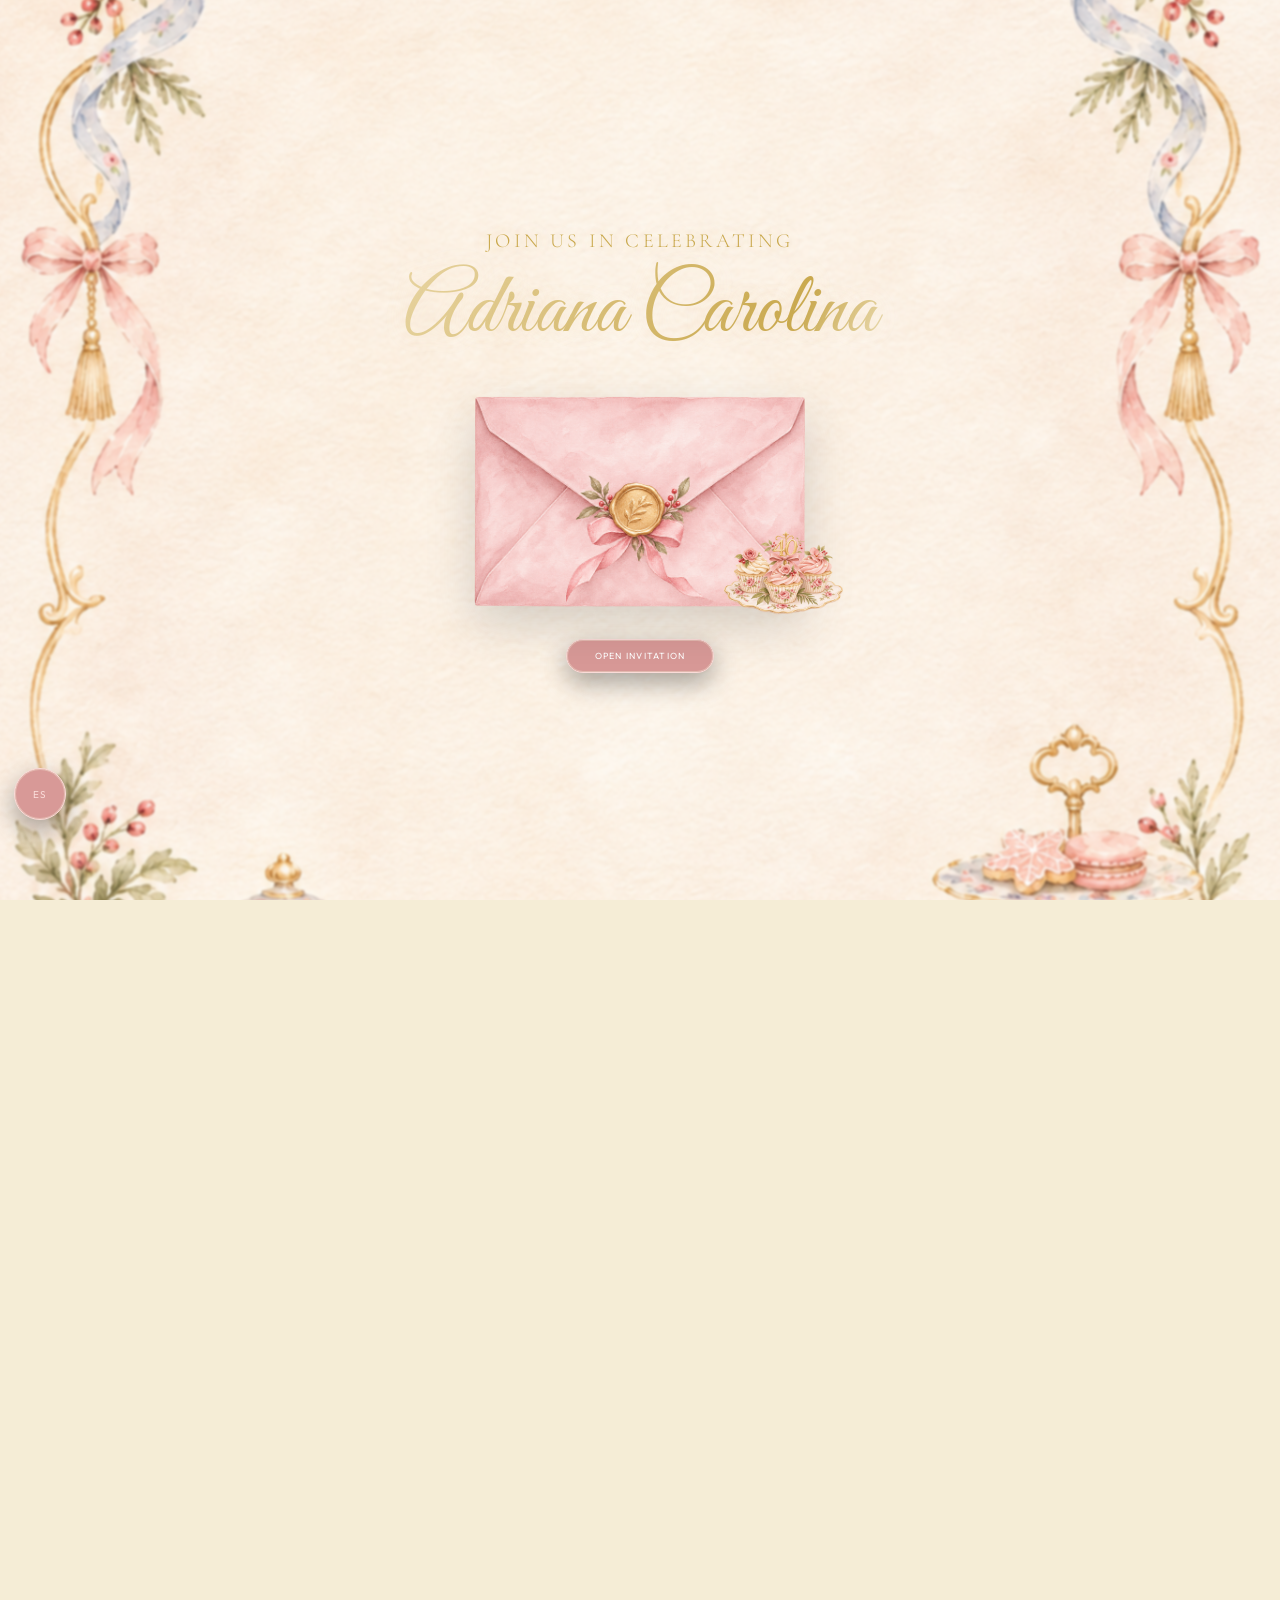
==== index.html @ 959516f4 "cambios" ====
<!DOCTYPE html>
<html lang="en">
<head>
    <meta charset="UTF-8">
    <meta name="viewport" content="width=device-width, initial-scale=1.0">
    <meta name="author" content="Two Design">
    <title>Adriana Carolina | 40 años</title>
  <meta name="description" content="Acompáñanos a celebrar los 40 años de Adriana Carolina el 19 de diciembre de 2026, de 11:00 AM a 2:00 PM, en Prince Tea House, Flushing, New York.">

  <!-- Open Graph (WhatsApp, Facebook) -->
  <meta property="og:title" content="Adriana Carolina | 40 años">
  <meta property="og:description" content="Celebremos juntos los 40 años de Adriana Carolina el 19 de diciembre de 2026 en Prince Tea House.">
  <meta property="og:url" content="https://adrianacarolina.thetwodesign.com">
  <meta property="og:type" content="website">

  <!-- Twitter/X -->
  <meta name="twitter:card" content="summary">
  <meta name="twitter:title" content="Adriana Carolina | 40 años">
  <meta name="twitter:description" content="Celebremos juntos los 40 años de Adriana Carolina el 19 de diciembre de 2026 en Prince Tea House.">

    <link rel="preconnect" href="https://fonts.googleapis.com">
    <link rel="preconnect" href="https://fonts.gstatic.com" crossorigin>
    <link href="https://fonts.googleapis.com/css2?family=Cormorant+Garamond:ital,wght@0,300;0,400;0,500;0,600;1,300;1,400&amp;family=Great+Vibes&amp;family=Outfit:wght@300;400;500;600&amp;display=swap" rel="stylesheet">
    <link rel="stylesheet" href="https://cdnjs.cloudflare.com/ajax/libs/font-awesome/6.5.2/css/all.min.css" crossorigin="anonymous" referrerpolicy="no-referrer">
    <script src="https://cdn.lordicon.com/lordicon.js"></script>
    <link rel="stylesheet" href="styles.css?v=20261002-3">
</head>
<body>
    <!-- PORTADA -->
    <section class="portada" id="portada">
        <div class="portada-contenido">
            <p class="portada-subtitulo" data-i18n="portada_kicker">Acompáñanos a celebrar a</p>
            <h1 class="portada-nombre-principal">Adriana Carolina</h1>
            <button type="button" class="portada-sobre-btn" id="portada-envelope-trigger" aria-label="Abrir invitación desde el sobre">
                <img src="images/ENVELOPE.png" alt="Sobre de invitación" class="portada-sobre-img">
                <img src="images/FH.png" alt="Decoración sobre la invitación" class="portada-fh-img">
            </button>
            <button class="portada-boton" id="btn-abrir" data-i18n="portada_boton">Abrir invitación</button>
        </div>
    </section>

    <!-- CONTENIDO -->
    <main class="invitacion" id="invitacion">
        
        <!-- Hero Invitado -->
        <section class="hero-invitado" id="hero-invitado">
            <div class="hero-invitado-fondo"></div>
            <div class="hero-invitado-contenido">
                <div class="scroll-hint" id="scroll-hint">
                    <span class="scroll-hint-text" data-i18n="scroll_hint">Desliza hacia abajo</span>
                </div>
            </div>
        </section>

        <section class="section names-editorial fade-in-element" id="names">
            <div class="names-grid">
                <div class="names-block">
                    <div class="name-lines">
                        <div>Adriana</div>
                        <div>Carolina</div>
                    </div>
                </div>

                <div class="date-vertical">
                        <span>19</span>
                        <span>12</span>
                        <span>26</span>
                </div>
            </div>

                    <p class="names-text" data-i18n="names_text">Veintisiete años de sueños, aprendizajes y momentos inolvidables. Quiero celebrar este nuevo capítulo rodeado de las personas que hacen mi vida más especial.</p>
            <div class="names-ti-wrap">
                <img src="images/TI.png" alt="Decoración de la invitación" class="names-ti-img">
                <div class="names-ti-info">
                    <p class="invitado-mensaje" data-i18n="invitado_mensaje">Qué alegría celebrar contigo</p>
                    <p class="invitado-nombre" id="nombre-invitado">Invitado Especial</p>
                    <p class="invitado-lugares" data-i18n-template="invitado_lugares">Guardamos un lugar para ti: <span id="numero-lugares">1 adulto</span><span id="texto-lugares"></span></p>
                </div>
            </div>
        </section>

        <section class="section section-separador" id="separador-f1" aria-label="Foto">
             <img src="images/F1.png" alt="Foto de Adriana" class="separador-foto-img" loading="lazy">
        </section>

        <!-- Sección Invitado -->
        <!-- Cuenta Regresiva -->
        <section class="section countdown-section" id="countdown">
            <div class="countdown-fondo"></div>
            <div class="section-inner">
                <h2 class="countdown-titulo" data-i18n="countdown_titulo_simple">¡Solo falta!</h2>
                <div class="countdown" id="countdown-timer">
                    <div class="countdown-item">
                        <span class="countdown-number" id="days">00</span>
                        <span class="countdown-label" data-i18n="countdown_dias">Días</span>
                    </div>
                    <div class="countdown-separator">·</div>
                    <div class="countdown-item">
                        <span class="countdown-number" id="hours">00</span>
                        <span class="countdown-label" data-i18n="countdown_horas">Horas</span>
                    </div>
                    <div class="countdown-separator">·</div>
                    <div class="countdown-item">
                        <span class="countdown-number" id="minutes">00</span>
                        <span class="countdown-label" data-i18n="countdown_min">Min</span>
                    </div>
                    <div class="countdown-separator">·</div>
                    <div class="countdown-item">
                        <span class="countdown-number" id="seconds">00</span>
                        <span class="countdown-label" data-i18n="countdown_seg">Seg</span>
                    </div>
                </div>
                <a href="https://calendar.google.com/calendar/render?action=TEMPLATE&amp;text=40th%20Birthday%20of%20Adriana%20Carolina&amp;dates=20261219T110000/20261219T140000&amp;ctz=America%2FNew_York&amp;details=Celebrating%20Adriana%20Carolina%27s%2040th%20birthday&amp;location=6-39%20Prince%20St%2C%20Flushing%2C%20NY%2011354" target="_blank" class="btn-calendar" data-i18n="btn_calendar">
                    Agregar al calendario
                </a>
            </div>
        </section>

        <section class="section bendiciones-section visible is-visible" id="bendiciones" style="--reveal-order: 3;">
            <div class="bendiciones-fondo"></div>
            <div class="bendiciones-tarjeta">
                <img src="images/FH.png" alt="Decoración de cumpleaños" class="bendiciones-fh-img">
                <div class="bendiciones-contenido">
                    <p class="bendiciones-texto" data-i18n="nuevo_texto">¡Adriana Carolina cumple 40! Celebremos cuatro décadas de recuerdos, amor, aprendizajes y bendiciones.</p>
                    <h2 class="bendiciones-nombre" data-i18n="nuevo_titulo">¡Brindemos por Adriana!</h2>
                </div>
            </div>
        </section>

        <section class="section section-separador" id="separador-fs2" aria-label="Foto" hidden>
             <img src="images/FS2.webp" alt="Foto de Tony" class="separador-foto-img" loading="lazy">
        </section>

        <!-- Agenda -->
        <section class="section agenda-section" id="agenda" hidden>
            <div class="agenda-panel">
                <h2 class="itinerary-title">
                    <span class="itinerary-inicial">I</span><span class="itinerary-resto">tinerario</span>
                </h2>

                <div class="agenda-itinerary">
                    <article class="itinerary-item">
                        <div class="itinerary-icon" aria-hidden="true"><lord-icon src="https://cdn.lordicon.com/ltzchyzq.json" trigger="loop" stroke="light" colors="primary:#B7C85A,secondary:#F5EDD6"></lord-icon></div>
                        <p class="itinerary-name" data-i18n="itinerary_item_1">Cócteles de bienvenida</p>
                        <p class="itinerary-time">4:00 PM - 4:30 PM</p>
                        <p class="itinerary-divider" aria-hidden="true">|</p>
                    </article>

                    <article class="itinerary-item">
                        <div class="itinerary-icon" aria-hidden="true"><lord-icon src="https://cdn.lordicon.com/yvgmrqny.json" trigger="loop" stroke="light" colors="primary:#B7C85A,secondary:#F5EDD6"></lord-icon></div>
                        <p class="itinerary-name" data-i18n="itinerary_item_2">Formalidades - Brindis de celebración</p>
                        <p class="itinerary-time">4:30 PM - 5:00 PM</p>
                        <p class="itinerary-divider" aria-hidden="true">|</p>
                    </article>

                    <article class="itinerary-item">
                        <div class="itinerary-icon" aria-hidden="true"><lord-icon src="https://cdn.lordicon.com/uxkdjajd.json" trigger="loop" stroke="light" colors="primary:#B7C85A,secondary:#F5EDD6"></lord-icon></div>
                        <p class="itinerary-name" data-i18n="itinerary_item_3">Servicio de cena</p>
                        <p class="itinerary-time">5:00 PM</p>
                        <p class="itinerary-divider" aria-hidden="true">|</p>
                    </article>

                    <article class="itinerary-item">
                        <div class="itinerary-icon" aria-hidden="true"><lord-icon src="https://cdn.lordicon.com/jjqwsavk.json" trigger="loop" stroke="light" colors="primary:#B7C85A,secondary:#F5EDD6"></lord-icon></div>
                        <p class="itinerary-name" data-i18n="itinerary_item_4">Baile</p>
                        <p class="itinerary-time">5:30 PM</p>
                        <p class="itinerary-divider" aria-hidden="true">|</p>
                    </article>

                    <article class="itinerary-item">
                        <div class="itinerary-icon" aria-hidden="true"><lord-icon src="https://cdn.lordicon.com/xvtustao.json" trigger="loop" stroke="light" colors="primary:#B7C85A,secondary:#F5EDD6"></lord-icon></div>
                        <p class="itinerary-name" data-i18n="itinerary_item_5">Corte del pastel</p>
                        <p class="itinerary-time">6:00 PM</p>
                        <p class="itinerary-divider" aria-hidden="true">|</p>
                    </article>

                    <article class="itinerary-item">
                        <div class="itinerary-icon" aria-hidden="true"><lord-icon src="https://cdn.lordicon.com/jjqwsavk.json" trigger="loop" stroke="light" colors="primary:#B7C85A,secondary:#F5EDD6"></lord-icon></div>
                        <p class="itinerary-name" data-i18n="itinerary_item_6">Baile</p>
                        <p class="itinerary-time">6:15 PM - 8:00 PM</p>
                        <p class="itinerary-divider" aria-hidden="true">|</p>
                    </article>

                    <article class="itinerary-item">
                        <div class="itinerary-icon" aria-hidden="true"><lord-icon src="https://cdn.lordicon.com/jbbaiwhg.json" trigger="loop" stroke="light" colors="primary:#B7C85A,secondary:#F5EDD6"></lord-icon></div>
                        <p class="itinerary-name">Despedida</p>
                        <p class="itinerary-time">8:00 PM</p>
                    </article>
                </div>
            </div>
        </section>

        <section class="section section-separador" id="separador-itinerario" aria-label="Separador visual">
                    <img src="images/F1.png" alt="Separador visual" class="separador-foto-img" loading="lazy">
        </section>

        <!-- Recepción -->
        <section class="section events-section" id="events">
            <div class="events-fondo"></div>
            <div class="events-container">
                <div class="events-script-shield" hidden></div>
                <div class="event-card" hidden>
                    <div class="event-icon zoom-in-element">
                        <img src="images/VENUE.png" alt="Lugar de bendición" class="event-photo-icon">
                    </div>
                    <h3 class="event-titulo" data-i18n="evento1_titulo">
                        <span class="event-inicial">B</span><span class="event-resto">endición del Negocio</span>
                    </h3>
                    <p class="event-time">1:00 PM</p>
                     <p class="event-lugar" data-i18n="evento1_lugar">Prince Tea House</p>
                     <p class="event-direccion">6-39 Prince St, Flushing, NY 11354</p>
                     <p class="event-note" data-i18n="event_note">Prince Tea House está en el corazón de Flushing. Te recomendamos llegar con unos minutos de anticipación para disfrutar plenamente de esta experiencia de té.</p>
                     <a href="https://maps.app.goo.gl/6adknmzC7To8mFQY8" target="_blank" class="btn-location" data-i18n="btn_location">Ver ubicación</a>
                </div>

                <div class="event-card">
                    <div class="event-icon zoom-in-element">
                        <img src="images/venue.png" alt="Lugar de celebración" class="event-photo-icon">
                    </div>
                    <h3 class="event-titulo" data-i18n="evento2_titulo">
                        <span class="event-inicial">R</span><span class="event-resto">ecepción</span>
                    </h3>
                         <p class="event-time">11:00 AM - 2:00 PM</p>
                         <p class="event-lugar">Prince Tea House</p>
                         <p class="event-direccion">6-39 Prince St, Flushing, NY 11354</p>
                         <p class="event-note" data-i18n="event_note">Prince Tea House está en el corazón de Flushing. Te recomendamos llegar con unos minutos de anticipación para disfrutar plenamente de esta experiencia de té.</p>
                         <a href="https://maps.app.goo.gl/6adknmzC7To8mFQY8" target="_blank" class="btn-location" data-i18n="btn_location">Ver ubicación</a>
                </div>
            </div>
        </section>

        <!-- Código de vestimenta -->
        <section class="section dresscode-section" id="dresscode">
            <div class="dresscode-fondo"></div>
            <div class="section-inner dresscode-inner">
                <img src="images/FV.png" alt="Decoración de la invitación" class="dresscode-fv-img">
                <div class="dresscode-gifts-block" id="dresscode-block">
                    <h2 class="dresscode-title" data-i18n="dresscode_title">Código de vestimenta</h2>

                     <p class="dresscode-text" data-i18n="dresscode_text">Celebremos el encanto de un High Tea: mujeres, vestidos elegantes acompañados de un hermoso adorno en el cabello; hombres, atuendos formales y refinados.</p>
                     <a class="dresscode-collage" href="https://www.pinterest.com/search/pins/?q=high%20tea%20party%20outfits%20fascinator%20formal&amp;rs=typed" target="_blank" rel="noopener noreferrer" aria-label="Ver ideas de vestuario en Pinterest">
                         <img src="images/DRESSCODE.png?v=20260928-1" alt="Idea de vestuario 1">
                         <img src="images/DC2.png" alt="Idea de vestuario 2">
                         <img src="images/DC3.png" alt="Idea de vestuario 3">
                     </a>
                     <a href="https://www.pinterest.com/search/pins/?q=high%20tea%20party%20outfits%20fascinator%20formal%20men" target="_blank" rel="noopener noreferrer" class="btn-dresscode" data-i18n="btn_dresscode">Ideas de Vestuario</a>
                </div>

                <div class="dresscode-gifts-block" id="gifts">
                    <div class="itinerary-icon gift-image-icon" aria-hidden="true"><img src="images/GIFT.png" alt="Regalo"></div>
                    <h2 class="gifts-title" data-i18n="gifts_title">
                        <span class="gifts-title-inicial">R</span><span class="gifts-title-resto">egalo</span>
                    </h2>

                 <p class="gifts-text" data-i18n="gifts_text">Tu presencia es el regalo más hermoso. Si deseas acompañar este nuevo capítulo con un detalle, celebraremos con cariño la tradición de la lluvia de sobres, recibida con enorme gratitud y bendiciones.</p>
                </div>
            </div>
        </section>

        <section class="section section-separador" id="separador-regalos" aria-label="Separador visual">
                    <img src="images/FS2.webp" alt="Separador visual" class="separador-foto-img" loading="lazy">
        </section>

        <section class="section section-separador" id="separador-fs4" aria-label="Foto" hidden>
             <img src="images/FS4.webp" alt="Foto de Tony" class="separador-foto-img" loading="lazy">
        </section>

        <section class="section album-section events-section" id="album">
            <div class="events-fondo"></div>
            <div class="section-inner album-inner">
                <h2 class="album-title" data-i18n="album_title">
                    <span class="album-title-inicial">Á</span><span class="album-title-resto">lbum</span>
                    <span class="album-title-space"></span>
                    <span class="album-title-inicial">D</span><span class="album-title-resto">igital</span>
                </h2>
                <p class="album-text" data-i18n="album_text">Revive cada momento especial, sube tus fotos y comparte los recuerdos de este gran día.</p>
                <div class="album-qr">
                     <img src="https://api.qrserver.com/v1/create-qr-code/?size=500x500&amp;margin=10&amp;data=https%3A%2F%2Fdrive.google.com%2Fdrive%2Ffolders%2F1LJJh1-UusbYD2blr6sKQbbAgheW8gIaP%3Fusp%3Ddrive_link" alt="QR Álbum Digital" class="album-qr-img">
                    <p class="album-qr-label" data-i18n="album_qr_label">Escanea para abrir</p>
                     <a href="https://drive.google.com/drive/folders/1LJJh1-UusbYD2blr6sKQbbAgheW8gIaP?usp=drive_link" target="_blank" class="btn-album" data-i18n="btn_album">Subir fotos</a>
                </div>
                <div class="playlist-media-wrap">
                    <article class="playlist-block">
                        <h2 class="playlist-title" data-i18n="playlist_title">
                            <span class="playlist-title-inicial">P</span><span class="playlist-title-resto">laylist</span>
                        </h2>
                        <p class="playlist-text" data-i18n="playlist_text">Ayúdame a crear la playlist perfecta para esta noche. Agrega esa canción que no puede faltar.</p>
                        <a href="https://open.spotify.com/playlist/4reRFXv1mhng2HnVl8qpud?si=587c357bae704218&amp;pt=7aadaea813c9d381eed33a91cbb02135" target="_blank" class="btn-playlist" data-i18n="btn_playlist">Agregar canción</a>
                    </article>
                </div>
            </div>
        </section>

        <section class="section section-separador" id="separador-wishes" aria-label="Separador visual">
                    <img src="images/FS3.webp" alt="Separador visual" class="separador-foto-img" loading="lazy">
        </section>

        <!-- Buenos Deseos -->
        <section class="section wishes-section" id="wishes-section">
            <div class="wishes-fondo"></div>
            <div class="section-inner wishes-inner">
                <div class="wishes-icon zoom-in-element" hidden>
                    <lord-icon src="https://cdn.lordicon.com/okgbpdra.json" trigger="loop" stroke="light" colors="primary:#6B7228,secondary:#F5EDD6"></lord-icon>
                </div>

                <h2 class="wishes-title" data-i18n="wishes_title">
                    <span class="wishes-title-inicial">B</span><span class="wishes-title-resto">uenos</span>
                    <span class="wishes-title-space"></span>
                    <span class="wishes-title-inicial">D</span><span class="wishes-title-resto">eseos</span>
                </h2>

                <p class="wishes-text" data-i18n="wishes_text">Déjale a Adriana un mensaje bonito para recordar siempre esta celebración.</p>

                <div class="wishes-actions">
                    <div class="wishes-buttons">
                        <button type="button" class="btn-wish-toggle" onclick="toggleWishForm()" data-i18n="btn_wish_open">Déjame tu deseo</button>
                        <button type="button" class="btn-wish-toggle" onclick="toggleWishes()" data-i18n="btn_wish_read">Leer buenos deseos</button>
                    </div>

                    <div id="wish-form-panel" class="wish-panel hidden">
                        <form id="wish-form" class="wish-form" onsubmit="return submitWish(event)">
                            <div class="wish-field">
                                <label for="wish-name" data-i18n="wish_label_nombre">Nombre</label>
                                <input type="text" id="wish-name" name="name" placeholder="Tu nombre" data-i18n-placeholder="wish_placeholder_nombre" required>
                            </div>
                            <div class="wish-field">
                                <label for="wish-message" data-i18n="wish_label_deseo">Deseo</label>
                                <textarea id="wish-message" name="message" placeholder="Escribe tu mensaje" data-i18n-placeholder="wish_placeholder_deseo" rows="5" required></textarea>
                            </div>
                            <button type="submit" class="btn-wish-submit" data-i18n="btn_wish_submit">Enviar deseo</button>
                            <p id="wish-status" class="wish-status" aria-live="polite"></p>
                        </form>
                    </div>

                    <div id="wishes" class="wishes-list hidden">
                        <p class="wishes-empty">Aún no hay deseos. Sé el primero en dejarme uno.</p>
                    </div>
                </div>
                <img src="images/FH.png" alt="Decoración de la invitación" class="wishes-rsvp-fv-img">
            </div>
        <!-- Confirmación de Asistencia -->
            <div class="section-inner rsvp-inner">
                <div class="rsvp-panel">
                    <!--
                    <div class="rsvp-icon zoom-in-element">
                        <lord-icon src="https://cdn.lordicon.com/unkasvor.json" trigger="loop" stroke="light" colors="primary:#C9A84C,secondary:#E8D5A3"></lord-icon>
                    </div>
                    -->

                    <h2 class="rsvp-title" data-i18n="rsvp_title">
                        <span class="rsvp-title-palabra">
                            <span class="rsvp-title-inicial">C</span><span class="rsvp-title-resto">onfirmar</span>
                        </span>
                        <span class="rsvp-title-space"></span>
                        <span class="rsvp-title-palabra">
                            <span class="rsvp-title-inicial">A</span><span class="rsvp-title-resto">sistencia</span>
                        </span>
                    </h2>

                    <p class="rsvp-intro" data-i18n="rsvp_intro">Será maravilloso compartir contigo esta celebración tan especial. Por favor, confirma tu asistencia lo antes posible.</p>

                    <form id="rsvp-form" class="rsvp-form" novalidate>
                        <div class="form-group">
                            <label for="rsvp-name">Nombre del invitado</label>
                            <input type="text" id="rsvp-name" name="name" value="Nombre del Invitado" readonly>
                        </div>

                        <div class="form-group">
                            <p class="rsvp-label" data-i18n="rsvp_label_asistencia">Asistirás</p>
                            <div class="rsvp-response-group">
                                <label class="rsvp-radio-option" for="rsvp-response-yes">
                                    <input type="radio" id="rsvp-response-yes" name="attendance" value="yes">
                                    <span data-i18n="rsvp_si">Sí, con mucho gusto</span>
                                </label>
                                <label class="rsvp-radio-option" for="rsvp-response-no">
                                    <input type="radio" id="rsvp-response-no" name="attendance" value="no">
                                    <span data-i18n="rsvp_no">No, lamentablemente no podré</span>
                                </label>
                            </div>
                        </div>

                        <div class="form-group" id="guest-count-wrapper" style="display: none;">
                            <label for="guest-count" data-i18n="rsvp_label_pases">Passes</label>
                            <select id="guest-count" name="guests">
                                <option value="1">1 adulto</option>
                                <option value="2">2 adultos</option>
                                <option value="3">3 adultos</option>
                                <option value="4">4 adultos</option>
                                <option value="5">5 adultos</option>
                                <option value="6">6 adultos</option>
                            </select>
                        </div>

                        <button type="submit" class="btn-rsvp" id="rsvp-submit" data-i18n="btn_rsvp">Confirmar asistencia</button>
                    </form>

                    <div id="rsvp-success" class="rsvp-success rsvp-final-container" style="display: none;">
                        <p id="rsvp-final-message">Gracias por confirmar tu asistencia. Este mensaje quedará visible de forma permanente.</p>
                    </div>
                </div>
            </div>
        </section>

         <section class="section section-separador section-separador-rotativo" id="separador-rotativo" aria-label="Separador visual rotativo" data-rotativo-images="images/F1.png,images/FS2.webp,images/FS3.webp,images/FS4.webp" data-rotativo-positions="50% center,50% center,50% center,50% center">
             <img src="images/F1.png" alt="Separador visual" class="separador-foto-img" loading="lazy">
        </section>

        <section class="section section-separador" id="separador-fs3" aria-label="Foto" hidden>
             <img src="images/FS3.webp" alt="Foto de Tony" class="separador-foto-img" loading="lazy">
        </section>

        <section id="frase-final" class="section final-cierre-section">
            <div class="final-cierre-fondo"></div>
            <div class="section-inner final-cierre-inner">
                <article class="frase-card">
                <p class="frase-texto" data-i18n="frase_final">Forty years of beautiful memories, countless blessings, and a heart full of gratitude.</p>
                </article>
            </div>
        </section>

        <div class="trayectoria-lightbox" id="trayectoria-lightbox" aria-hidden="true">
            <button type="button" class="trayectoria-lightbox-close" id="trayectoria-lightbox-close" aria-label="Cerrar">&times;</button>
            <button type="button" class="trayectoria-lightbox-nav prev" id="trayectoria-prev" aria-label="Foto anterior">&#10094;</button>
            <img id="trayectoria-lightbox-img" src="" alt="Foto ampliada de Mi Trayectoria">
            <button type="button" class="trayectoria-lightbox-nav next" id="trayectoria-next" aria-label="Foto siguiente">&#10095;</button>
        </div>

        <footer id="footer" class="footer">
            <div id="social-icons">
                <a href="https://wa.me/50236011737" target="_blank" rel="noopener noreferrer" aria-label="WhatsApp">
                    <i class="fab fa-whatsapp"></i>
                </a>
                <a href="https://www.facebook.com/thetwodesign" target="_blank" rel="noopener noreferrer" aria-label="Facebook">
                    <i class="fab fa-facebook"></i>
                </a>
                <a href="https://www.instagram.com/thetwodesign" target="_blank" rel="noopener noreferrer" aria-label="Instagram">
                    <i class="fab fa-instagram"></i>
                </a>
            </div>

            <div class="footer-logo">
                <img id="footer-logo" alt="Logo de la empresa" src="images/logo.png">
            </div>
        </footer>
    </main>

    <div class="music-fab" id="music-fab" aria-live="polite">
        <audio id="musica-audio" loop>
            <source src="audio/cancion.mp3" type="audio/mpeg">
        </audio>
        <button id="musica-btn" class="music-fab-btn" type="button" aria-label="Pausar música" aria-pressed="true">
            <i class="fa-solid fa-volume-high music-fab-icon-on" aria-hidden="true"></i>
            <i class="fa-solid fa-volume-xmark music-fab-icon-off" aria-hidden="true"></i>
        </button>
    </div>

    <script src="config.js"></script>
    <script src="guest-seeds.js?v=20260925-2"></script>
    <script src="script.js?v=20261002-3"></script>
    <script type="module" src="database.js?v=20260925-3"></script>
</body>
</html>
---- styles.css ----
:root {
    --bg: #000000;
    --ink: #0D0D0D;
    --rose: #C9A84C;
    --light: #E8D5A3;
    --rose-dark: #C9A84C;
    --rose-deep: #0a0a0a;
    --gold-1: #E8D5A3;
    --gold-2: #E8D5A3;
    --gold-3: #C9A84C;
    --line: rgba(13, 40, 64, 0.18);
    --card: rgba(255, 255, 255, 0.75);
    --white: #ffffff;
    --title-rose-gradient: linear-gradient(120deg, #C9A84C 0%, #E8D5A3 25%, #C9A84C 50%, #E8D5A3 75%, #C9A84C 100%);
    --cursive: "Great Vibes", cursive;
    --title: "Cormorant Garamond", serif;
    --text: "Outfit", sans-serif;
    --sans: "Outfit", sans-serif;
    --section-space: clamp(52px, 8.5vh, 90px);
    --section-space-mobile: clamp(40px, 7vh, 40px);
    --title-size: clamp(2.3rem, 8vw, 3.3rem);
    --body-size: clamp(1.05rem, 2.2vw, 1.18rem);
}

/* Global rose-gold titles (countdown excluded) */
.invitado-nombre,
.dresscode-title,
.moodboard-subtitulo,
.gifts-title,
.media-share-title,
.rsvp-title,
.frase-texto,
.playlist-title {
    font-family: var(--cursive) !important;
    background: var(--title-rose-gradient) !important;
    background-size: 200% auto;
    -webkit-background-clip: text !important;
    background-clip: text !important;
    color: transparent !important;
    -webkit-text-fill-color: transparent !important;
    animation: none !important;
    text-shadow: 0 1px 2px rgba(0, 0, 0, 0.08);
}

.itinerary-title, .event-titulo, .trayectoria-title, .wishes-title {
   font-family: var(--cursive) !important;
    background-size: 200% auto;
    -webkit-background-clip: text !important;
    background-clip: text !important;
    color: transparent !important;
    -webkit-text-fill-color: transparent !important;
    animation: none !important;
}

.event-inicial,
.event-resto,
.itinerary-inicial,
.itinerary-resto,
.gifts-title-inicial,
.gifts-title-resto,
.playlist-title-inicial,
.playlist-title-resto,
.dresscode-title-inicial,
.dresscode-title-resto,
.media-share-inicial,
.media-share-resto,
.wishes-title-inicial,
.wishes-title-resto,
.rsvp-title-inicial,
.rsvp-title-resto,
.frase-texto span {
    background: none !important;
    -webkit-background-clip: initial !important;
    background-clip: initial !important;
    color: inherit !important;
    -webkit-text-fill-color: inherit !important;
    animation: none !important;
}

*,
*::before,
*::after {
    box-sizing: border-box;
}

html,
body {
    margin: 0;
    padding: 0;
    overflow-x: hidden;
    overflow-y: auto;
    overscroll-behavior-y: auto;
    scroll-behavior: auto;
}

body {
    background-color: #F5EDD6;
    background-image: none;
    color: var(--ink);
    font-family: var(--text);
    touch-action: pan-y;
    -webkit-overflow-scrolling: touch;
}

@media (max-width: 700px) {
    html.js-anim .section,
    html.js-anim .separator,
    html.js-anim .footer,
    html.js-anim .fade-in-element {
        transition-duration: .45s !important;
    }

    html.js-anim .section.visible h2,
    html.js-anim .section.visible h3,
    html.js-anim .section.visible p,
    html.js-anim .section.visible label,
    html.js-anim .section.visible .itinerary-item,
    html.js-anim .section.visible .wishes-actions,
    html.js-anim .section.visible .rsvp-form,
    html.js-anim .section.visible .rsvp-panel,
    html.js-anim .section.visible .dresscode-gifts-block,
    html.js-anim .section.visible .invitado-tarjeta,
    html.js-anim .section.visible .bendiciones-tarjeta {
        animation-duration: .45s !important;
    }
}

img {
    max-width: 100%;
    display: block;
}

a {
    text-decoration: none;
    color: inherit;
}

.hidden {
    display: none !important;
}

@keyframes foilShine {
    0% {
        background-position: 0% center;
    }
    100% {
        background-position: 200% center;
    }
}

.gold-gradient {
    background: linear-gradient(120deg, #E8D5A3 0%, #E8D5A3 35%, #C9A84C 60%, #E8D5A3 100%);
    background-size: 200% auto;
    -webkit-background-clip: text;
    color: transparent;
    animation: foilShine 10s cubic-bezier(.4, 0, .2, 1) infinite alternate;
}

.rose-gradient {
    background: linear-gradient(120deg, #C9A84C 0%, #E8D5A3 25%, #C9A84C 50%, #E8D5A3 75%, #C9A84C 100%);
    background-size: 200% auto;
    -webkit-background-clip: text;
    color: transparent;
    animation: foilShine 10s cubic-bezier(.4, 0, .2, 1) infinite alternate;
}

/* Portada */
.portada {
    position: fixed;
    inset: 0;
    z-index: 100;
    background: url("images/FT1.png") center / cover no-repeat;
    display: flex;
    align-items: center;
    justify-content: center;
    text-align: center;
    transition: opacity .7s ease, transform .7s ease;
    overflow: hidden;
}

.portada::before {
    content: "";
    position: absolute;
    inset: -4px;
    z-index: 0;
    background: inherit;
    filter: blur(0.8px);
    transform: scale(1.01);
}

.portada.abrir {
    opacity: 0;
    transform: scale(1.02);
    pointer-events: none;
    z-index: -1;
}

.portada-contenido {
    position: relative;
    z-index: 2;
    width: min(520px, 100%);
    display: flex;
    flex-direction: column;
    align-items: center;
}

.portada-subtitulo {
    margin: 2px 0 0;
    font-family: var(--title);
    font-size: clamp(1rem, 4.2vw, 1.25rem);
    letter-spacing: .08em;
    text-transform: uppercase;
}

.hero-invitado .ampersand,
.historia-resto,
.countdown-resto,
.event-resto,
.itinerary-resto,
.gifts-title-resto,
.playlist-title-resto,
.dresscode-title-resto,
.media-share-resto,
.wishes-title-resto,
.rsvp-title-resto {
    color: var(--rose-dark);
}

.portada-nombre-principal {
    margin: 8px 0 16px;
    line-height: .95;
    text-align: center;
    font-family: var(--cursive);
    font-weight: 500;
    font-size: clamp(3.2rem, 14vw, 5.4rem);
    background: linear-gradient(120deg, #C9A84C 0%, #E8D5A3 25%, #C9A84C 50%, #E8D5A3 75%, #C9A84C 100%);
    background-size: 200% auto;
    -webkit-background-clip: text;
    color: transparent;
    animation: foilShine 10s cubic-bezier(.4, 0, .2, 1) infinite alternate;
    text-shadow: 0 1px 2px rgba(0, 0, 0, 0.08);
    padding: 5px;
}

.portada-nombre-secundario {
    margin: -10px 0 16px;
    font-family: var(--title);
    font-size: clamp(1.15rem, 5vw, 1.8rem);
    letter-spacing: .22em;
    text-transform: uppercase;
    color: var(--white);
    text-shadow: 0 3px 14px rgba(13, 13, 13, 0.34);
}

.portada-sobre-btn {
    position: relative;
    margin: 2px 0 16px;
    padding: 0;
    border: 0;
    background: transparent;
    cursor: pointer;
}

.portada-sobre-img {
    position: relative;
    z-index: 1;
    width: min(360px, 84vw);
    height: auto;
    object-fit: contain;
    filter: drop-shadow(0 18px 24px rgba(0, 0, 0, 0.16));
    transition: transform .3s ease, filter .3s ease;
}

.portada-fh-img {
    position: absolute;
    z-index: 2;
    top: 80%;
    left: 90%;
    width: 35%;
    transform: translate(-50%, -50%);
    pointer-events: none;
}

.portada-sobre-btn:hover .portada-sobre-img,
.portada-sobre-btn:focus-visible .portada-sobre-img {
    transform: translateY(-6px) scale(1.03);
    filter: drop-shadow(0 26px 34px rgba(0, 0, 0, 0.22));
}

.portada-sobre-btn:focus-visible {
    outline: 2px solid rgba(147, 82, 94, 0.45);
    outline-offset: 10px;
}

.portada-boton {
    margin-top: 2px;
    min-width: 210px;
}

.portada-subtitulo,
.invitado-nombre,
.historia-inicial,
.countdown-inicial,
.event-inicial,
.itinerary-inicial,
.gifts-title-inicial,
.playlist-title-inicial,
.dresscode-title-inicial,
.media-share-inicial,
.wishes-title-inicial,
.rsvp-title-inicial {
    background: linear-gradient(120deg, #E8D5A3 0%, #E8D5A3 35%, #C9A84C 60%, #E8D5A3 100%);
    background-size: 200% auto;
    -webkit-background-clip: text;
    color: transparent;
    animation: foilShine 10s cubic-bezier(.4, 0, .2, 1) infinite alternate;
}

.portada-boton,
.btn-calendar,
.btn-location,
.btn-gift,
.btn-playlist,
.btn-dresscode,
.btn-media-share,
.btn-rsvp,
.btn-wish-toggle,
.btn-wish-submit {
    display: inline-flex;
    align-items: center;
    justify-content: center;
    gap: 7px;
    min-width: 148px;
    min-height: 34px;
    border: 1px solid rgba(220, 228, 236, 0.9);
    border-radius: 999px;
    background: linear-gradient(180deg, rgba(255, 255, 255, 0.98), rgba(252, 253, 255, 0.95));
    color: #2f3a46;
    font-family: var(--title);
    font-weight: 600;
    letter-spacing: .11em;
    text-transform: uppercase;
    font-size: .56rem;
    line-height: 1;
    padding: 8px 14px;
    cursor: pointer;
    position: relative;
    overflow: hidden;
    isolation: isolate;
    box-shadow: 0 6px 14px rgba(16, 24, 32, 0.08), inset 0 1px 0 rgba(255, 255, 255, 0.96);
    transition: transform .25s cubic-bezier(0.22, 1, 0.36, 1), box-shadow .25s cubic-bezier(0.22, 1, 0.36, 1), border-color .25s ease, color .25s ease;
}

.portada-boton::before,
.btn-calendar::before,
.btn-location::before,
.btn-gift::before,
.btn-playlist::before,
.btn-dresscode::before,
.btn-media-share::before,
.btn-rsvp::before,
.btn-wish-toggle::before,
.btn-wish-submit::before {
    content: "";
    position: absolute;
    inset: 0;
    z-index: -1;
    border-radius: inherit;
    background: linear-gradient(115deg, rgba(255, 255, 255, 0.2) 10%, rgba(240, 245, 250, 0.38) 50%, rgba(222, 231, 238, 0.56) 100%);
    transform: translateX(-105%);
    opacity: .72;
    transition: transform .45s cubic-bezier(0.22, 1, 0.36, 1), opacity .45s ease;
}

.portada-boton:hover,
.btn-calendar:hover,
.btn-location:hover,
.btn-gift:hover,
.btn-playlist:hover,
.btn-dresscode:hover,
.btn-media-share:hover,
.btn-rsvp:hover,
.btn-wish-toggle:hover,
.btn-wish-submit:hover {
    transform: translateY(-1px);
    border-color: rgba(198, 210, 222, 0.98);
    box-shadow: 0 10px 20px rgba(16, 24, 32, 0.11), inset 0 1px 0 rgba(255, 255, 255, 0.97);
    color: #252f3a;
}

.portada-boton:hover::before,
.btn-calendar:hover::before,
.btn-location:hover::before,
.btn-gift:hover::before,
.btn-playlist:hover::before,
.btn-dresscode:hover::before,
.btn-media-share:hover::before,
.btn-rsvp:hover::before,
.btn-wish-toggle:hover::before,
.btn-wish-submit:hover::before {
    transform: translateX(0);
    opacity: .92;
}

.portada-boton:focus-visible,
.btn-calendar:focus-visible,
.btn-location:focus-visible,
.btn-gift:focus-visible,
.btn-playlist:focus-visible,
.btn-dresscode:focus-visible,
.btn-media-share:focus-visible,
.btn-rsvp:focus-visible,
.btn-wish-toggle:focus-visible,
.btn-wish-submit:focus-visible {
    outline: 1.5px solid rgba(214, 224, 234, 0.95);
    outline-offset: 2px;
    border-color: rgba(198, 210, 222, 0.98);
}

.portada-boton:active,
.btn-calendar:active,
.btn-location:active,
.btn-gift:active,
.btn-playlist:active,
.btn-dresscode:active,
.btn-media-share:active,
.btn-rsvp:active,
.btn-wish-toggle:active,
.btn-wish-submit:active,
.music-btn:active,
.rsvp-popup-close:active,
.music-fab-btn:active {
    transform: scale(0.97);
}

.invitacion {
    position: relative;
    opacity: 0;
    transition: opacity .6s ease;
}

.invitacion.revelar {
    opacity: 1;
}

/* Hero */
.hero-invitado {
    position: relative;
    min-height: 100vh;
    min-height: 100dvh;
    display: flex;
    justify-content: center;
    z-index: 1;
}

.hero-invitado::after {
    content: "";
    position: absolute;
    left: 0;
    right: 0;
    bottom: -1px;
    height: clamp(120px, 20vh, 220px);
    background: none;
    pointer-events: none;
    z-index: 2;
}

.hero-invitado-fondo {
    position: absolute;
    inset: 0;
    background: url("images/FINI.jpeg") 62% center/cover no-repeat;
    transform: scale(1.012);
    transform-origin: center;
}

.hero-invitado-overlay {
    position: absolute;
    inset: 5px 0 0 0;
    background: linear-gradient(to bottom, rgba(26, 12, 19, 0.32), rgba(26, 12, 19, 0.05) 58%, rgba(255, 248, 250, 0.18));
}

.hero-invitado-contenido {
    position: relative;
    z-index: 2;
    text-align: center;
    width: min(620px, 100%);
    min-height: 100vh;
    min-height: 100dvh;
    padding: 24px 16px 18px;
    display: flex;
    flex-direction: column;
    align-items: center;
    justify-content: space-between;
}

.hero-meta-hidden {
    display: none;
}

.hero-invitado-nombres {
    margin: 0;
    display: flex;
    align-items: baseline;
    justify-content: center;
    gap: 10px;
    font-size: clamp(2rem, 8vw, 4rem);
}

.hero-invitado-nombres .nombre {
    display: inline-flex;
    align-items: baseline;
    font-family: var(--cursive);
    line-height: 1;
}

.hero-invitado-nombres .inicial,
.hero-invitado-nombres .resto,
.event-titulo,
.historia-titulo,
.countdown-titulo,
.gifts-title,
.playlist-title,
.dresscode-title,
.media-share-title,
.wishes-title,
.rsvp-title,
.album-title,
.frase-texto {
    background: linear-gradient(120deg, #C9A84C 0%, #E8D5A3 25%, #C9A84C 50%, #E8D5A3 75%, #C9A84C 100%);
    background-size: 200% auto;
    -webkit-background-clip: text;
    color: transparent;
    animation: foilShine 10s cubic-bezier(.4, 0, .2, 1) infinite alternate;
}

.hero-invitado-fecha {
    margin-top: 18px;
    letter-spacing: .32em;
    font-family: var(--title);
    font-size: .9rem;
    color: var(--white);
}

/* Names editorial */
.names-editorial {
    padding: 44px 18px;
    text-align: center;
    position: relative;
    z-index: 5;
    overflow: hidden;
}

.names-editorial::before {
    content: "";
    position: absolute;
    inset: -4px;
    background: url("images/FNEGRO.png") center/cover no-repeat;
    transform: scale(1.01);
    z-index: -1;
}

html.js-anim .names-editorial.fade-in-element,
html.js-anim .names-editorial.fade-in-element.visible,
html.js-anim .names-editorial.fade-in-element.is-visible {
    opacity: 1;
    transform: none;
    transition: none;
}

#names,
#names * {
    animation: none !important;
    transform: none !important;
}

#names {
    background-attachment: scroll;
}

#names > * {
    position: relative;
}

.names-grid {
    display: flex;
    align-items: center;
    justify-content: center;
    gap: 18px;
    max-width: 720px;
    margin: 0 auto;
    margin-top: 150px;
}

.name-lines {
    font-size: 50px;
    line-height: 1.3;
    display: flex;
    flex-direction: column;
    align-items: center;
    justify-content: center;
    text-align: center;
    font-family: var(--cursive);
    background: linear-gradient(120deg, #C9A84C 0%, #E8D5A3 25%, #C9A84C 50%, #E8D5A3 75%, #C9A84C 100%);
    background-size: 200% auto;
    -webkit-background-clip: text;
    color: transparent;
    animation: foilShine 10s cubic-bezier(.4, 0, .2, 1) infinite alternate;
    text-shadow: 0 1px 2px rgba(0, 0, 0, 0.1);
}

.date-vertical {
    border-left: 1px solid var(--line);
    padding-left: 16px;
    display: flex;
    flex-direction: column;
    gap: 8px;
    letter-spacing: .12em;
    font-weight: 600;
    font-size: 50px;
    font-family: var(--text);
    font-style: italic;
    background: linear-gradient(120deg, #E8D5A3 0%, #E8D5A3 35%, #C9A84C 60%, #E8D5A3 100%);
    background-size: 200% auto;
    -webkit-background-clip: text;
    color: transparent;
    animation: foilShine 10s cubic-bezier(.4, 0, .2, 1) infinite alternate;
    text-shadow: 0 1px 2px rgba(0, 0, 0, 0.1);
}

.music-text {
    margin: 30px 0 0;
    font-size: 25px;
    color: var(--rose-dark);
    font-family: var(--cursive);
}

.music-btn {
    margin-top: 10px;
    width: 52px;
    height: 52px;
    border-radius: 50%;
    border: 1px solid var(--line);
    background: transparent;
    cursor: pointer;
    font-size: 16px;
    color: var(--rose-dark);
    transition: transform .2s ease, box-shadow .2s ease, background-color .2s ease, color .2s ease;
}

.music-btn:hover {
    transform: translateY(-2px);
    background: rgba(255, 255, 255, 0.95);
    box-shadow: 0 10px 24px rgba(31, 17, 21, 0.16);
}

.music-btn.is-playing {
    background: var(--rose-dark);
    color: #fff;
}

.names-text {
    max-width: 560px;
    margin: 18px auto 18px;
    font-size: 20px;
    color: var(--light);
    font-family: var(--text);
    line-height: 1.45;
}

.mono {
    display: flex;
    justify-content: center;
    align-items: center;
}

.mono-img {
    width: 120px;
    max-width: 40vw;
    height: auto;
    object-fit: contain;
}

.mono.hero-mono {
    margin-top: 0;
}

.hero-mono-img {
    width: 100px;
    filter: drop-shadow(0 5px 15px rgba(0, 0, 0, .1));
}

.quote-names {
    font-size: 40px;
    margin-top: 30px;
    display: flex;
    flex-direction: column;
    align-items: center;
    justify-content: center;
    font-family: var(--cursive);
    background: linear-gradient(120deg, #E8D5A3 0%, #E8D5A3 35%, #C9A84C 60%, #E8D5A3 100%);
    background-size: 200% auto;
    -webkit-background-clip: text;
    color: transparent;
    animation: foilShine 10s cubic-bezier(.4, 0, .2, 1) infinite alternate;
    text-shadow: 0 1px 2px rgba(0, 0, 0, 0.1);
}

/* Base sections */
.section {
    position: relative;
    padding: var(--section-space) 18px;
    text-align: center;
}

.events-section,
.agenda-section,
.dresscode-section,
.gifts-section,
.playlist-section,
.media-share-section,
.wishes-section,
.rsvp-section,
.final-cierre-section,
.bendiciones-section,
.invitado-section {
    padding-left: 18px;
    padding-right: 18px;
}

.section-inner,
.events-container,
.agenda-panel,
.container {
    position: relative;
    z-index: 2;
    width: min(760px, 100%);
    margin: 0 auto;
}

.events-fondo,
.historia-fondo,
.countdown-fondo,
.invitado-fondo {
    position: absolute;
    inset: 0;
    background-size: cover;
    background-position: center;
}

.events-overlay,
.historia-overlay,
.countdown-overlay {
    position: absolute;
    inset: 0;
    background: rgba(255, 250, 252, 0.5);
}

.countdown-section {
    min-height: 90vh;
    min-height: 90dvh;
    padding: 26px 18px 56px;
    display: flex;
    align-items: stretch;
}

.countdown-section .countdown-fondo {
    background-image: url("images/FC.png");
    background-position: 82% center;
}

.countdown-section .countdown-overlay {
    background: linear-gradient(to bottom, rgba(24, 11, 18, 0.62) 0%, rgba(24, 11, 18, 0.34) 36%, rgba(255, 248, 250, 0.22) 100%);
}

.countdown-section .section-inner {
    width: min(940px, 100%);
    min-height: calc(90vh - 82px);
    min-height: calc(90dvh - 82px);
    display: flex;
    flex-direction: column;
    align-items: center;
    justify-content: flex-start;
    padding-top: clamp(42px, 9vh, 88px);
}

.countdown-section .countdown-titulo {
    margin: 0 0 20px;
    text-align: center;
    background: none;
    -webkit-background-clip: initial;
    animation: none;
    color: #f8f4ef;
    text-shadow: 0 2px 16px rgba(20, 10, 15, 0.35);
}

.countdown-section .countdown-inicial,
.countdown-section .countdown-resto,
.countdown-section .countdown-espacio {
    background: none;
    -webkit-background-clip: initial;
    animation: none;
    color: #f8f4ef;
    text-shadow: 0 2px 10px rgba(20, 10, 15, 0.3);
}

.countdown-section .countdown {
    margin-top: 0;
}

.countdown-section .countdown-number {
    min-width: 78px;
    padding: 16px 12px;
    color: #0a0a0a;
    background: linear-gradient(to bottom, rgba(212, 228, 240, 0.88), rgba(200, 216, 232, 0.78));
    border: 1px solid rgba(139, 175, 200, 0.45);
    box-shadow: 0 14px 28px rgba(22, 10, 15, 0.2), inset 0 1px 0 rgba(255, 255, 255, 0.45);
    backdrop-filter: blur(8px);
    -webkit-backdrop-filter: blur(8px);
    text-shadow: 0 2px 8px rgba(16, 8, 12, 0.38);
}

.countdown-section .countdown-label,
.countdown-section .countdown-separator {
    color: #f5efe8;
    text-shadow: 0 2px 8px rgba(16, 8, 12, 0.3);
}

.countdown-section .countdown-label {
    letter-spacing: .14em;
}

.countdown-section .btn-calendar {
    margin-top: 10px;
    padding: 8px 14px;
    font-size: .56rem;
    letter-spacing: .11em;
    color: #f7f0e8;
    border-color: rgba(255, 255, 255, 0.66);
    background: rgba(255, 255, 255, 0.1);
    backdrop-filter: blur(4px);
    -webkit-backdrop-filter: blur(4px);
    box-shadow: 0 10px 20px rgba(20, 10, 15, 0.14);
}

.countdown-section .btn-calendar:hover {
    background: rgba(255, 255, 255, 0.24);
    color: #fff;
    border-color: rgba(255, 255, 255, 0.9);
}

.countdown-section .btn-calendar::before {
    background: linear-gradient(115deg, rgba(255, 255, 255, 0.22) 10%, rgba(212, 228, 240, 0.24) 52%, rgba(255, 255, 255, 0.52) 100%);
}

.invitado-fondo,
.invitado-fondo.events-fondo,
.bendiciones-fondo {
    background-image: none;
    background:
        radial-gradient(circle at 14% 20%, rgba(212, 228, 240, 0.46) 0%, rgba(212, 228, 240, 0) 46%),
        radial-gradient(circle at 86% 18%, rgba(200, 216, 232, 0.34) 0%, rgba(200, 216, 232, 0) 50%),
        radial-gradient(circle at 74% 84%, rgba(238, 244, 248, 0.4) 0%, rgba(238, 244, 248, 0) 52%),
        linear-gradient(152deg, #FAFAFA 0%, #EEF4F8 52%, #F8F8F6 100%);
}

#invitado .invitado-fondo {
    background-image: url("images/FT2.png");
}

#countdown .countdown-fondo {
    background-image: url("images/FC.png");
}

#agenda {
    background-image: url("images/FT1.png");
    background-size: cover;
    background-position: center;
}

.events-fondo {
    background-image: url("images/FNEGRO.png");
}

.historia-fondo {
    background-image: url("images/FNEGRO.png");
}

.historia-section,
.agenda-section,
.dresscode-section,
.wishes-section,
.rsvp-section,
.media-share-section,
.gifts-section {
    background: var(--white);
}

/* Invitado */
.invitado-section {
    margin-top: 0;
    border-radius: 0;
    box-shadow: none;
    position: relative;
    z-index: 4;
    overflow: hidden;
    display: flex;
    align-items: center;
    justify-content: center;
}

.bendiciones-section {
    min-height: 58vh;
    padding: clamp(56px, 9vh, 96px) 18px;
    position: relative;
    z-index: 4;
    overflow: hidden;
    display: flex;
    align-items: center;
    justify-content: center;
}

.invitado-section .events-overlay {
    background: linear-gradient(to bottom, rgba(255, 250, 252, 0.74), rgba(255, 250, 252, 0.66));
}

.bendiciones-section .events-overlay {
    background: linear-gradient(to bottom, rgba(255, 250, 252, 0.68), rgba(255, 250, 252, 0.6));
}

.invitado-tarjeta {
    position: relative;
    width: min(720px, 100%);
    margin: 0 auto;
    padding: clamp(34px, 5.2vw, 56px) clamp(22px, 4.5vw, 44px);
    background: url("images/FNEGRO.png") center/cover no-repeat;
    box-shadow: 0 20px 38px rgba(69, 33, 42, 0.2);
    overflow: hidden;
}

.invitado-tarjeta,
.bendiciones-tarjeta,
.section-inner.dresscode-inner,
.gifts-inner,
.section-inner.wishes-inner,
.rsvp-section .rsvp-panel,
.final-cierre-inner,
.agenda-section .agenda-panel {
    transition: transform .35s cubic-bezier(0.22, 1, 0.36, 1), box-shadow .35s cubic-bezier(0.22, 1, 0.36, 1);
}

.bendiciones-tarjeta {
    position: relative;
    width: min(760px, 100%);
    margin: 0 auto;
    padding: clamp(36px, 5.6vw, 62px) clamp(24px, 5vw, 52px);
    background: url("images/FNEGRO.png") center/cover no-repeat;
    box-shadow: 0 20px 38px rgba(69, 33, 42, 0.2);
    overflow: hidden;
}

.invitado-tarjeta::before {
    content: "";
    position: absolute;
    inset: 10px;
    pointer-events: none;
}

.bendiciones-tarjeta::before {
    content: "";
    position: absolute;
    inset: 10px;
    pointer-events: none;
}

.invitado-tarjeta::after {
    content: "";
    position: absolute;
    inset: 0;
    background: linear-gradient(to bottom, rgba(255, 253, 250, 0.83), rgba(255, 250, 246, 0.76));
    pointer-events: none;
}

.bendiciones-tarjeta::after {
    content: "";
    position: absolute;
    inset: 0;
    background: linear-gradient(to bottom, rgba(255, 253, 250, 0.85), rgba(255, 250, 246, 0.78));
    pointer-events: none;
}

.invitado-contenido {
    position: relative;
    z-index: 2;
}

.bendiciones-contenido {
    position: relative;
    z-index: 2;
    text-align: center;
}

.bendiciones-texto {
    margin: 0;
    color: #C9A84C;
    font-family: var(--text);
    font-size: clamp(1.08rem, 2.5vw, 1.34rem);
    line-height: 1.75;
    text-shadow: 0 1px 1px rgba(255, 255, 255, 0.56);
}

.bendiciones-nombre {
    margin: 0 0 20px;
    font-family: var(--cursive);
    font-size: clamp(2rem, 7vw, 3.05rem);
    line-height: 1.08;
    background: linear-gradient(120deg, #C9A84C 0%, #E8D5A3 25%, #C9A84C 50%, #E8D5A3 75%, #C9A84C 100%);
    background-size: 200% auto;
    -webkit-background-clip: text;
    color: transparent;
    animation: foilShine 10s cubic-bezier(.4, 0, .2, 1) infinite alternate;
    text-shadow: 0 1px 2px rgba(0, 0, 0, 0.08);
}

.bendiciones-linea,
.dresscode-code {
    margin: 18px 0 0;
    font-family: var(--sans);
    font-size: 0.78rem;
    font-weight: 600;
    letter-spacing: 0.16em;
    text-transform: uppercase;
    color: var(--rose-deep);
}

.dresscode-icon {
    width: 90px;
    margin-top: 10px;
}

.bendiciones-separador {
    margin: 10px 0 0;
    font-family: var(--text);
    font-style: italic;
    font-size: clamp(1.8rem, 6vw, 2.4rem);
    color: #a4764c;
    text-shadow: 0 1px 2px rgba(255, 255, 255, 0.46);
}

.invitado-mensaje,
.invitado-lugares {
    color: #C9A84C;
    text-shadow: 0 1px 1px rgba(255, 255, 255, 0.55);
}

.invitado-section::before {
    display: none;
}

.event-card,
.invitado-tarjeta,
.agenda-panel,
.rsvp-panel,
.gift-option,
.section-inner.media-share-inner,
.section-inner.wishes-inner,
.section-inner.gifts-inner,
.section-inner.playlist-inner {
    border: 1px solid var(--line);
    background: var(--card);
    backdrop-filter: blur(6px);
    border-radius: 0;
    padding: 18px;
}

.invitado-mensaje,
.historia-texto,
.playlist-text,
.dresscode-text,
.media-share-text,
.wishes-text,
.rsvp-intro,
.gifts-text,
.gift-option-text,
.event-direccion {
    color: var(--rose-dark);
    font-family: var(--text);
    font-size: var(--body-size);
    line-height: 1.55;
}

.invitado-mensaje {
    font-family: var(--cursive);
    font-size: 20px;
    margin: 0;
}

.invitado-nombre {
    margin: 10px 0 6px;
    font-family: var(--cursive);
    font-size: 35px;
}

.invitado-lugares {
    margin: 0;
    font-size: 1.2rem;
    font-style: italic;
    color: var(--rose-dark);
}

#numero-lugares {
    font-weight: 700;
}

/* Historia */
.countdown-titulo{
    font-family: var(--cursive);
    font-weight: 400;
}

.historia-titulo,
.event-titulo,
.itinerary-title,
.gifts-title,
.playlist-title,
.dresscode-title,
.moodboard-subtitulo,
.media-share-title,
.wishes-title,
.rsvp-title, 
.trayectoria-title{
    margin: 0 0 14px;
    font-family: var(--title);
    font-size: var(--title-size);
    font-weight: 500;
}

.historia-palabra,
.countdown-palabra,
.rsvp-title-palabra {
    display: inline-flex;
    align-items: baseline;
}

.historia-fotos {
    margin-top: 22px;
    display: grid;
    grid-template-columns: 1fr 1fr;
    gap: 16px;
}

.historia-foto {
    position: relative;
    overflow: hidden;
    box-shadow: 0 12px 28px rgba(0, 0, 0, 0.16);
}

.historia-foto img {
    width: 100%;
    height: 260px;
    object-fit: cover;
}

.historia-pin {
    position: absolute;
    width: 10px;
    height: 10px;
    border-radius: 999px;
    background: var(--gold-2);
    top: 10px;
    left: 10px;
    box-shadow: 0 0 0 3px rgba(255, 255, 255, 0.7);
    z-index: 2;
}

/* Countdown */
.countdown {
    display: flex;
    justify-content: center;
    gap: 8px;
    align-items: center;
    flex-wrap: nowrap;
    margin: 8px 0 0;
}

.countdown-item {
    display: flex;
    flex-direction: column;
    align-items: center;
}

.countdown-number {
    min-width: 72px;
    display: inline-flex;
    justify-content: center;
    padding: 14px 10px;
    background: #0D0D0D;
    color: var(--rose-dark);
    font-family: var(--text);
    font-size: 1.8rem;
    font-weight: 700;
    box-shadow: 0 8px 16px rgba(0, 0, 0, 0.14);
}

.countdown-label {
    margin-top: 8px;
    color: var(--rose-dark);
    font-family: var(--title);
    font-size: .68rem;
    letter-spacing: .16em;
    text-transform: uppercase;
}

.countdown-separator {
    color: var(--rose-dark);
    transform: translateY(-12px);
}

.btn-calendar {
    display: inline-flex;
    margin-top: 22px;
}

/* Events */
.events-container {
    display: grid;
    gap: 18px;
}

#events .event-card {
    border: none;
    background: transparent;
    backdrop-filter: none;
    box-shadow: none;
    padding: 40px;
}

#events .event-icon {
    width: 124px;
    height: 124px;
    margin: 0 auto 14px;
}

.event-photo-icon {
    width: 100%;
    height: 100%;
    object-fit: cover;
    border-radius: 50%;
    border: 2px solid rgba(139, 175, 200, 0.92);
    box-shadow: 0 0 0 3px rgba(235, 245, 252, 0.8), 0 14px 28px rgba(20, 35, 52, 0.2);
}

#events .event-time,
#events .event-lugar,
#events .event-direccion {
    text-shadow: 0 1px 2px rgba(255, 255, 255, 0.4);
}

.event-icon,
.playlist-icon,
.gifts-icon {
    width: 90px;
    height: 90px;
    margin: 0 auto 8px;
}

.event-icon lord-icon,
.playlist-icon lord-icon,
.gifts-icon lord-icon {
    width: 100%;
    height: 100%;
}

.event-time,
.event-lugar,
.event-direccion,
.itinerary-time,
.itinerary-name,
.gift-option-title,
.dresscode-tone-name {
    margin: 6px 0;
    color: var(--rose-dark);
    font-family: var(--text);
}

.event-time,
.itinerary-time {
    font-size: 1.35rem;
    font-style: italic;
}

.event-lugar,
.gift-option-title {
    font-size: 1.45rem;
    font-family: var(--title);
}

.event-lugar {
    white-space: pre-line;
}

.btn-location,
.btn-gift,
.btn-playlist,
.btn-dresscode,
.btn-media-share {
    display: inline-flex;
    margin-top: 10px;
}

/* Agenda */
.agenda-section {
    padding: clamp(56px, 9vh, 88px) 18px;
    text-align: center;
    background-image: url("images/FNEGRO.png");
    background-size: cover;
    background-position: center;
    background-repeat: no-repeat;
    position: relative;
}

.agenda-section::before {
    content: "";
    position: absolute;
    inset: 0;
    background: linear-gradient(to bottom, rgba(13, 40, 64, 0.08), rgba(13, 40, 64, 0.04) 35%, rgba(13, 40, 64, 0.1));
    pointer-events: none;
    z-index: 1;
}

.agenda-section .agenda-panel {
    border: 1px solid rgba(255, 245, 234, 0.44);
    background: linear-gradient(to bottom, rgba(255, 255, 255, 0.2), rgba(255, 255, 255, 0.1));
    backdrop-filter: blur(10px);
    -webkit-backdrop-filter: blur(10px);
    box-shadow: 0 20px 36px rgba(36, 15, 23, 0.18), inset 0 1px 0 rgba(255, 255, 255, 0.35);
    padding: clamp(24px, 4vw, 34px) clamp(16px, 3.4vw, 28px);
    width: min(680px, 100%);
    position: relative;
    z-index: 2;
}

.agenda-section .itinerary-title {
    margin-bottom: 20px;
    text-align: center;
    font-family: var(--title);
    font-size: var(--title-size);
    font-weight: 500;
}

.agenda-itinerary {
    display: grid;
    gap: 16px;
}

.itinerary-item {
    display: flex;
    flex-direction: column;
    align-items: center;
    justify-content: center;
    gap: 8px;
    padding: 0;
}

.itinerary-name {
    text-align: center;
    margin: 0;
    font-family: var(--title);
    font-size: clamp(1.35rem, 3.2vw, 1.65rem);
    line-height: 1.25;
}

.itinerary-time {
    margin: 0;
    white-space: nowrap;
    font-size: clamp(1.06rem, 2.7vw, 1.25rem);
}

.agenda-section .itinerary-name,
.agenda-section .itinerary-time,
.agenda-section .itinerary-divider,
.agenda-section .itinerary-title {
    background: linear-gradient(120deg, #F8FCFF 0%, #EAF3FA 24%, #D8E8F4 50%, #EAF3FA 76%, #F8FCFF 100%);
    background-size: 200% auto;
    -webkit-background-clip: text;
    color: transparent;
    animation: foilShine 10s cubic-bezier(.4, 0, .2, 1) infinite alternate;
    text-shadow: 0 2px 8px rgba(30, 12, 19, 0.24);
}

.gift-option-title {
    background: linear-gradient(120deg, #C9A84C 0%, #E8D5A3 25%, #C9A84C 50%, #E8D5A3 75%, #C9A84C 100%);
    background-size: 200% auto;
    -webkit-background-clip: text;
    color: transparent;
    animation: foilShine 10s cubic-bezier(.4, 0, .2, 1) infinite alternate;
}

.itinerary-icon {
    width: auto;
    height: auto;
    display: inline-flex;
    align-items: center;
    justify-content: center;
    font-size: 2.05rem;
    line-height: 1;
}

.itinerary-icon i {
    background: linear-gradient(120deg, #F8FCFF 0%, #EAF3FA 24%, #D8E8F4 50%, #EAF3FA 76%, #F8FCFF 100%);
    background-size: 200% auto;
    -webkit-background-clip: text;
    color: transparent;
    animation: foilShine 10s cubic-bezier(.4, 0, .2, 1) infinite alternate;
    text-shadow: 0 2px 10px rgba(94, 76, 30, 0.16);
    animation: itineraryIconFloat 2.4s ease-in-out infinite;
}

.itinerary-icon img {
    width: 1em;
    height: 1em;
    object-fit: contain;
    display: block;
    animation: itineraryIconFloat 2.4s ease-in-out infinite;
}

#agenda .itinerary-icon-img {
    width: 1em !important;
    height: 1em !important;
    max-width: none !important;
    object-fit: contain;
    flex: 0 0 auto;
}

.agenda-section .itinerary-item {
    opacity: 0;
    transform: translateY(14px);
}

.agenda-section.visible .itinerary-item {
    animation: itineraryReveal .75s cubic-bezier(.22, .61, .36, 1) forwards;
}

.agenda-section.visible .itinerary-item:nth-child(1) { animation-delay: .04s; }
.agenda-section.visible .itinerary-item:nth-child(2) { animation-delay: .12s; }
.agenda-section.visible .itinerary-item:nth-child(3) { animation-delay: .2s; }
.agenda-section.visible .itinerary-item:nth-child(4) { animation-delay: .28s; }
.agenda-section.visible .itinerary-item:nth-child(5) { animation-delay: .36s; }
.agenda-section.visible .itinerary-item:nth-child(6) { animation-delay: .44s; }
.agenda-section.visible .itinerary-item:nth-child(7) { animation-delay: .52s; }

@keyframes itineraryReveal {
    from {
        opacity: 0;
        transform: translateY(14px);
    }
    to {
        opacity: 1;
        transform: translateY(0);
    }
}

@keyframes itineraryIconFloat {
    0%,
    100% {
        transform: translateY(0);
    }
    50% {
        transform: translateY(-3px);
    }
}

.itinerary-divider {
    display: block;
    margin: 2px 0 0;
    font-size: 1.35rem;
    line-height: 1;
}

/* Separador itinerary -> events */
.section-separador {
    padding: 0;
    margin: 0;
    background: transparent;
    line-height: 0;
    position: relative;
    min-height: clamp(320px, 52vh, 560px);
    overflow: hidden;
}

.separador-foto-img {
    width: 100%;
    height: 100%;
    display: block;
    object-fit: cover;
    object-position: center;
}

html.js-anim .separador-foto-img {
    opacity: 0;
    transform: translateY(18px);
    transition: opacity .82s cubic-bezier(0.22, 1, 0.36, 1), transform .82s cubic-bezier(0.22, 1, 0.36, 1);
}

html.js-anim .section-separador.visible .separador-foto-img {
    opacity: 1;
    transform: translateY(0);
}

#separador-itinerario,
#separador-regalos,
#separador-momentos,
.section-separador {
    padding: 0;
    margin: 0;
}

/* Separators */
.photo-separator-section {
    padding: 0;
}

.photo-separator-image {
    width: 100%;
    height: 64vh;
    object-fit: cover;
}

.photo-separator-image-secondary {
    object-position: center;
}

/* Gifts */
.gifts-section {
    min-height: 56vh;
    padding: clamp(56px, 9vh, 92px) 18px;
    position: relative;
    overflow: hidden;
    display: flex;
    align-items: center;
    justify-content: center;
}

.gifts-fondo {
    position: absolute;
    inset: 0;
    background:
        radial-gradient(circle at 14% 20%, rgba(212, 228, 240, 0.46) 0%, rgba(212, 228, 240, 0) 46%),
        radial-gradient(circle at 86% 18%, rgba(200, 216, 232, 0.34) 0%, rgba(200, 216, 232, 0) 50%),
        radial-gradient(circle at 74% 84%, rgba(238, 244, 248, 0.4) 0%, rgba(238, 244, 248, 0) 52%),
        linear-gradient(152deg, #FAFAFA 0%, #EEF4F8 52%, #F8F8F6 100%);
}

.gifts-section .events-overlay {
    background: linear-gradient(to bottom, rgba(255, 250, 252, 0.66), rgba(255, 250, 252, 0.58));
}

.gifts-inner {
    position: relative;
    z-index: 2;
    width: min(760px, 100%);
    margin: 0 auto;
    display: grid;
    gap: 16px;
    border: 2px solid rgba(200, 173, 98, 0.66);
    background: url("images/FNEGRO.png") center/cover no-repeat;
    box-shadow: 0 20px 38px rgba(69, 33, 42, 0.2);
    padding: clamp(34px, 5.4vw, 56px) clamp(22px, 4.6vw, 46px);
    overflow: hidden;
}

.gifts-inner::before {
    content: "";
    position: absolute;
    inset: 10px;
    border: 2px solid rgba(214, 194, 122, 0.94);
    pointer-events: none;
}

.gifts-inner::after {
    content: "";
    position: absolute;
    inset: 0;
    background: linear-gradient(to bottom, rgba(255, 253, 250, 0.85), rgba(255, 250, 246, 0.78));
    pointer-events: none;
}

.gifts-inner > * {
    position: relative;
    z-index: 2;
}

.gift-option {
    background: transparent;
    border: none;
    padding: 0;
}

.gifts-title,
.gifts-text {
    text-align: center;
}

.gifts-text {
    max-width: 620px;
    margin: 0 auto;
}

.gift-option-envelope {
    margin-top: 4px;
    display: flex;
    justify-content: center;
}

/* Playlist */
.playlist-inner {
    border: none;
    background: transparent;
    backdrop-filter: none;
    box-shadow: none;
    padding: 10px 8px;
}

.playlist-media-wrap {
    width: min(760px, 100%);
    margin: 0 auto;
    display: grid;
    gap: 22px;
    position: relative;
    z-index: 2;
}

.playlist-block {
    display: grid;
    justify-items: center;
    gap: 10px;
    text-align: center;
    padding: 20px;
}

.playlist-divider {
    width: min(420px, 78%);
    height: 1px;
    margin: 0 auto;
    background: linear-gradient(to right, rgba(214, 194, 122, 0), rgba(214, 194, 122, 0.9), rgba(214, 194, 122, 0));
}

#playlist .playlist-icon {
    width: 104px;
    height: 104px;
    margin: 0 auto 10px;
}

#playlist .playlist-text {
    max-width: 620px;
    margin: 0 auto;
    text-shadow: 0 1px 2px rgba(255, 255, 255, 0.38);
}

#playlist .btn-playlist {
    margin-top: 14px;
}

#playlist .media-share-icon {
    width: 104px;
    height: 104px;
    margin: 0 auto 8px;
}

#playlist .media-share-text {
    max-width: 640px;
    margin: 0 auto;
    text-shadow: 0 1px 2px rgba(255, 255, 255, 0.38);
}

#playlist .media-share-qr-wrap {
    width: min(228px, 100%);
    margin: 10px auto 6px;
    border: none;
    background: transparent;
    box-shadow: none;
    padding: 0;
}

/* Dresscode */
.dresscode-palette {
    margin: 18px 0;
    display: grid;
    grid-template-columns: repeat(2, minmax(0, 1fr));
    gap: 10px;
}

.dresscode-section {
    min-height: 56vh;
    padding: clamp(56px, 9vh, 92px) 18px;
    position: relative;
    overflow: hidden;
    display: flex;
    align-items: center;
    justify-content: center;
}

.dresscode-section + .gifts-section {
    margin-top: -1px;
}

.dresscode-fondo {
    position: absolute;
    inset: 0;
    background:
        radial-gradient(circle at 14% 20%, rgba(212, 228, 240, 0.46) 0%, rgba(212, 228, 240, 0) 46%),
        radial-gradient(circle at 86% 18%, rgba(200, 216, 232, 0.34) 0%, rgba(200, 216, 232, 0) 50%),
        radial-gradient(circle at 74% 84%, rgba(238, 244, 248, 0.4) 0%, rgba(238, 244, 248, 0) 52%),
        linear-gradient(152deg, #FAFAFA 0%, #EEF4F8 52%, #F8F8F6 100%);
}

.dresscode-fondo,
.gifts-fondo {
    background-attachment: scroll;
}

.dresscode-section .events-overlay {
    background: linear-gradient(to bottom, rgba(255, 250, 252, 0.66), rgba(255, 250, 252, 0.58));
}

.section-inner.dresscode-inner {
    position: relative;
    z-index: 2;
    width: min(760px, 100%);
    margin: 0 auto;
    padding: clamp(34px, 5.4vw, 56px) clamp(22px, 4.6vw, 46px);
    border: 2px solid rgba(200, 173, 98, 0.66);
    background: url("images/FNEGRO.png") center/cover no-repeat;
    box-shadow: 0 20px 38px rgba(69, 33, 42, 0.2);
    overflow: hidden;
    display: grid;
    gap: 24px;
}

.dresscode-gifts-block {
    display: grid;
    gap: 14px;
    justify-items: center;
}

.dresscode-gifts-divider {
    width: min(420px, 78%);
    height: 1px;
    margin: 4px auto;
    background: linear-gradient(to right, rgba(214, 194, 122, 0), rgba(214, 194, 122, 0.9), rgba(214, 194, 122, 0));
}

.section-inner.dresscode-inner,
.gifts-inner {
    border: 2px solid rgba(200, 173, 98, 0.66);
    background: url("images/FNEGRO.png") center/cover no-repeat;
    box-shadow: 0 20px 38px rgba(69, 33, 42, 0.2);
}

.section-inner.dresscode-inner::before,
.gifts-inner::before {
    border: 2px solid rgba(214, 194, 122, 0.94);
}

.section-inner.dresscode-inner::after,
.gifts-inner::after {
    background: linear-gradient(to bottom, rgba(255, 253, 250, 0.85), rgba(255, 250, 246, 0.78));
}

.section-inner.dresscode-inner::before {
    content: "";
    position: absolute;
    inset: 10px;
    border: 2px solid rgba(214, 194, 122, 0.94);
    pointer-events: none;
}

.section-inner.dresscode-inner::after {
    content: "";
    position: absolute;
    inset: 0;
    background: linear-gradient(to bottom, rgba(255, 253, 250, 0.85), rgba(255, 250, 246, 0.78));
    pointer-events: none;
}

.section-inner.dresscode-inner > * {
    position: relative;
    z-index: 2;
}

.dresscode-title {
    text-align: center;
}

.dresscode-text {
    max-width: 620px;
    margin: 0 auto 18px;
    text-align: center;
}

.moodboard-subtitulo {
    text-align: center;
    margin-bottom: 0.75rem;
}

.dresscode-moodboard {
    width: 100%;
    margin: 1.5rem 0;
}

.moodboard-grid {
    display: grid;
    grid-template-columns: 1fr 1fr;
    gap: 6px;
    max-width: 260px;
    margin: 0 auto;
}

.moodboard-img {
    width: 100%;
    aspect-ratio: 3/4;
    object-fit: cover;
    border: 1px solid #C9A84C;
    filter: brightness(0.9) contrast(1.05);
    transition: filter 0.3s ease;
}

.moodboard-img:hover {
    filter: brightness(1) contrast(1.1);
}

.gifts-text {
    max-width: 620px;
    margin: 0 auto;
}

.dresscode-palette {
    display: none;
}

.dresscode-tone {
    display: flex;
    align-items: center;
    gap: 10px;
    justify-content: center;
}

.dresscode-circle {
    width: 22px;
    height: 22px;
    border-radius: 999px;
    border: 1px solid rgba(0, 0, 0, 0.1);
}

.tone-green-eyes { background: #5d6a45; }
.tone-cabernet { background: #7e3349; }
.tone-potting-soil { background: #5b4035; }
.tone-buttercream { background: #eadfbd; }

.dresscode-actions {
    display: grid;
    grid-template-columns: 1fr 1fr;
    gap: 12px;
    max-width: 560px;
    margin: 0 auto;
}

/* Wishes */
.wishes-section {
    min-height: 56vh;
    padding: clamp(56px, 9vh, 92px) 18px;
    position: relative;
    overflow: hidden;
    display: flex;
    align-items: center;
    justify-content: center;
}

.wishes-fondo {
    position: absolute;
    inset: 0;
    background:
        radial-gradient(circle at 14% 20%, rgba(212, 228, 240, 0.46) 0%, rgba(212, 228, 240, 0) 46%),
        radial-gradient(circle at 86% 18%, rgba(200, 216, 232, 0.34) 0%, rgba(200, 216, 232, 0) 50%),
        radial-gradient(circle at 74% 84%, rgba(238, 244, 248, 0.4) 0%, rgba(238, 244, 248, 0) 52%),
        linear-gradient(152deg, #FAFAFA 0%, #EEF4F8 52%, #F8F8F6 100%);
}

.wishes-section .events-overlay {
    background: linear-gradient(to bottom, rgba(255, 250, 252, 0.66), rgba(255, 250, 252, 0.58));
}

.section-inner.wishes-inner {
    position: relative;
    z-index: 2;
    width: min(760px, 100%);
    margin: 0 auto;
    border: 2px solid rgba(200, 173, 98, 0.66);
    background: url("images/FNEGRO.png") center/cover no-repeat;
    box-shadow: 0 20px 38px rgba(69, 33, 42, 0.2);
    padding: clamp(34px, 5.4vw, 56px) clamp(22px, 4.6vw, 46px);
    overflow: hidden;
}

.section-inner.wishes-inner > * {
    position: relative;
    z-index: 2;
}

.wishes-icon {
    width: 98px;
    height: 98px;
    margin: 0 auto 10px;
}

.wishes-icon lord-icon {
    width: 100%;
    height: 100%;
}

.wishes-title,
.wishes-text {
    text-align: center;
}

.wishes-text {
    max-width: 620px;
    margin: 0 auto 14px;
}

/* Final closing section */
.final-cierre-section {
    min-height: 50vh;
    padding: clamp(52px, 8vh, 84px) 18px;
    position: relative;
    overflow: hidden;
    display: flex;
    align-items: center;
    justify-content: center;
}

.final-cierre-fondo {
    position: absolute;
    inset: 0;
    background:
        radial-gradient(circle at 14% 20%, rgba(212, 228, 240, 0.46) 0%, rgba(212, 228, 240, 0) 46%),
        radial-gradient(circle at 86% 18%, rgba(200, 216, 232, 0.34) 0%, rgba(200, 216, 232, 0) 50%),
        radial-gradient(circle at 74% 84%, rgba(238, 244, 248, 0.4) 0%, rgba(238, 244, 248, 0) 52%),
        linear-gradient(152deg, #FAFAFA 0%, #EEF4F8 52%, #F8F8F6 100%);
}

.final-cierre-section .events-overlay {
    background: linear-gradient(to bottom, rgba(255, 250, 252, 0.66), rgba(255, 250, 252, 0.58));
}

/* Updated interaction palette. */
.portada-boton,
.lang-fab-btn,
.btn-calendar,
.music-fab-btn,
.btn-location,
.btn-dresscode,
.btn-album,
.btn-playlist,
.btn-wish-toggle,
.btn-wish-submit,
.btn-rsvp {
    border-color: #fadbd8 !important;
    background-color: #d89997 !important;
}

.portada-boton:hover,
.portada-boton:focus-visible,
.lang-fab-btn:hover,
.lang-fab-btn:focus-visible,
.btn-calendar:hover,
.btn-calendar:focus-visible,
.music-fab-btn:hover,
.music-fab-btn:focus-visible,
.btn-location:hover,
.btn-location:focus-visible,
.btn-dresscode:hover,
.btn-dresscode:focus-visible,
.btn-album:hover,
.btn-album:focus-visible,
.btn-playlist:hover,
.btn-playlist:focus-visible,
.btn-wish-toggle:hover,
.btn-wish-toggle:focus-visible,
.btn-wish-submit:hover,
.btn-wish-submit:focus-visible,
.btn-rsvp:hover,
.btn-rsvp:focus-visible {
    background-color: #d89997 !important;
    border-color: #fadbd8 !important;
}

.final-cierre-inner {
    position: relative;
    z-index: 2;
    width: min(760px, 100%);
    margin: 0 auto;
    background: url("images/FNEGRO.png") center/cover no-repeat;
    box-shadow: 0 20px 38px rgba(69, 33, 42, 0.2);
    padding: clamp(34px, 5.4vw, 56px) clamp(22px, 4.6vw, 46px);
    overflow: hidden;
}

.final-cierre-inner::before {
    content: "";
    position: absolute;
    inset: 10px;
    border: 2px solid rgba(214, 194, 122, 0.94);
    pointer-events: none;
}

.final-cierre-inner::after {
    content: "";
    position: absolute;
    inset: 0;
    background: linear-gradient(to bottom, rgba(255, 253, 250, 0.85), rgba(255, 250, 246, 0.78));
    pointer-events: none;
}

.final-cierre-inner > * {
    position: relative;
    z-index: 2;
}

.final-cierre-section .frase-texto {
    text-align: center;
    font-size: clamp(2.2rem, 8vw, 3.6rem);
    line-height: 1.15;
}

/* Media share */
.media-share-inner {
    border: none;
    background: transparent;
    backdrop-filter: none;
    box-shadow: none;
    padding: 10px 8px;
}

.media-share-icon {
    width: 104px;
    height: 104px;
    margin: 0 auto 10px;
}

.media-share-icon lord-icon {
    width: 100%;
    height: 100%;
}

.media-share-text {
    max-width: 640px;
    margin: 0 auto;
    text-shadow: 0 1px 2px rgba(255, 255, 255, 0.38);
}

.media-share-qr-wrap {
    width: min(248px, 100%);
    margin: 16px auto 8px;
    border: 1px solid rgba(214, 194, 122, 0.44);
    background: rgba(255, 255, 255, 0.78);
    padding: 10px;
    box-shadow: 0 10px 22px rgba(71, 35, 44, 0.12);
}

.media-share-qr {
    width: 100%;
}

#media-share .btn-media-share {
    margin-top: 10px;
}

/* Wishes */
.wishes-buttons {
    display: flex;
    flex-wrap: wrap;
    gap: 8px;
    justify-content: center;
    margin-top: 14px;
}

.wish-panel {
    margin-top: 14px;
}

.wish-form {
    display: grid;
    gap: 10px;
}

.wish-field {
    text-align: left;
}

.wish-field label {
    display: block;
    margin-bottom: 4px;
    color: var(--light);
    font-family: var(--text);
    font-size: .76rem;
    letter-spacing: .08em;
    text-transform: uppercase;
}

.wish-field input,
.wish-field textarea,
#rsvp-name,
#guest-count,
.rsvp-radio-option {
    width: 100%;
    border: 1px solid var(--line);
    background: rgba(255, 255, 255, 0.92);
    color: var(--ink);
    font-family: var(--text);
    font-size: 1rem;
    padding: 10px 12px;
}

.wish-status {
    margin: 6px 0 0;
    color: var(--rose-dark);
    font-size: .95rem;
}

.wishes-list {
    margin-top: 16px;
    display: grid;
    gap: 10px;
}

.wish-card {
    background: #6b722852;
    border: 1px solid var(--line);
    text-align: left;
    padding: 14px;
}

.wish-card-name {
    margin: 0;
    font-family: var(--title);
    color: var(--ink);
}

.wish-card-message {
    margin: 8px 0;
    color: var(--rose-dark);
}

.wish-card-date,
.wishes-empty {
    margin: 0;
    font-size: .88rem;
}

.wish-card-date {
    color: var(--rose-deep);
}

.wishes-empty {
    color: var(--light);
}

/* Gift modal */
.gift-modal {
    position: fixed;
    inset: 0;
    z-index: 9999;
    display: none;
}

.gift-modal.active {
    display: block;
}

.gift-modal-backdrop {
    position: absolute;
    inset: 0;
    background: rgba(0, 0, 0, 0.56);
}

.gift-modal-card {
    position: relative;
    width: min(430px, calc(100% - 28px));
    margin: 10vh auto 0;
    background: var(--white);
    border: 1px solid var(--line);
    padding: 22px 18px 16px;
    text-align: center;
}

.gift-modal-close {
    position: absolute;
    top: 6px;
    right: 10px;
    font-size: 1.7rem;
    color: var(--rose-dark);
}

.gift-modal-title {
    margin: 0 0 8px;
    font-family: var(--cursive);
    font-size: 2rem;
}

.gift-modal-title,
.gift-option-title-envelope .gift-inicial,
.gift-option-title-envelope .gift-resto {
    background: linear-gradient(120deg, #C9A84C 0%, #E8D5A3 25%, #C9A84C 50%, #E8D5A3 75%, #C9A84C 100%);
    background-size: 200% auto;
    -webkit-background-clip: text;
    color: transparent;
    animation: foilShine 10s cubic-bezier(.4, 0, .2, 1) infinite alternate;
}

.gift-modal-data,
.gift-copy-feedback {
    color: var(--rose-dark);
    font-size: 1.05rem;
}

/* RSVP */
.rsvp-form {
    margin-top: 12px;
    display: grid;
    gap: 12px;
    text-align: left;
}

.rsvp-form.is-locked {
    opacity: .75;
}

.form-group label,
.rsvp-label {
    display: block;
    margin-bottom: 6px;
    color: var(--rose-dark);
    font-family: var(--text);
    font-size: .76rem;
    letter-spacing: .08em;
    text-transform: uppercase;
}

.rsvp-response-group {
    display: grid;
    gap: 8px;
}

.rsvp-radio-option {
    display: flex;
    gap: 8px;
    align-items: center;
    cursor: pointer;
}

.rsvp-radio-option input {
    width: auto;
    margin: 0;
}

.btn-rsvp {
    width: 100%;
}

.rsvp-final-container {
    margin-top: 14px;
    border: 1px solid var(--line);
    background: #000;
    padding: 12px;
}

.rsvp-final-container p {
    margin: 0;
    color: #F5EDD6;
}

.rsvp-popup-overlay {
    position: fixed;
    inset: 0;
    z-index: 99999;
    display: none;
    align-items: center;
    justify-content: center;
    background: rgba(0, 0, 0, 0.5);
}

/* RSVP section styling */
.rsvp-section {
    min-height: 62vh;
    padding: clamp(56px, 9vh, 92px) 18px;
    position: relative;
    overflow: hidden;
    display: flex;
    align-items: center;
    justify-content: center;
}

.rsvp-fondo {
    position: absolute;
    inset: 0;
    background-image: url("images/FNEGRO.png");
    background-size: cover;
    background-position: center;
    background-repeat: no-repeat;
}

.rsvp-section .events-overlay {
    background: none;
}

.rsvp-inner {
    position: relative;
    z-index: 2;
    width: min(760px, 100%);
}

.rsvp-section .rsvp-panel {
    border: 1px solid rgba(255, 245, 234, 0.46);
    background: linear-gradient(to bottom, rgba(255, 255, 255, 0.22), rgba(255, 255, 255, 0.12));
    backdrop-filter: blur(10px);
    -webkit-backdrop-filter: blur(10px);
    box-shadow: 0 20px 36px rgba(36, 15, 23, 0.18), inset 0 1px 0 rgba(255, 255, 255, 0.34);
    padding: clamp(28px, 4.5vw, 42px) clamp(18px, 4vw, 30px);
}

.rsvp-icon {
    width: 98px;
    height: 98px;
    margin: 0 auto 10px;
}

.rsvp-icon lord-icon {
    width: 100%;
    height: 100%;
}

.rsvp-title,
.rsvp-intro {
    text-align: center;
}

.rsvp-intro {
    max-width: 620px;
    margin: 0 auto 14px;
    text-shadow: 0 1px 2px rgba(255, 255, 255, 0.38);
}

.rsvp-popup-overlay.active {
    display: flex;
}

.rsvp-popup {
    width: min(420px, calc(100% - 28px));
    background: var(--white);
    border: 1px solid var(--line);
    padding: 18px;
    text-align: center;
}

.rsvp-popup-message {
    margin: 0 0 12px;
    color: var(--rose-dark);
    font-size: 1.05rem;
}

.rsvp-popup-close {
    border: 1px solid var(--rose-dark);
    background: var(--white);
    color: var(--rose-dark);
    font-family: var(--title);
    text-transform: uppercase;
    letter-spacing: .1em;
    font-size: .65rem;
    padding: 10px 12px;
}

.rsvp-popup.is-error {
    border-color: rgba(147, 82, 94, 0.42);
}

.rsvp-popup.is-error .rsvp-popup-message {
    color: var(--rose-deep);
}

/* Frase + trayectoria */
.frase-texto {
    margin: 0;
    font-family: var(--cursive);
    font-size: clamp(2rem, 8vw, 3rem);
    line-height: 1.2;
}

.trayectoria-section {
    min-height: 56vh;
    padding: clamp(56px, 9vh, 92px) 18px;
    position: relative;
    overflow: hidden;
    display: flex;
    align-items: center;
    justify-content: center;
}

.trayectoria-fondo {
    position: absolute;
    inset: 0;
    background:
        radial-gradient(circle at 14% 20%, rgba(212, 228, 240, 0.46) 0%, rgba(212, 228, 240, 0) 46%),
        radial-gradient(circle at 86% 18%, rgba(200, 216, 232, 0.34) 0%, rgba(200, 216, 232, 0) 50%),
        radial-gradient(circle at 74% 84%, rgba(238, 244, 248, 0.4) 0%, rgba(238, 244, 248, 0) 52%),
        linear-gradient(152deg, #FAFAFA 0%, #EEF4F8 52%, #F8F8F6 100%);
}

.trayectoria-inner {
    position: relative;
    z-index: 2;
    width: min(1020px, 100%);
    margin: 0 auto;
}

.trayectoria-inner .playlist-title {
    text-align: center;
    margin-bottom: 22px;
}

.trayectoria-text {
    width: min(680px, 100%);
    margin: 0 auto 24px;
    color: rgba(248, 252, 255, 0.9);
    font-family: var(--body);
    font-size: clamp(1rem, 2.4vw, 1.18rem);
    line-height: 1.55;
    text-align: center;
}

.trayectoria-grid {
    display: grid;
    grid-template-columns: repeat(3, minmax(0, 1fr));
    gap: 16px;
}

.trayectoria-item {
    margin: 0;
    border: 1px solid var(--line);
    box-shadow: 0 10px 24px rgba(13, 40, 64, 0.12);
    background: var(--white);
    overflow: hidden;
}

.trayectoria-open {
    display: block;
    width: 100%;
    padding: 0;
    border: 0;
    background: transparent;
    cursor: pointer;
}

.trayectoria-item img {
    width: 100%;
    aspect-ratio: 4 / 3;
    object-fit: cover;
    object-position: center;
}

.trayectoria-lightbox {
    position: fixed;
    inset: 0;
    z-index: 200;
    display: none;
    align-items: center;
    justify-content: center;
    background: rgba(8, 10, 14, 0.92);
}

.trayectoria-lightbox.active {
    display: flex;
}

.trayectoria-lightbox img {
    width: min(92vw, 980px);
    max-height: 86vh;
    object-fit: contain;
    box-shadow: 0 18px 40px rgba(0, 0, 0, 0.45);
    border: 1px solid rgba(255, 255, 255, 0.2);
}

.trayectoria-lightbox-close,
.trayectoria-lightbox-nav {
    position: absolute;
    border: 1px solid rgba(255, 255, 255, 0.4);
    background: rgba(12, 18, 26, 0.66);
    color: #f8f8f6;
    cursor: pointer;
}

.trayectoria-lightbox-close {
    top: 22px;
    right: 24px;
    width: 42px;
    height: 42px;
    font-size: 1.6rem;
    line-height: 1;
}

.trayectoria-lightbox-nav {
    top: 50%;
    transform: translateY(-50%);
    width: 44px;
    height: 56px;
    font-size: 1.5rem;
}

.trayectoria-lightbox-nav.prev {
    left: 18px;
}

.trayectoria-lightbox-nav.next {
    right: 18px;
}

/* Footer */
.footer {
    padding: 20px 18px 30px;
    display: flex;
    flex-direction: column;
    gap: 14px;
    align-items: center;
    background: #0D0D0D;
    color: #F8F8F6;
}

#social-icons {
    display: flex;
    gap: 16px;
}

#social-icons a {
    width: 40px;
    height: 40px;
    display: inline-flex;
    align-items: center;
    justify-content: center;
    border-radius: 999px;
    color: #6b7228;
    border: 1px solid rgba(255, 255, 255, 0.4);
    transition: transform .2s ease, background-color .2s ease;
}

#social-icons a:hover {
    transform: translateY(-2px);
    background: rgba(255, 255, 255, 0.14);
}

.footer-logo img {
    width: 90px;
}

/* Scroll hint */
.scroll-hint {
    position: absolute;
    left: 50%;
    bottom: 20px;
    z-index: 3;
    display: inline-flex;
    align-items: center;
    gap: 8px;
    background: rgba(13, 40, 64, 0.22);
    border: 1px solid rgba(255, 255, 255, 0.56);
    padding: 8px 12px;
    color: #fff;
    font-weight: 600;
    font-family: var(--title);
    text-transform: uppercase;
    letter-spacing: .07em;
    font-size: .6rem;
    opacity: 0;
    transform: translate(-50%, 14px);
    pointer-events: none;
    transition: opacity .35s ease, transform .35s ease;
}

.scroll-hint,
.scroll-hint svg {
    text-shadow: 0 3px 8px rgba(0, 0, 0, 0.45);
    filter: drop-shadow(0 3px 8px rgba(0, 0, 0, 0.38));
}

.scroll-hint.mostrar {
    opacity: 1;
    transform: translate(-50%, 0);
}

.scroll-hint-hand {
    width: 16px;
    height: 16px;
    animation: hintPulse 1.5s ease-in-out infinite;
}

@keyframes hintPulse {
    0%,
    100% {
        transform: translateY(0);
    }
    50% {
        transform: translateY(3px);
    }
}

/* Music button */
.music-fab {
    position: fixed;
    left: 14px;
    bottom: 14px;
    z-index: 95;
    opacity: 0;
    transform: translateY(14px);
    pointer-events: none;
    transition: opacity .35s ease, transform .35s ease;
}

.music-fab.is-visible {
    opacity: 1;
    transform: translateY(0);
    pointer-events: auto;
}

.music-fab-btn {
    width: 52px;
    height: 52px;
    border-radius: 999px;
    border: 1px solid var(--line);
    background: rgba(255, 255, 255, 0.94);
    color: var(--rose-dark);
    font-size: 1.1rem;
}

.music-fab-icon-off {
    display: none;
}

.music-fab.playing .music-fab-icon-on {
    display: inline-block;
}

.music-fab.playing .music-fab-icon-off {
    display: none;
}

.music-fab:not(.playing) .music-fab-icon-on {
    display: none;
}

.music-fab:not(.playing) .music-fab-icon-off {
    display: inline-block;
}

.musica-status,
.musica-progress-fill {
    display: none;
}

/* Reveal animation targets from script */
html.js-anim .section,
html.js-anim .separator,
html.js-anim .footer,
html.js-anim .fade-in-element {
    opacity: 0;
    transform: translateY(28px);
    transition: opacity .82s cubic-bezier(0.22, 1, 0.36, 1), transform .82s cubic-bezier(0.22, 1, 0.36, 1);
}

html.js-anim .section.visible,
html.js-anim .separator.visible,
html.js-anim .footer.visible,
html.js-anim .fade-in-element.is-visible,
html.js-anim .fade-in-element.visible {
    opacity: 1;
    transform: translateY(0);
}

html.js-anim .section.visible h2,
html.js-anim .section.visible h3,
html.js-anim .section.visible p,
html.js-anim .section.visible label,
html.js-anim .section.visible .itinerary-item,
html.js-anim .section.visible .gift-option,
html.js-anim .section.visible .wish-panel,
html.js-anim .section.visible .wishes-list,
html.js-anim .section.visible .wishes-actions,
html.js-anim .section.visible .rsvp-form,
html.js-anim .section.visible .rsvp-panel,
html.js-anim .section.visible .dresscode-gifts-block,
html.js-anim .section.visible .invitado-tarjeta,
html.js-anim .section.visible .bendiciones-tarjeta,
html.js-anim .section.visible .final-cierre-inner {
    animation: sectionSoftReveal .78s cubic-bezier(0.22, 1, 0.36, 1) both;
    animation-delay: calc(var(--reveal-order, 0) * 90ms);
}

html.js-anim .section.visible h2,
html.js-anim .section.visible h3 {
    animation-delay: calc(var(--reveal-order, 0) * 90ms + 40ms);
}

html.js-anim .section.visible p,
html.js-anim .section.visible label {
    animation-delay: calc(var(--reveal-order, 0) * 90ms + 120ms);
}

@keyframes sectionSoftReveal {
    from {
        opacity: 0;
        transform: translateY(12px);
    }
    to {
        opacity: 1;
        transform: translateY(0);
    }
}

/* Shared zoom reveal for icons + buttons */
html.js-anim .zoom-in-element,
html.js-anim .section :is(.btn-location, .btn-playlist, .btn-dresscode, .btn-media-share, .btn-gift, .btn-rsvp, .btn-wish-toggle, .btn-wish-submit, .btn-calendar),
html.js-anim .section :is(.event-icon, .playlist-icon, .media-share-icon, .wishes-icon, .rsvp-icon, .itinerary-icon) {
    opacity: 0;
    transform: scale(0.9);
    transition: opacity .72s cubic-bezier(0.22, 1, 0.36, 1), transform .72s cubic-bezier(0.22, 1, 0.36, 1);
    will-change: opacity, transform;
}

html.js-anim .zoom-in-element,
html.js-anim .section :is(.event-icon, .playlist-icon, .media-share-icon, .wishes-icon, .rsvp-icon, .itinerary-icon) {
    transition-delay: 160ms;
}

html.js-anim .section :is(.btn-location, .btn-playlist, .btn-dresscode, .btn-media-share, .btn-gift, .btn-rsvp, .btn-wish-toggle, .btn-wish-submit, .btn-calendar) {
    transition-delay: 240ms;
}

html.js-anim .zoom-in-element.visible,
html.js-anim .zoom-in-element.is-visible,
html.js-anim .section.visible :is(.btn-location, .btn-playlist, .btn-dresscode, .btn-media-share, .btn-gift, .btn-rsvp, .btn-wish-toggle, .btn-wish-submit, .btn-calendar),
html.js-anim .section.visible :is(.event-icon, .playlist-icon, .media-share-icon, .wishes-icon, .rsvp-icon, .itinerary-icon) {
    opacity: 1;
    transform: scale(1);
}

@media (hover: hover) and (pointer: fine) {
    .invitado-tarjeta:hover,
    .bendiciones-tarjeta:hover,
    .section-inner.dresscode-inner:hover,
    .gifts-inner:hover,
    .section-inner.wishes-inner:hover,
    .rsvp-section .rsvp-panel:hover,
    .final-cierre-inner:hover,
    .agenda-section .agenda-panel:hover {
        transform: translateY(-2px);
        box-shadow: 0 24px 42px rgba(69, 33, 42, 0.22);
    }
}

/* Responsive */
@media (max-width: 720px) {
    .section {
        padding-top: var(--section-space-mobile);
        padding-bottom: var(--section-space-mobile);
    }

    #separador-itinerario,
    #separador-regalos,
    #separador-wishes,
    #separador-rotativo,
    .section-separador {
        padding: 0;
        margin: 0;
    }

    .section-separador {
        min-height: clamp(260px, 42vh, 400px);
    }

    .countdown-section {
        min-height: 78vh;
        min-height: 78dvh;
        padding: 16px 14px 42px;
    }

    .countdown-section .section-inner {
        padding-top: clamp(28px, 1vh, 46px);
    }

    .countdown-section .countdown-titulo {
        margin-bottom: 16px;
    }

    .countdown-section .countdown-number {
        min-width: 64px;
        padding: 13px 8px;
        font-size: 1.45rem;
    }

    .countdown-section .btn-calendar {
        padding: 8px 12px;
        font-size: .55rem;
    }

    .names-editorial {
        padding: 40px 18px;
    }

    .name-lines,
    .date-vertical {
        font-size: 42px;
    }

    .bendiciones-section {
        min-height: auto;
        padding: clamp(46px, 7vh, 70px) 14px;
    }

    .gifts-section {
        min-height: auto;
        padding: clamp(46px, 7vh, 70px) 14px;
    }

    .wishes-section {
        min-height: auto;
        padding: clamp(46px, 7vh, 70px) 14px;
    }

    .final-cierre-section {
        min-height: auto;
        padding: clamp(44px, 7vh, 68px) 14px;
    }

    .rsvp-section {
        min-height: auto;
        padding: clamp(46px, 7vh, 70px) 14px;
    }

    .invitado-tarjeta {
        width: min(720px, 100%);
        padding: 30px 16px;
    }

    .bendiciones-tarjeta {
        width: min(760px, 100%);
        padding: 30px 16px;
    }

    .gifts-inner {
        width: min(760px, 100%);
        padding: 30px 16px;
    }

    .section-inner.wishes-inner {
        width: min(760px, 100%);
        padding: 30px 16px;
    }

    .final-cierre-inner {
        width: min(760px, 100%);
        padding: 30px 16px;
    }

    .rsvp-section .rsvp-panel {
        padding: 26px 14px;
        backdrop-filter: blur(8px);
        -webkit-backdrop-filter: blur(8px);
    }

    .invitado-tarjeta::before {
        inset: 8px;
    }

    .bendiciones-tarjeta::before {
        inset: 8px;
    }

    .gifts-inner::before {
        inset: 8px;
    }

    .section-inner.wishes-inner::before {
        inset: 8px;
    }

    .final-cierre-inner::before {
        inset: 8px;
    }

    .agenda-section {
        padding: clamp(44px, 8vh, 68px) 14px;
    }

    .agenda-section .agenda-panel {
        padding: 22px 14px;
        backdrop-filter: blur(8px);
        -webkit-backdrop-filter: blur(8px);
    }

    .agenda-itinerary {
        gap: 14px;
    }

    .itinerary-icon {
        font-size: 1.72rem;
    }

    .historia-fotos {
        grid-template-columns: 1fr;
    }

    .historia-foto img {
        height: 310px;
    }

    .countdown-number {
        min-width: 62px;
        font-size: 1.45rem;
    }

    .countdown-label {
        font-size: .58rem;
    }

    .events-container {
        grid-template-columns: 1fr;
    }

    #events .event-icon {
        width: 150px;
        height: 150px;
    }

    #playlist .playlist-icon {
        width: 92px;
        height: 92px;
    }

    .media-share-icon {
        width: 92px;
        height: 92px;
    }

    .wishes-icon {
        width: 92px;
        height: 92px;
    }

    .rsvp-icon {
        width: 92px;
        height: 92px;
    }

    .dresscode-actions {
        grid-template-columns: 1fr;
    }

    .photo-separator-image {
        height: 58vh;
    }

    .scroll-hint {
        bottom: 16px;
    }
}

/* Se conserva el hero en el HTML, pero no se muestra en la invitacion. */
#hero-invitado,
#separador-itinerario,
#separador-regalos,
#separador-wishes,
#separador-rotativo {
    display: none;
}

@media (min-width: 900px) {
    .agenda-section {
        background-attachment: fixed;
    }

    .dresscode-fondo,
    .gifts-fondo,
    .wishes-fondo,
    .rsvp-fondo,
    .final-cierre-fondo {
        background-attachment: fixed;
    }
}

@media (max-width: 430px) {
    .name-lines,
    .date-vertical {
        font-size: 45px;
    }

    .music-btn {
        width: 50px;
        height: 50px;
    }

    .itinerary-name {
        font-size: 1.22rem;
    }

    #events .event-icon {
        width: 150px;
        height: 150px;
    }

    #playlist .playlist-icon {
        width: 84px;
        height: 84px;
    }

    .media-share-icon {
        width: 84px;
        height: 84px;
    }

    .wishes-icon {
        width: 84px;
        height: 84px;
    }

    .rsvp-icon {
        width: 84px;
        height: 84px;
    }

    .itinerary-time {
        font-size: 1rem;
    }

    .names-text {
        font-size: 20px;
    }

    .portada-boton,
    .btn-calendar,
    .btn-location,
    .btn-gift,
    .btn-playlist,
    .btn-dresscode,
    .btn-media-share,
    .btn-rsvp,
    .btn-wish-toggle,
    .btn-wish-submit {
        width: auto;
        min-width: 158px;
    }

    .wishes-buttons {
        grid-template-columns: 1fr;
    }

    .event-time,
    .event-lugar,
    .event-direccion,
    .historia-texto,
    .playlist-text,
    .dresscode-text,
    .media-share-text,
    .wishes-text,
    .rsvp-intro,
    .gifts-text,
    .gift-option-text {
        font-size: 1.05rem;
    }

    .hero-invitado-nombres {
        flex-wrap: wrap;
    }

    .countdown {
        gap: 4px;
    }

    .countdown-number {
        min-width: 52px;
        padding: 12px 6px;
        font-size: 1.2rem;
    }

    .countdown-separator {
        transform: translateY(-10px);
        font-size: .75rem;
    }
}

@media (prefers-reduced-motion: reduce) {
    *,
    *::before,
    *::after {
        animation: none !important;
        transition: none !important;
    }
}


@media (max-width: 768px) {
    .trayectoria-grid {
        grid-template-columns: 1fr;
    }

    .trayectoria-lightbox-nav {
        width: 38px;
        height: 50px;
    }
}

.invitado-tarjeta {
    background: url("images/FP.png") center/cover no-repeat;
    border: 6px solid transparent;
    border-image: linear-gradient(120deg, #C9A84C 0%, #E8D5A3 25%, #C9A84C 50%, #E8D5A3 75%, #C9A84C 100%) 1;
    box-shadow: 0 0 20px rgba(139, 175, 200, 0.45), 0 14px 32px rgba(20, 35, 52, 0.36);
}

.invitado-tarjeta::before {
    border: 2px solid rgba(200, 216, 232, 0.85);
}

.invitado-tarjeta::after {
    background: transparent;
}

.bendiciones-tarjeta {
    background: url("images/FP.png") center/cover no-repeat;
    border: 6px solid transparent;
    border-image: linear-gradient(120deg, #C9A84C 0%, #E8D5A3 25%, #C9A84C 50%, #E8D5A3 75%, #C9A84C 100%) 1;
    box-shadow: 0 0 20px rgba(139, 175, 200, 0.45), 0 14px 32px rgba(20, 35, 52, 0.36);
}

.bendiciones-tarjeta::before {
    border: 3px solid rgba(200, 216, 232, 0.85);
}

.bendiciones-tarjeta::after {
    background: transparent;
}

#agenda {
    background-image: url("images/FP.png");
    background-size: cover;
    background-position: center;
    background-repeat: no-repeat;
}

#agenda::before {
    background: transparent;
}

#agenda .agenda-panel {
    background: url("images/FNEGRO.png") center/cover no-repeat;
       border: 6px solid transparent;
    border-image: linear-gradient(120deg, #C9A84C 0%, #E8D5A3 25%, #C9A84C 50%, #E8D5A3 75%, #C9A84C 100%) 1;
    box-shadow: 0 0 20px rgba(139, 175, 200, 0.45), 0 14px 32px rgba(20, 35, 52, 0.36);
}

#agenda .itinerary-name,
#agenda .itinerary-time,
#agenda .itinerary-divider,
#agenda .itinerary-title,
#agenda .itinerary-inicial,
#agenda .itinerary-resto,
#agenda .itinerary-icon i,
.trayectoria-title {
    background: linear-gradient(120deg, #F8FCFF 0%, #EAF3FA 24%, #D8E8F4 50%, #EAF3FA 76%, #F8FCFF 100%);
    background-size: 200% auto;
    -webkit-background-clip: text;
    color: transparent;
    -webkit-text-fill-color: transparent;
}

.section-separador {
    min-height: clamp(380px, 60vh, 680px);
}

.section-separador .separador-foto-img {
    height: clamp(380px, 60vh, 680px);
    width: 100%;
    object-fit: cover;
    object-position: center;
}

#separador-f1,
#separador-f1 .separador-foto-img {
    min-height: clamp(500px, 75vh, 850px);
    height: clamp(500px, 75vh, 850px);
}

#separador-fs2,
#separador-fs2 .separador-foto-img {
    min-height: clamp(500px, 75vh, 850px);
    height: clamp(500px, 75vh, 850px);
}

#invitado,
#bendiciones,
#events,
#dresscode,
#trayectoria-laboral,
#playlist,
#wishes-section,
#rsvp-section,
#frase-final,
#footer {
    background-image: url("images/FNEGRO.png") !important;
    background-size: cover !important;
    background-position: center !important;
    background-repeat: no-repeat !important;
}

#invitado .invitado-fondo,
#bendiciones .bendiciones-fondo,
#agenda::before,
#events .events-fondo,
#dresscode .dresscode-fondo,
#trayectoria-laboral .trayectoria-fondo,
#playlist .events-fondo,
#wishes-section .wishes-fondo,
#rsvp-section .rsvp-fondo,
#frase-final .final-cierre-fondo,
#invitado .events-overlay,
#bendiciones .events-overlay,
#dresscode .events-overlay,
#trayectoria-laboral .events-overlay,
#playlist .events-overlay,
#wishes-section .events-overlay,
#rsvp-section .events-overlay,
#frase-final .events-overlay {
    display: none !important;
    background: transparent !important;
}

#footer {
    background-color: transparent !important;
}

#trayectoria-laboral .trayectoria-title-inicial,
#trayectoria-laboral .trayectoria-title-resto {
    background: linear-gradient(120deg, #F8FCFF 0%, #EAF3FA 24%, #D8E8F4 50%, #EAF3FA 76%, #F8FCFF 100%);
    background-size: 200% auto;
    -webkit-background-clip: text;
    color: transparent;
    -webkit-text-fill-color: transparent;
}

/* Replicar estilo Agenda en Events y Wishes */
#events {
    background-image: url("images/FP.png") !important;
    background-size: cover !important;
    background-position: center !important;
    background-repeat: no-repeat !important;
}

#events .event-card {
    background: url("images/FNEGRO.png") center/cover no-repeat;
    border: 6px solid transparent;
    border-image: linear-gradient(120deg, #C9A84C 0%, #E8D5A3 25%, #C9A84C 50%, #E8D5A3 75%, #C9A84C 100%) 1;
    box-shadow: 0 0 20px rgba(139, 175, 200, 0.45), 0 14px 32px rgba(20, 35, 52, 0.36);
}

#events .event-titulo,
#events .event-inicial,
#events .event-resto,
#events .event-time,
#events .event-lugar,
#events .event-direccion, #trayectoria-laboral .trayectoria-title, #wishes-section .wishes-title{
    background: linear-gradient(120deg, #FFFFFF 0%, #F3F8FC 22%, #E3EEF7 50%, #F3F8FC 78%, #FFFFFF 100%);
    background-size: 200% auto;
    -webkit-background-clip: text;
    color: transparent;
    -webkit-text-fill-color: transparent;
    text-shadow: 0 1px 8px rgba(210, 230, 246, 0.28);
}

#wishes-section {
    background-image: url("images/FP.png") !important;
    background-size: cover !important;
    background-position: center !important;
    background-repeat: no-repeat !important;
}

#wishes-section .wishes-inner {
    background: url("images/FNEGRO.png") center/cover no-repeat !important;
    border: 6px solid transparent;
    border-image: linear-gradient(120deg, #C9A84C 0%, #E8D5A3 25%, #C9A84C 50%, #E8D5A3 75%, #C9A84C 100%) 1;
    box-shadow: 0 0 20px rgba(139, 175, 200, 0.45), 0 14px 32px rgba(20, 35, 52, 0.36);
}

#wishes-section .wishes-title,
#wishes-section .wishes-title-inicial,
#wishes-section .wishes-title-resto,
#wishes-section .wishes-text,
#wishes-section .wishes-icon {
    background: linear-gradient(120deg, #FFFFFF 0%, #F3F8FC 22%, #E3EEF7 50%, #F3F8FC 78%, #FFFFFF 100%);
    background-size: 200% auto;
    -webkit-background-clip: text;
    color: transparent;
    -webkit-text-fill-color: transparent;
    text-shadow: 0 1px 8px rgba(210, 230, 246, 0.28);
}

/* Replicar estilo Bendiciones en Dresscode, Playlist y RSVP */
#dresscode .dresscode-inner,
#playlist .playlist-media-wrap,
#rsvp-section .rsvp-panel {
    position: relative;
    overflow: hidden;
    background: url("images/FP.png") center/cover no-repeat;
    border: 6px solid transparent;
    border-image: linear-gradient(120deg, #C9A84C 0%, #E8D5A3 25%, #C9A84C 50%, #E8D5A3 75%, #C9A84C 100%) 1;
    box-shadow: 0 0 20px rgba(139, 175, 200, 0.45), 0 14px 32px rgba(20, 35, 52, 0.36);
    padding: 20px;
}

#playlist .playlist-media-wrap::before,
#rsvp-section .rsvp-panel::before {
    content: "";
    position: absolute;
    inset: 10px;
    pointer-events: none;
}

#playlist .playlist-media-wrap::after,
#rsvp-section .rsvp-panel::after {
    content: "";
    position: absolute;
    inset: 0;
    pointer-events: none;
}

#playlist .playlist-media-wrap > *,
#rsvp-section .rsvp-panel > * {
    position: relative;
    z-index: 2;
}

#dresscode .dresscode-inner::before,
#playlist .playlist-media-wrap::before,
#rsvp-section .rsvp-panel::before {
    border: 3px solid rgba(200, 216, 232, 0.85);
}

#dresscode .dresscode-inner::after,
#playlist .playlist-media-wrap::after,
#rsvp-section .rsvp-panel::after {
    background: transparent;
}

/* Frase final sin fondo y card a tamaño completo */
#frase-final {
    background-image: url("images/FP.png") !important;
    background-size: cover !important;
    background-position: center !important;
    background-repeat: no-repeat !important;
    padding: 0 !important;
}

#frase-final .final-cierre-inner {
    width: 100%;
    max-width: none;
    min-height: 100%;
    display: flex;
    align-items: center;
    justify-content: center;
    margin: 0;
    background: transparent;
    padding: 0;
}

#frase-final .final-cierre-inner::before,
#frase-final .final-cierre-inner::after,
#frase-final .final-cierre-fondo,
#frase-final .events-overlay {
    display: none !important;
    background: transparent !important;
}

#frase-final .frase-card {
    width: 100%;
    display: flex;
    align-items: center;
    justify-content: center;
    border: 6px solid transparent;
    border-image: linear-gradient(120deg, #C9A84C 0%, #E8D5A3 25%, #C9A84C 50%, #E8D5A3 75%, #C9A84C 100%) 1;
    background: url("images/FP.png") center/cover no-repeat;
    box-shadow: 0 0 20px rgba(139, 175, 200, 0.45), 0 14px 32px rgba(20, 35, 52, 0.36);
    padding: 2.1em 1.6em;
}

#frase-final .frase-texto {
    text-align: center;
    width: 100%;
    margin: 0;
    padding: 10px;
    font-size: 23px;
}

.lang-fab {
  position: fixed;
  bottom: 80px;
  left: 14px;
  z-index: 101;
}

.lang-fab-btn {
  width: 52px;
  height: 52px;
  border-radius: 999px;
  border: 1px solid var(--line);
  background: rgba(255, 255, 255, 0.94);
  color: var(--rose-dark);
  font-family: var(--sans, 'Montserrat', sans-serif);
  font-size: 0.62rem;
  font-weight: 700;
  letter-spacing: 0.12em;
  cursor: pointer;
  transition: transform 0.2s ease, box-shadow 0.2s ease;
}

.lang-fab-btn:hover {
  transform: translateY(-2px);
  box-shadow: 0 10px 24px rgba(31, 17, 21, 0.16);
}

/* Visual refresh */
:root {
    --bg: #0a0a0a;
    --ink: #F5EDD6;
    --rose: #C9A84C;
    --light: #F5EDD6;
    --rose-dark: #C9A84C;
    --rose-deep: #0a0a0a;
    --gold-1: #E8D5A3;
    --gold-2: #C9A84C;
    --gold-3: #8f722c;
    --line: rgba(201, 168, 76, 0.36);
    --card: rgba(10, 10, 10, 0.78);
    --white: #F5EDD6;
    --title-rose-gradient: linear-gradient(120deg, #E8D5A3 0%, #C9A84C 38%, #F5EDD6 50%, #C9A84C 62%, #E8D5A3 100%);
    --cursive: "Great Vibes", cursive;
    --title: "Cormorant Garamond", serif;
    --text: "Outfit", sans-serif;
    --sans: "Outfit", sans-serif;
    --art-deco-pattern: url("data:image/svg+xml,%3Csvg xmlns='http://www.w3.org/2000/svg' width='96' height='96' viewBox='0 0 96 96'%3E%3Cg fill='none' stroke='%23C9A84C' stroke-width='1' opacity='0.05'%3E%3Cpath d='M48 4 92 48 48 92 4 48Z'/%3E%3Cpath d='M48 18 78 48 48 78 18 48Z'/%3E%3Cpath d='M0 48h96M48 0v96M16 0l80 80M80 0 0 80'/%3E%3C/g%3E%3C/svg%3E");
}

body {
    color: #F5EDD6;
    font-family: var(--text);
    font-weight: 300;
}

.section:not(.section-separador)::before {
    content: "";
    position: absolute;
    inset: 0;
    pointer-events: none;
    background-image: var(--art-deco-pattern);
    background-size: 96px 96px;
    z-index: 1;
}

.section-inner,
.events-container,
.agenda-panel,
.invitado-tarjeta,
.bendiciones-tarjeta,
.playlist-media-wrap,
.footer > * {
    position: relative;
    z-index: 2;
}

.portada-fondo::after,
.hero-invitado-overlay,
.events-overlay,
.countdown-overlay,
.invitado-section .events-overlay,
.bendiciones-section .events-overlay,
.wishes-section .events-overlay {
    display: block !important;
    background: rgba(0, 0, 0, 0.7) !important;
}

.portada-subtitulo,
.scroll-hint-text,
.countdown-label,
.event-time,
.event-lugar,
.event-direccion,
.itinerary-name,
.itinerary-time,
.dresscode-text,
.gifts-text,
.trayectoria-text,
.playlist-text,
.album-text,
.wishes-text,
.rsvp-intro,
.wish-field label,
.rsvp-label,
.rsvp-radio-option,
.form-group label,
.invitado-lugares,
.album-qr-label {
    color: #da8d98 !important;
    -webkit-text-fill-color: #da8d98 !important;
    font-family: var(--text) !important;
    font-weight: 300;
}

.portada-subtitulo,
.countdown-titulo,
.itinerary-title,
.event-titulo,
.dresscode-title,
.moodboard-subtitulo,
.gifts-title,
.trayectoria-title,
.playlist-title,
.album-title,
.wishes-title,
.rsvp-title,
.bendiciones-nombre {
    font-family: var(--title) !important;
    font-weight: 300 !important;
    letter-spacing: 0.16em;
    text-transform: uppercase;
    background: none !important;
    color: #C9A84C !important;
    -webkit-text-fill-color: #C9A84C !important;
    text-shadow: 0 0 20px rgba(201, 168, 76, 0.28);
    animation: none !important;
}

.event-inicial,
.event-resto,
.itinerary-inicial,
.itinerary-resto,
.gifts-title-inicial,
.gifts-title-resto,
.playlist-title-inicial,
.playlist-title-resto,
.wishes-title-inicial,
.wishes-title-resto,
.rsvp-title-inicial,
.rsvp-title-resto,
.album-title-inicial,
.album-title-resto {
    color: inherit !important;
    -webkit-text-fill-color: inherit !important;
}

.portada-nombre-principal,
.name-lines,
.invitado-nombre,
.frase-texto {
    font-family: var(--cursive) !important;
    font-weight: 400 !important;
    letter-spacing: 0;
    text-transform: none;
    background: var(--title-rose-gradient) !important;
    background-size: 220% auto !important;
    -webkit-background-clip: text !important;
    background-clip: text !important;
    color: transparent !important;
    -webkit-text-fill-color: transparent !important;
    text-shadow: 0 0 22px rgba(232, 213, 163, 0.18);
}

.portada-nombre-principal {
    padding: 10px !important;
}

.date-vertical,
.invitado-mensaje,
.bendiciones-texto,
.itinerary-icon,
.itinerary-icon i,
.countdown-separator {
    color: #C9A84C !important;
    -webkit-text-fill-color: #C9A84C !important;
    background: none !important;
    font-family: var(--title) !important;
}

.bendiciones-texto {
    color: #d0768b !important;
    -webkit-text-fill-color: #d0768b !important;
    font-family: "Cormorant Garamond", serif !important;
    font-weight: 300 !important;
    text-align: center;
}

#bendiciones .bendiciones-nombre {
    background: linear-gradient(120deg, #d0768b 0%, #f5b6bd 50%, #d0768b 100%) !important;
    -webkit-background-clip: text !important;
    background-clip: text !important;
    color: transparent !important;
    -webkit-text-fill-color: transparent !important;
}

#events .event-card:nth-child(2),
#bendiciones .bendiciones-tarjeta {
    box-shadow: 0 0 0 8px rgba(250, 219, 216, 0.28), 0 24px 60px rgba(250, 219, 216, 0.34), inset 0 1px 0 rgba(255, 255, 255, 0.42) !important;
}

.bendiciones-nombre {
    color: #C9A84C !important;
    -webkit-text-fill-color: #C9A84C !important;
    font-family: "Great Vibes", "Cormorant Garamond", serif !important;
    font-weight: 400 !important;
    letter-spacing: 0.02em !important;
    text-transform: none !important;
}

.portada-boton,
.btn-calendar,
.btn-location,
.btn-gift,
.btn-playlist,
.btn-album,
.btn-dresscode,
.btn-media-share,
.btn-rsvp,
.btn-wish-toggle,
.btn-wish-submit,
.lang-fab-btn,
.music-fab-btn {
    border: 1px solid #C9A84C !important;
    background: #C9A84C !important;
    color: #0a0a0a !important;
    font-family: var(--sans) !important;
    font-weight: 400 !important;
    letter-spacing: 0.14em;
    box-shadow: 0 10px 26px rgba(0, 0, 0, 0.34), inset 0 0 0 1px rgba(245, 237, 214, 0.38) !important;
}

.portada-boton:hover,
.btn-calendar:hover,
.btn-location:hover,
.btn-playlist:hover,
.btn-album:hover,
.btn-rsvp:hover,
.btn-wish-toggle:hover,
.btn-wish-submit:hover,
.lang-fab-btn:hover,
.music-fab-btn:hover {
    color: #0a0a0a !important;
    background: #E8D5A3 !important;
    border-color: #E8D5A3 !important;
}

.portada-sobre-btn:focus-visible,
.portada-boton:focus-visible,
.btn-calendar:focus-visible,
.btn-location:focus-visible,
.btn-playlist:focus-visible,
.btn-album:focus-visible,
.btn-rsvp:focus-visible,
.btn-wish-toggle:focus-visible,
.btn-wish-submit:focus-visible {
    outline: 2px solid rgba(232, 213, 163, 0.8) !important;
}

#invitado,
#bendiciones,
#events,
#dresscode,
#trayectoria-laboral,
#album,
#playlist,
#wishes-section,
#rsvp-section,
#frase-final,
#footer,
.agenda-section {
    background-color: #0a0a0a !important;
    background-image: var(--art-deco-pattern), linear-gradient(145deg, #0a0a0a 0%, #15130d 100%) !important;
    background-size: 96px 96px, cover !important;
}

#invitado .invitado-fondo,
#bendiciones .bendiciones-fondo,
#events .events-fondo,
#dresscode .dresscode-fondo,
#trayectoria-laboral .trayectoria-fondo,
#album .events-fondo,
#playlist .events-fondo,
#wishes-section .wishes-fondo,
#rsvp-section .rsvp-fondo,
#frase-final .final-cierre-fondo {
    display: block !important;
    background-image: var(--art-deco-pattern), linear-gradient(145deg, #0a0a0a 0%, #15130d 100%) !important;
    background-size: 96px 96px, cover !important;
}

#invitado .invitado-fondo {
    background-image: url("images/FNEGRO.png") !important;
    background-size: cover !important;
    background-position: center !important;
    background-repeat: no-repeat !important;
}

#bendiciones .bendiciones-fondo {
    position: absolute !important;
    inset: 0 !important;
    z-index: 0 !important;
    background-image: url("images/FP.png") !important;
    background-size: cover !important;
    background-position: center !important;
    background-repeat: no-repeat !important;
}

#bendiciones .events-overlay {
    display: block !important;
    z-index: 1 !important;
    background: rgb(0 0 0 / 28%) !important;
    pointer-events: none;
}

.agenda-section {
    background-image: url("images/FNEGRO.png") !important;
    background-size: cover !important;
    background-position: center !important;
    background-repeat: no-repeat !important;
}

#agenda::before {
    display: none !important;
}

#events .events-fondo {
    background: url("images/FP.png") center / cover no-repeat !important;
    filter: blur(1px);
    transform: scale(1.01);
}

#separador-itinerario .separador-foto-img {
    object-position: 80% center !important;
}

#agenda .itinerary-title,
#events .event-titulo {
    font-size: clamp(1.45rem, 4.8vw, 2.1rem) !important;
    letter-spacing: 0.12em;
}

#dresscode {
    background-image: url("images/FNEGRO.png") !important;
    background-size: cover !important;
    background-position: center !important;
    background-repeat: no-repeat !important;
}

#dresscode .dresscode-fondo {
    background-image: url("images/FNEGRO.png") !important;
    background-size: cover !important;
    background-position: center !important;
    background-repeat: no-repeat !important;
}

#dresscode .dresscode-title,
#dresscode .moodboard-subtitulo,
#dresscode .gifts-title {
    font-size: clamp(1.45rem, 4.8vw, 2.1rem) !important;
    letter-spacing: 0.12em;
}

#dresscode .dresscode-inner {
    background: #fadbd866 !important;
    border: 1px solid #C9A84C !important;
    box-shadow: 0 0 0 7px rgba(201, 168, 76, 0.08), inset 0 0 0 1px rgba(232, 213, 163, 0.34), 0 24px 62px rgba(0, 0, 0, 0.58) !important;
}

#dresscode .dresscode-inner::before {
    content: "" !important;
    position: absolute;
    inset: 12px !important;
    border: 1px solid rgba(232, 213, 163, 0.68) !important;
    pointer-events: none;
}

#dresscode .dresscode-inner::after {
    content: "" !important;
    position: absolute;
    inset: 8px;
    pointer-events: none;
    background:
        linear-gradient(135deg, #C9A84C 0 1px, transparent 1px) top left / 34px 34px no-repeat,
        linear-gradient(225deg, #C9A84C 0 1px, transparent 1px) top right / 34px 34px no-repeat,
        linear-gradient(45deg, #C9A84C 0 1px, transparent 1px) bottom left / 34px 34px no-repeat,
        linear-gradient(315deg, #C9A84C 0 1px, transparent 1px) bottom right / 34px 34px no-repeat;
    z-index: 1;
}

#dresscode .dresscode-gifts-divider {
    width: min(300px, 72%);
    height: 1px;
    margin: clamp(14px, 3vw, 22px) auto clamp(22px, 4vw, 34px);
    border: 0;
    position: relative;
    background: linear-gradient(90deg, transparent, #C9A84C 18%, #E8D5A3 50%, #C9A84C 82%, transparent);
    box-shadow: 0 0 12px rgba(201, 168, 76, 0.42);
    opacity: 0.95;
}

#dresscode .dresscode-gifts-divider::before,
#dresscode .dresscode-gifts-divider::after {
    content: "";
    position: absolute;
    left: 50%;
    width: 10px;
    height: 10px;
    border: 1px solid #C9A84C;
    background: #080808;
    transform: translate(-50%, -50%) rotate(45deg);
}

#dresscode .dresscode-gifts-divider::before {
    top: 50%;
}

#dresscode .dresscode-gifts-divider::after {
    top: 50%;
    width: 4px;
    height: 4px;
    background: #E8D5A3;
}

#separador-regalos .separador-foto-img {
    object-position: 30% center !important;
}

#separador-wishes .separador-foto-img {
    height: auto !important;
    object-fit: contain !important;
    object-position: center !important;
}

#separador-wishes {
    min-height: auto !important;
}

#separador-rotativo .separador-foto-img {
    object-position: 50% center;
}

#dresscode .dresscode-icon {
    width: 160px;
    max-height: none;
    padding: 0;
    background: transparent;
    border: 0 !important;
    box-sizing: border-box;
    object-fit: contain;
}

#album,
#album .events-fondo {
    background-image: url("images/FNEGRO.png") !important;
    background-size: cover !important;
    background-position: center !important;
    background-repeat: no-repeat !important;
}

#playlist,
#playlist .events-fondo {
    background-image: url("images/FP.png") !important;
    background-size: cover !important;
    background-position: center !important;
    background-repeat: no-repeat !important;
}

#album .album-title,
#playlist .playlist-title {
    font-size: clamp(1.45rem, 4.8vw, 2.1rem) !important;
    letter-spacing: 0.12em;
}

#dresscode .events-overlay,
#album .events-overlay,
#playlist .events-overlay,
#events .events-overlay {
    background: rgb(0 0 0 / 36%) !important;
}

#wishes-section,
#wishes-section .wishes-fondo {
    background-image: url("images/FNEGRO.png") !important;
    background-size: cover !important;
    background-position: center !important;
    background-repeat: no-repeat !important;
}

#rsvp-section,
#rsvp-section .rsvp-fondo {
    background-image: url("images/FP.png") !important;
    background-size: cover !important;
    background-position: center !important;
    background-repeat: no-repeat !important;
}

#wishes-section .events-overlay,
#rsvp-section .events-overlay {
    background: rgb(0 0 0 / 36%) !important;
}

.album-qr-img {
    width: 350px !important;
    height: 350px !important;
    object-fit: cover;
    padding: 8px;
    background: transparent !important;
    border: 0 !important;
}

#agenda .itinerary-icon i {
    font-family: "Font Awesome 6 Free" !important;
    font-weight: 900 !important;
    color: #C9A84C !important;
    -webkit-text-fill-color: #C9A84C !important;
    background: none !important;
}

.names-editorial {
    overflow: hidden;
    background: url("images/FP.png") center / cover no-repeat !important;
    border-top: 1px solid rgba(201, 168, 76, 0.28);
    border-bottom: 1px solid rgba(201, 168, 76, 0.28);
}

#names {
    min-height: 100vh;
    min-height: 100svh;
}

#names::before {
    content: "" !important;
    position: absolute !important;
    inset: -1px !important;
    background: url("images/FP.png") center/cover no-repeat !important;
    transform: scale(1.01);
    z-index: 1 !important;
}

#names .names-grid,
#names .names-text {
    position: relative;
    z-index: 2;
}

.names-ti-img {
    display: block;
    position: relative;
    z-index: 2;
    width: min(100%, 560px);
    height: auto;
    object-fit: contain;
    margin: 18px auto 0;
}

.names-ti-wrap {
    position: relative;
    z-index: 2;
    width: min(100%, 560px);
    margin: 0 auto;
}

.names-ti-wrap .names-ti-img {
    width: 100%;
    margin: 0;
}

#names .names-ti-info {
    position: absolute;
    z-index: 3;
    top: 50%;
    left: 50%;
    width: 78%;
    transform: translate(-50%, -50%) !important;
    text-align: center;
}

.names-ti-info p {
    margin: 8px 0;
}

#countdown::before {
    display: none !important;
}

.date-vertical {
    border-left: 1px solid #C9A84C;
    font-weight: 300;
    font-style: normal;
    letter-spacing: 0.08em;
}

.invitado-tarjeta,
.bendiciones-tarjeta,
#events .event-card,
#agenda .agenda-panel,
#playlist .playlist-media-wrap,
#album .album-inner,
#wishes-section .wishes-inner,
#rsvp-section .rsvp-panel,
#frase-final .frase-card {
    background: #fadbd89c !important;
    border: 1px solid #d0768b !important;
    border-image: none !important;
    box-shadow: 0 0 0 8px rgba(250, 219, 216, 0.28), 0 24px 60px rgba(250, 219, 216, 0.34), inset 0 1px 0 rgba(255, 255, 255, 0.42) !important;
}

.invitado-tarjeta::before,
.bendiciones-tarjeta::before,
#events .event-card::before,
#agenda .agenda-panel::before,
#playlist .playlist-media-wrap::before,
#album .album-inner::before,
#wishes-section .wishes-inner::before,
#rsvp-section .rsvp-panel::before,
#frase-final .frase-card::before {
    content: "";
    position: absolute;
    inset: 10px;
    pointer-events: none;
    border: 1px solid rgba(232, 213, 163, 0.42) !important;
}

#names .invitado-tarjeta {
    border-color: #d0768b !important;
}

.invitado-decoracion-img {
    display: block;
    width: 87px;
    height: auto;
    margin: 0 auto -38px;
    position: relative;
    z-index: 3;
    top: 130px;
    left: 144px;
}

.bendiciones-fh-img {
    position: absolute;
    z-index: 10;
    top: 149px;
    left: 50%;
    right: auto;
    width: 150px;
    height: auto;
    transform: translateX(-50%);
    pointer-events: none;
}

#bendiciones .bendiciones-tarjeta {
    overflow: visible !important;
}

#names .names-text {
    margin: 18px auto 28px;
    margin-bottom: -50px;
}

#names .invitado-tarjeta {
    margin-top: 0;
    top: -20px;
}

#names > * {
    position: relative;
}

#names,
#names * {
    animation: none !important;
    transform: none !important;
}

/* Olive accents for Tony's celebration palette. */
.portada-boton,
.lang-fab-btn,
.btn-calendar,
.music-fab-btn {
    border-color: #fadbd8 !important;
    background-color: #d89997 !important;
    color: #fff !important;
}

.date-vertical {
    border-left-color: #6b7228 !important;
}

#countdown .countdown-separator,
#agenda .itinerary-title,
#agenda .itinerary-inicial,
#agenda .itinerary-name,
#agenda .itinerary-time,
#agenda .itinerary-divider,
#agenda .itinerary-icon i,
#bendiciones .bendiciones-nombre,
#dresscode .dresscode-title,
#dresscode .gifts-title {
    color: #6b7228 !important;
    -webkit-text-fill-color: #6b7228 !important;
}

#dresscode .dresscode-text,
#dresscode .gifts-text {
    color: #6b7228 !important;
}

#bendiciones .bendiciones-fondo {
    background-image: url("images/FT1.png") !important;
}

#agenda {
    background-image: none !important;
    background-color: #252b0d !important;
}

#agenda .itinerary-inicial {
    color: #C9A84C !important;
    -webkit-text-fill-color: #C9A84C !important;
}

#agenda .itinerary-name,
#agenda .itinerary-time,
#agenda .itinerary-divider {
    margin: 6px 0;
    color: #F5EDD6 !important;
    -webkit-text-fill-color: #F5EDD6 !important;
    font-family: var(--text) !important;
    font-size: 1.35rem !important;
    font-style: italic;
}

#countdown .countdown-item {
    border-color: #6b7228 !important;
}

#bendiciones .bendiciones-tarjeta {
    border-color: #d0768b !important;
}

#agenda .agenda-panel {
    border-color: #6b7228 !important;
}

#agenda .itinerary-title,
#agenda .itinerary-name,
#agenda .itinerary-time,
#agenda .itinerary-divider {
    color: #C9A84C !important;
    -webkit-text-fill-color: #C9A84C !important;
}

#agenda .itinerary-icon i {
    color: #6b7228 !important;
    -webkit-text-fill-color: #6b7228 !important;
}

#dresscode .dresscode-inner {
    border-color: #d0768b !important;
}

#dresscode .dresscode-gifts-divider {
    background: #6b7228 !important;
}

#dresscode .dresscode-title,
#dresscode .gifts-title {
    color: #C9A84C !important;
    -webkit-text-fill-color: #C9A84C !important;
}

#album .album-inner {
    border-color: #6b7228 !important;
}

#album .btn-album {
    border-color: #6b7228 !important;
    background: #6b7228 !important;
    color: #fff !important;
}

#album .album-qr-img {
    width: 175px !important;
    height: 175px !important;
}

#lang-fab-btn {
    color: #fadbd8 !important;
    -webkit-text-fill-color: #fadbd8 !important;
}

#musica-btn .music-fab-icon-on,
#musica-btn .music-fab-icon-off {
    color: #fadbd8 !important;
    -webkit-text-fill-color: #fadbd8 !important;
}

.countdown-section .countdown-number {
    color: #F5EDD6 !important;
    border-color: #6b7228 !important;
}

/* Unified editorial hierarchy. */
.section h1,
.section h2,
.section h3,
.itinerary-title,
.event-titulo {
    font-family: var(--title) !important;
    color: #C9A84C;
}

.section p,
.section a,
.section label,
.section button,
.itinerary-name,
.itinerary-time,
.event-time,
.event-lugar,
.event-direccion {
    font-family: var(--text) !important;
}

.section p,
.event-time,
.event-lugar,
.event-direccion {
    color: #d0768b;
}

.section p.event-note {
    margin: 8px auto 0;
    max-width: 42rem;
    color: #d0768b !important;
    font-family: var(--text) !important;
    font-size: 11px !important;
    line-height: 1.45;
}

.section p,
.section label,
.section a,
.section button,
.event-time,
.event-lugar,
.event-direccion,
.itinerary-name,
.itinerary-time,
.itinerary-divider,
.countdown-label {
    font-size: 15px !important;
}

#nombre-invitado {
    font-family: var(--cursive) !important;
    font-size: 30px !important;
    font-style: italic !important;
    background: var(--title-rose-gradient) !important;
    background-size: 200% auto !important;
    -webkit-background-clip: text !important;
    background-clip: text !important;
    color: transparent !important;
    -webkit-text-fill-color: transparent !important;
}

#names .invitado-mensaje {
    color: #da8d98 !important;
    -webkit-text-fill-color: #da8d98 !important;
    font-family: var(--text) !important;
    font-size: 15px !important;
    font-style: normal !important;
    font-weight: 400 !important;
    line-height: 1.55;
    text-shadow: none;
}

#names .names-ti-info .invitado-mensaje,
#names .names-ti-info .invitado-lugares {
    width: 100%;
    margin-left: auto;
    margin-right: auto;
    white-space: nowrap;
}

#names .names-ti-info .invitado-lugares span {
    display: inline;
}

#names .names-ti-info .invitado-lugares #texto-lugares {
    display: inline;
}

#names .invitado-lugares {
    font-style: normal !important;
}

#countdown .countdown-number,
#countdown .countdown-separator,
#agenda .itinerary-title,
#agenda .itinerary-inicial,
#agenda .itinerary-name,
#agenda .itinerary-time,
#agenda .itinerary-divider,
#agenda .itinerary-icon i,
#bendiciones .bendiciones-nombre,
#dresscode .dresscode-title,
#dresscode .gifts-title,
.countdown-section .countdown-label {
    font-size: 10px !important;
}

.countdown-section .btn-calendar {
    font-size: 10px !important;
}

.countdown-section .countdown-number {
    font-size: 20px !important;
}

#countdown .countdown-number {
    border: 0 !important;
    background: rgba(10, 10, 10, 0.72) !important;
    box-shadow: 0 16px 28px rgba(0, 0, 0, 0.42), 0 5px 10px rgba(0, 0, 0, 0.28), inset 0 1px 0 rgba(255, 255, 255, 0.14) !important;
    backdrop-filter: blur(3px);
    -webkit-backdrop-filter: blur(3px);
}

#hours {
    font-size: 10px !important;
}

#bendiciones .bendiciones-fondo {
    background-image: url("images/FP.png") !important;
}

#bendiciones .bendiciones-nombre {
    font-family: var(--cursive) !important;
    font-size: 30px !important;
    font-style: italic !important;
    background: var(--title-rose-gradient) !important;
    background-size: 200% auto !important;
    -webkit-background-clip: text !important;
    background-clip: text !important;
    color: transparent !important;
    -webkit-text-fill-color: transparent !important;
}

#agenda {
    background-image: url("images/FT3.png") !important;
    background-size: cover !important;
    background-position: center !important;
}

#agenda::before {
    background: rgba(0, 0, 0, 0.28) !important;
}

#agenda .itinerary-name,
#agenda .itinerary-time,
#agenda .itinerary-divider {
    font-family: var(--text) !important;
    font-size: 15px !important;
    font-style: normal !important;
    font-weight: 400 !important;
    line-height: 1.55 !important;
    color: #F5EDD6 !important;
    -webkit-text-fill-color: #F5EDD6 !important;
}

@media (max-width: 700px) {
    #countdown .countdown-number {
        font-size: 15px !important;
    }
}

#bendiciones .bendiciones-nombre {
    margin-top: 10px !important;
}

#agenda .itinerary-title {
    margin: 10px 0 14px !important;
    font-family: var(--title) !important;
    font-size: 25px !important;
    font-weight: 500 !important;
}

#agenda .itinerary-inicial,
#agenda .itinerary-resto {
    display: inline;
    font: inherit !important;
    letter-spacing: inherit !important;
    vertical-align: baseline;
}

#agenda .itinerary-icon i {
    font-size: 20px !important;
}

#agenda .itinerary-icon i {
    font-size: 30px !important;
}

.itinerary-icon lord-icon,
.wishes-icon lord-icon {
    display: block;
    width: 75px;
    height: 75px;
}

#bendiciones .bendiciones-fondo {
    background: url("images/FPP.png") center / cover no-repeat !important;
    filter: none;
    transform: none;
}

#bendiciones {
    min-height: auto;
}

#events .events-fondo {
    background-image: url("images/FPR.png") !important;
    background-size: cover !important;
    background-position: center !important;
    background-repeat: no-repeat !important;
}

.invitado-tarjeta,
.bendiciones-tarjeta,
#events .event-card,
#agenda .agenda-panel,
#playlist .playlist-media-wrap,
#album .album-inner,
#wishes-section .wishes-inner,
#rsvp-section .rsvp-panel,
#frase-final .frase-card {
    border-color: #d0768b !important;
}

#events .btn-location {
    display: inline-flex;
    align-items: center;
    justify-content: center;
    min-width: 148px;
    min-height: 34px;
    padding: 8px 14px;
    border: 1px solid #6b7228 !important;
    border-radius: 999px;
    background: #6b7228 !important;
    color: #fff !important;
    font-family: var(--text) !important;
    font-size: 10px !important;
    line-height: 1;
    text-transform: uppercase;
}

#events .event-card:nth-child(2) .event-photo-icon {
    display: none !important;
}

#events .event-card:nth-child(2) .event-icon {
    display: none !important;
}

#events .event-card:nth-child(2) .event-icon {
    display: block !important;
}

#events .event-card:nth-child(2) .event-photo-icon {
    display: block !important;
    width: 150px;
    height: 150px;
    margin: 0 auto 18px;
    border: 3px solid #C9A84C !important;
    border-radius: 50%;
    object-fit: cover;
}

#dresscode .dresscode-fondo {
    background-image: url("images/FPP.png") !important;
    background-size: cover !important;
    background-position: center !important;
}

#dresscode .dresscode-title {
    margin: 10px 0 14px !important;
    font-family: var(--title) !important;
    font-size: 25px !important;
    font-weight: 500 !important;
    color: #C9A84C !important;
    -webkit-text-fill-color: #C9A84C !important;
}

#gifts .gifts-title {
    margin: 10px 0 14px !important;
    font-family: var(--title) !important;
    font-size: 25px !important;
    font-weight: 500 !important;
    text-transform: uppercase;
    color: #C9A84C !important;
    -webkit-text-fill-color: #C9A84C !important;
}

#gifts .gifts-title-inicial,
#gifts .gifts-title-resto {
    display: inline;
    font: inherit !important;
    letter-spacing: inherit !important;
    vertical-align: baseline;
}

#dresscode .dresscode-inner::before {
    content: none !important;
    display: none !important;
    border: 0 !important;
}

.dresscode-fv-img {
    display: block;
    position: absolute;
    width: 160px;
    left: -58px;
    top: -50px;
    height: auto;
    z-index: 3;
}

#dresscode .dresscode-icon {
    margin-top: -150px;
}

#dresscode .dresscode-inner {
    position: relative;
    overflow: visible !important;
}

.invitado-tarjeta::before,
.bendiciones-tarjeta::before,
#events .event-card::before,
#agenda .agenda-panel::before,
#playlist .playlist-media-wrap::before,
#album .album-inner::before,
#wishes-section .wishes-inner::before,
#rsvp-section .rsvp-panel::before,
#wishes-section .rsvp-panel::before,
#frase-final .frase-card::before {
    content: none !important;
    display: none !important;
    border: 0 !important;
}

#album .album-title,
#album .playlist-title {
    margin: 10px 0 14px !important;
    font-family: var(--title) !important;
    font-size: 25px !important;
    font-weight: 500 !important;
    color: #C9A84C !important;
    -webkit-text-fill-color: #C9A84C !important;
}

#album .album-title-inicial,
#album .album-title-resto,
#album .playlist-title-inicial,
#album .playlist-title-resto {
    display: inline;
    font: inherit !important;
    letter-spacing: inherit !important;
    vertical-align: baseline;
}

#album .events-fondo {
    background: url("images/FP.png") center / cover no-repeat !important;
    filter: blur(1px);
    transform: scale(1.01);
}

#events .btn-location {
    min-width: 148px;
    min-height: 34px;
    padding: 8px 14px;
    border: 1px solid #fadbd8 !important;
    border-radius: 999px;
    background: #d89997 !important;
    background-color: #d89997 !important;
    color: #fff !important;
    font-family: var(--title) !important;
    font-size: .56rem !important;
    font-weight: 600 !important;
    letter-spacing: .11em;
    text-transform: uppercase;
    line-height: 1;
    box-shadow: 0 6px 14px rgba(16, 24, 32, 0.08), inset 0 1px 0 rgba(255, 255, 255, 0.96);
}

.btn-dresscode {
    border-color: #fadbd8 !important;
    background: #d89997 !important;
    background-color: #d89997 !important;
    color: #fff !important;
}

.dresscode-collage {
    display: grid;
    grid-template-columns: repeat(3, minmax(0, 1fr));
    gap: 8px;
    width: min(100%, 620px);
    margin: 4px auto 2px;
}

.dresscode-collage img {
    display: block;
    width: 100%;
    aspect-ratio: 3 / 4;
    object-fit: cover;
    border: 2px solid #C9A84C;
    border-radius: 8px;
}

.gift-image-icon img {
    display: block;
    width: 75px;
    height: 75px;
    object-fit: contain;
}

#album .btn-album,
#album .btn-playlist {
    border: 1px solid #6b7228 !important;
    border-radius: 999px;
    background: #6b7228 !important;
    color: #fff !important;
    font-family: var(--text) !important;
    font-size: 10px !important;
}

#wishes-section,
#rsvp-section {
    background-image: url("images/FT3.png") !important;
    background-size: cover !important;
    background-position: center !important;
}

#wishes-section .rsvp-inner {
    margin-top: 34px;
}

#wishes-section .wishes-inner {
    position: relative;
}

#wishes-section {
    position: relative;
    overflow: visible !important;
}

.wishes-rsvp-fv-img {
    position: absolute;
    z-index: 10;
    left: 0;
    bottom: -20px;
    width: 140px;
    height: auto;
    pointer-events: none;
}

#wishes-section .rsvp-panel {
    border-color: #6b7228 !important;
}

#wishes-section {
    display: flex;
    flex-direction: column;
    align-items: center;
    gap: 0;
}

#wishes-section .wishes-inner,
#wishes-section .rsvp-inner {
    flex: 0 0 auto;
    width: min(760px, 100%);
}

#album .album-title,
#album .playlist-title,
#wishes-section .wishes-title,
#rsvp-section .rsvp-title {
    font-family: var(--title) !important;
    font-size: 25px !important;
    font-weight: 500 !important;
    text-transform: uppercase;
    color: #C9A84C !important;
    -webkit-text-fill-color: #C9A84C !important;
}

#wishes-section .rsvp-title {
    font-size: 25px !important;
}

#album .album-title > span,
#album .playlist-title > span,
#wishes-section .wishes-title > span,
#rsvp-section .rsvp-title > span,
#rsvp-section .rsvp-title-palabra > span {
    display: inline;
    font: inherit !important;
    letter-spacing: inherit !important;
    vertical-align: baseline;
}

#wishes-section .btn-wish-toggle,
#wishes-section .btn-wish-submit,
#rsvp-section .btn-rsvp,
#wishes-section .btn-rsvp {
    border: 1px solid #6b7228 !important;
    border-radius: 999px;
    background: #6b7228 !important;
    color: #fff !important;
    font-family: var(--text) !important;
    font-size: 10px !important;
}

.events-container {
    display: grid;
    grid-template-columns: repeat(2, minmax(0, 1fr));
    gap: clamp(18px, 4vw, 28px);
    width: min(980px, 100%);
}

.events-script-shield {
    display: none !important;
}

#events .event-card {
    width: 100%;
    margin: 0;
}

.event-photo-icon,
.dresscode-icon,
.trayectoria-item img,
.album-qr-img {
    border: 1px solid rgba(201, 168, 76, 0.72);
}

.event-photo-icon,
.dresscode-icon {
    filter: sepia(0.28) saturate(0.86) contrast(1.05);
}

#countdown .countdown-number {
    color: #F5EDD6 !important;
    border: 0 !important;
    background: #d89997 !important;
    box-shadow: 0 16px 28px #bc7b9a3d, 0 5px 10px #fadbd8, inset 0 1px 0 rgba(255, 255, 255, 0.14) !important;
    backdrop-filter: blur(3px);
    -webkit-backdrop-filter: blur(3px);
}

.countdown-section .countdown-titulo {
    font-size: clamp(2rem, 6vw, 3.6rem);
    line-height: 1.05;
}

.album-section {
    display: flex;
    align-items: center;
    justify-content: center;
    min-height: 70vh;
}

.album-inner {
    padding: clamp(38px, 6vw, 64px) clamp(22px, 5vw, 52px);
    text-align: center;
}

.album-title {
    margin: 0 0 18px;
    font-size: clamp(2.2rem, 7vw, 4rem);
    line-height: 1;
}

.album-title-space {
    display: inline-block;
    width: 0.22em;
}

.album-text {
    max-width: 520px;
    margin: 0 auto 22px;
    font-size: var(--body-size);
    line-height: 1.6;
}

.btn-album {
    display: inline-flex;
    align-items: center;
    justify-content: center;
    min-width: 148px;
    min-height: 34px;
    border-radius: 999px;
    padding: 8px 14px;
    font-size: .56rem;
    line-height: 1;
    text-transform: uppercase;
    cursor: pointer;
    transition: transform .25s cubic-bezier(0.22, 1, 0.36, 1), background .25s ease, color .25s ease;
}

.album-qr {
    display: flex;
    flex-direction: column;
    align-items: center;
    gap: 10px;
    margin-top: 24px;
}

.album-qr-img {
    width: 150px;
    height: 150px;
    object-fit: cover;
    padding: 8px;
    background: #F5EDD6;
}

#album .album-qr-img {
    object-fit: contain !important;
}

.album-qr-label {
    margin: 0;
    font-size: 0.78rem;
    letter-spacing: 0.14em;
    text-transform: uppercase;
}

.wish-field input,
.wish-field textarea,
#rsvp-name,
#guest-count {
    background: rgba(10, 10, 10, 0.72) !important;
    border-color: rgba(107, 114, 40, 0.8) !important;
    color: #F5EDD6 !important;
    font-family: var(--sans) !important;
}

.rsvp-radio-option {
    border-color: rgba(107, 114, 40, 0.8) !important;
    background: rgba(10, 10, 10, 0.5) !important;
}

.footer,
.footer a {
    color: #6b7228 !important;
}

.music-fab-btn,
.lang-fab-btn {
    background: #d89997 !important;
    color: #fadbd8 !important;
}

@media (max-width: 720px) {
    .events-container {
        grid-template-columns: 1fr;
    }

    .portada-nombre-principal,
    .name-lines {
        font-size: clamp(3.1rem, 17vw, 5rem);
    }

    .date-vertical {
        font-size: clamp(2.1rem, 12vw, 3rem);
    }
}

/* Visual overlays are intentionally disabled for this invitation. */
.portada-fondo::after,
.hero-invitado-overlay,
.events-overlay,
.historia-overlay,
.countdown-overlay,
.invitado-section .events-overlay,
.bendiciones-section .events-overlay,
.gifts-section .events-overlay,
.dresscode-section .events-overlay,
.wishes-section .events-overlay,
.rsvp-section .events-overlay,
.final-cierre-section .events-overlay {
    display: none !important;
    background: transparent !important;
}

#bendiciones .bendiciones-nombre {
    background: linear-gradient(120deg, #d0768b 0%, #f5b6bd 50%, #d0768b 100%) !important;
    -webkit-background-clip: text !important;
    background-clip: text !important;
    color: transparent !important;
    -webkit-text-fill-color: transparent !important;
}
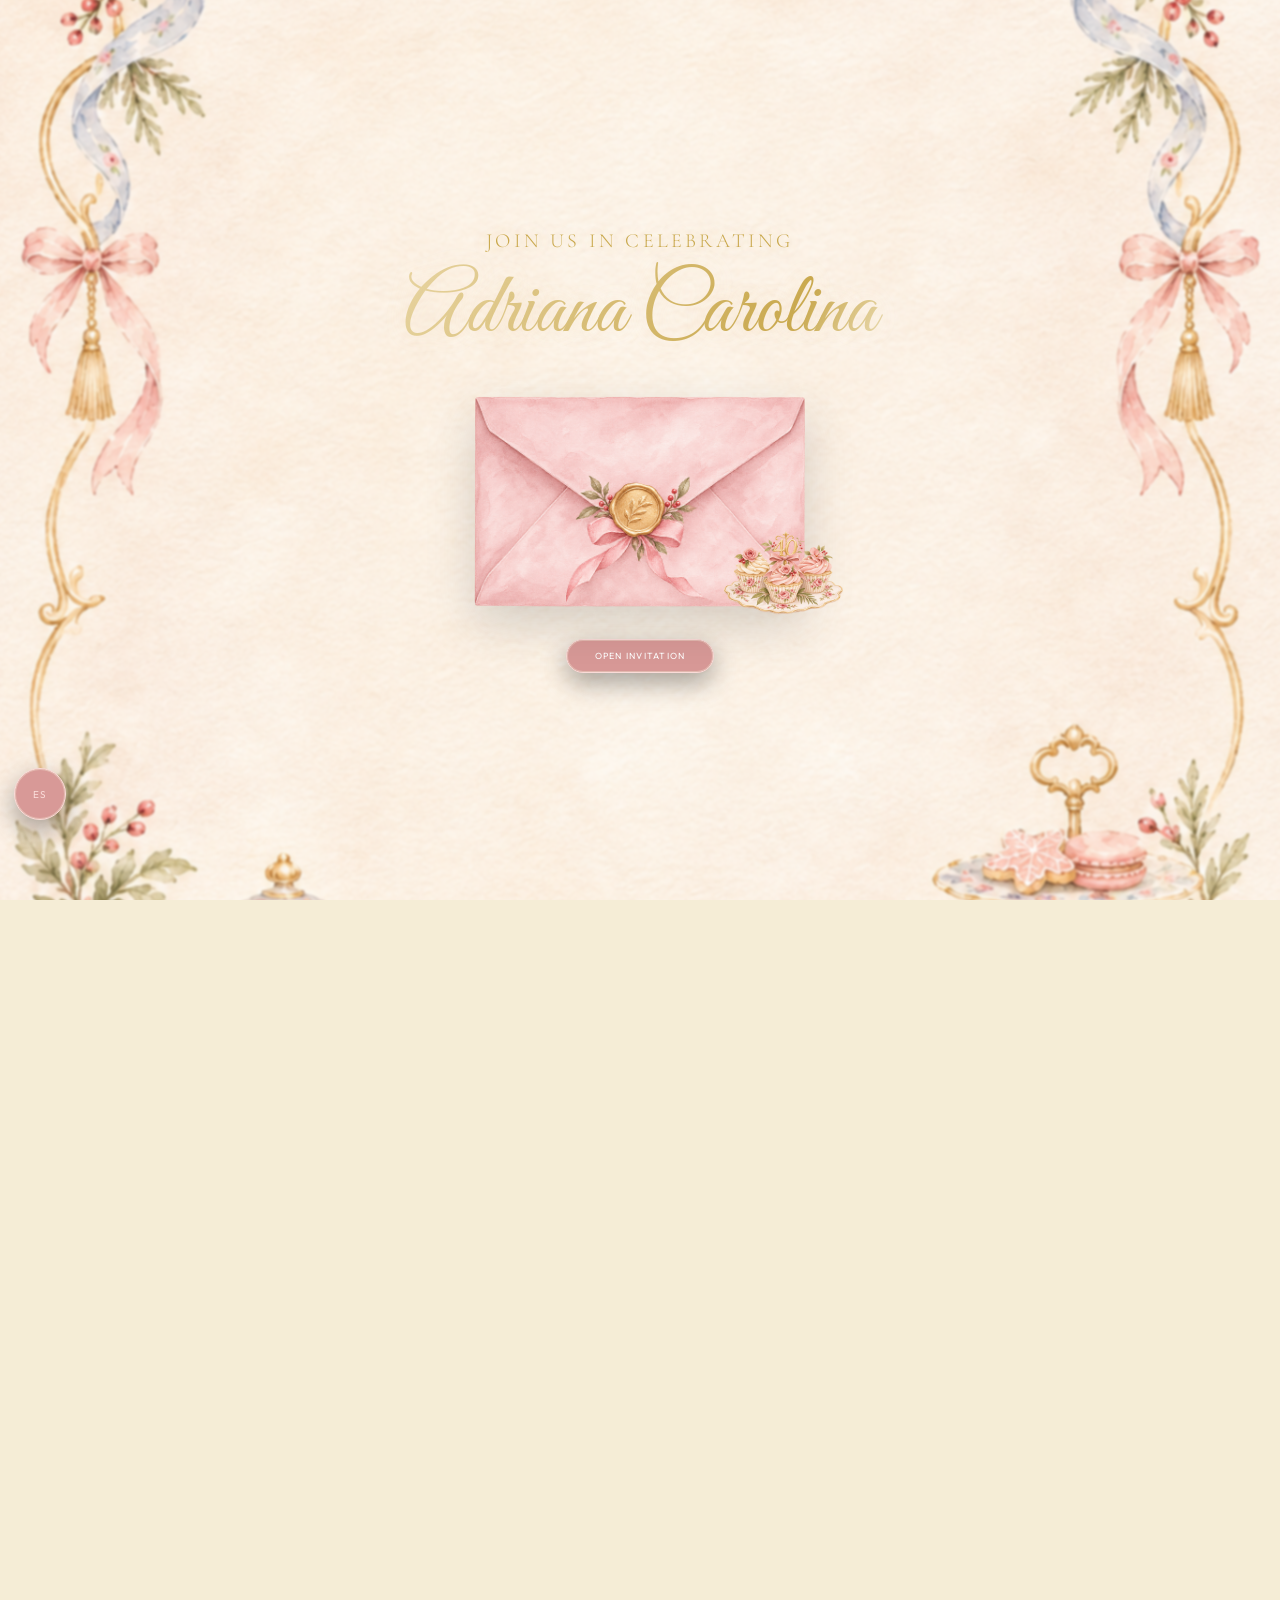
==== commit d24dbd4a: "cambios" ====
--- a/index.html
+++ b/index.html
@@ -275,7 +275,7 @@
                 </h2>
                 <p class="album-text" data-i18n="album_text">Revive cada momento especial, sube tus fotos y comparte los recuerdos de este gran día.</p>
                 <div class="album-qr">
-                     <img src="https://api.qrserver.com/v1/create-qr-code/?size=500x500&amp;margin=10&amp;data=https%3A%2F%2Fdrive.google.com%2Fdrive%2Ffolders%2F1LJJh1-UusbYD2blr6sKQbbAgheW8gIaP%3Fusp%3Ddrive_link" alt="QR Álbum Digital" class="album-qr-img">
+                     <img src="https://api.qrserver.com/v1/create-qr-code/?size=500x500&amp;margin=10&amp;color=d0768b&amp;bgcolor=ffffff&amp;data=https%3A%2F%2Fdrive.google.com%2Fdrive%2Ffolders%2F1LJJh1-UusbYD2blr6sKQbbAgheW8gIaP%3Fusp%3Ddrive_link" alt="QR Álbum Digital" class="album-qr-img">
                     <p class="album-qr-label" data-i18n="album_qr_label">Escanea para abrir</p>
                      <a href="https://drive.google.com/drive/folders/1LJJh1-UusbYD2blr6sKQbbAgheW8gIaP?usp=drive_link" target="_blank" class="btn-album" data-i18n="btn_album">Subir fotos</a>
                 </div>
--- a/styles.css
+++ b/styles.css
@@ -1066,7 +1066,7 @@
 .section-inner.gifts-inner,
 .section-inner.playlist-inner {
     border: 1px solid var(--line);
-    background: var(--card);
+    background: #fadbd882;
     backdrop-filter: blur(6px);
     border-radius: 0;
     padding: 18px;
@@ -1403,6 +1403,7 @@
     justify-content: center;
     font-size: 2.05rem;
     line-height: 1;
+    margin-top: 90px;
 }
 
 .itinerary-icon i {
@@ -1740,6 +1741,7 @@
     display: grid;
     gap: 14px;
     justify-items: center;
+    margin-top: -90px;
 }
 
 .dresscode-gifts-divider {
@@ -3609,6 +3611,26 @@
     -webkit-text-fill-color: transparent !important;
 }
 
+.lang-fab-btn::before,
+.music-fab-btn::before {
+    display: none !important;
+}
+
+.lang-fab-btn:hover,
+.music-fab-btn:hover,
+.lang-fab-btn:focus-visible,
+.music-fab-btn:focus-visible {
+    background: #d89997 !important;
+    background-color: #d89997 !important;
+    border-color: #fadbd8 !important;
+    color: #fff !important;
+    box-shadow: 0 8px 18px rgba(216, 153, 151, 0.32) !important;
+}
+
+#dresscode .dresscode-inner {
+    box-shadow: 0 0 0 7px rgba(250, 219, 216, 0.24), 0 24px 62px rgba(250, 219, 216, 0.34), inset 0 0 0 1px rgba(255, 255, 255, 0.42) !important;
+}
+
 #events .event-card:nth-child(2),
 #bendiciones .bendiciones-tarjeta {
     box-shadow: 0 0 0 8px rgba(250, 219, 216, 0.28), 0 24px 60px rgba(250, 219, 216, 0.34), inset 0 1px 0 rgba(255, 255, 255, 0.42) !important;
@@ -4460,9 +4482,10 @@
     min-width: 148px;
     min-height: 34px;
     padding: 8px 14px;
-    border: 1px solid #6b7228 !important;
+    border: 1px solid #fadbd8 !important;
     border-radius: 999px;
-    background: #6b7228 !important;
+    background: #d89997 !important;
+    background-color: #d89997 !important;
     color: #fff !important;
     font-family: var(--text) !important;
     font-size: 10px !important;
@@ -4534,8 +4557,8 @@
 .dresscode-fv-img {
     display: block;
     position: absolute;
-    width: 160px;
-    left: -58px;
+    width: 190px;
+    left: 80px;
     top: -50px;
     height: auto;
     z-index: 3;
@@ -4586,8 +4609,7 @@
 }
 
 #album .events-fondo {
-    background: url("images/FP.png") center / cover no-repeat !important;
-    filter: blur(1px);
+    background: url("images/FT.png") center / cover no-repeat !important;
     transform: scale(1.01);
 }
 
@@ -4635,16 +4657,17 @@
 
 .gift-image-icon img {
     display: block;
-    width: 75px;
-    height: 75px;
+    width: 250px;
+    height: 250px;
     object-fit: contain;
 }
 
 #album .btn-album,
 #album .btn-playlist {
-    border: 1px solid #6b7228 !important;
+    border: 1px solid #fadbd8 !important;
     border-radius: 999px;
-    background: #6b7228 !important;
+    background: #d89997 !important;
+    background-color: #d89997 !important;
     color: #fff !important;
     font-family: var(--text) !important;
     font-size: 10px !important;
@@ -4652,7 +4675,13 @@
 
 #wishes-section,
 #rsvp-section {
-    background-image: url("images/FT3.png") !important;
+    background-image: url("images/FC.png") !important;
+    background-size: cover !important;
+    background-position: center !important;
+}
+
+#wishes-section .wishes-fondo {
+    background-image: url("images/FC.png") !important;
     background-size: cover !important;
     background-position: center !important;
 }
@@ -4673,15 +4702,16 @@
 .wishes-rsvp-fv-img {
     position: absolute;
     z-index: 10;
-    left: 0;
+    left: 50%;
     bottom: -20px;
-    width: 140px;
+    width: 250px;
     height: auto;
+    transform: translateX(-50%);
     pointer-events: none;
 }
 
 #wishes-section .rsvp-panel {
-    border-color: #6b7228 !important;
+    border-color: #d0768b !important;
 }
 
 #wishes-section {
@@ -4728,9 +4758,10 @@
 #wishes-section .btn-wish-submit,
 #rsvp-section .btn-rsvp,
 #wishes-section .btn-rsvp {
-    border: 1px solid #6b7228 !important;
+    border: 1px solid #fadbd8 !important;
     border-radius: 999px;
-    background: #6b7228 !important;
+    background: #d89997 !important;
+    background-color: #d89997 !important;
     color: #fff !important;
     font-family: var(--text) !important;
     font-size: 10px !important;
@@ -4841,6 +4872,15 @@
 
 #album .album-qr-img {
     object-fit: contain !important;
+    background: #fadbd8 !important;
+    border: 1px solid #d0768b !important;
+}
+
+#album .album-inner {
+    background: #fadbd8eb !important;
+    border: 1px solid #d0768b !important;
+    border-image: none !important;
+    box-shadow: 0 0 0 8px rgba(250, 219, 216, 0.28), 0 24px 60px rgba(250, 219, 216, 0.34), inset 0 1px 0 rgba(255, 255, 255, 0.42) !important;
 }
 
 .album-qr-label {
@@ -4854,8 +4894,8 @@
 .wish-field textarea,
 #rsvp-name,
 #guest-count {
-    background: rgba(10, 10, 10, 0.72) !important;
-    border-color: rgba(107, 114, 40, 0.8) !important;
+    background: #d0768b6b !important;
+    border-color: #d0768b !important;
     color: #F5EDD6 !important;
     font-family: var(--sans) !important;
 }
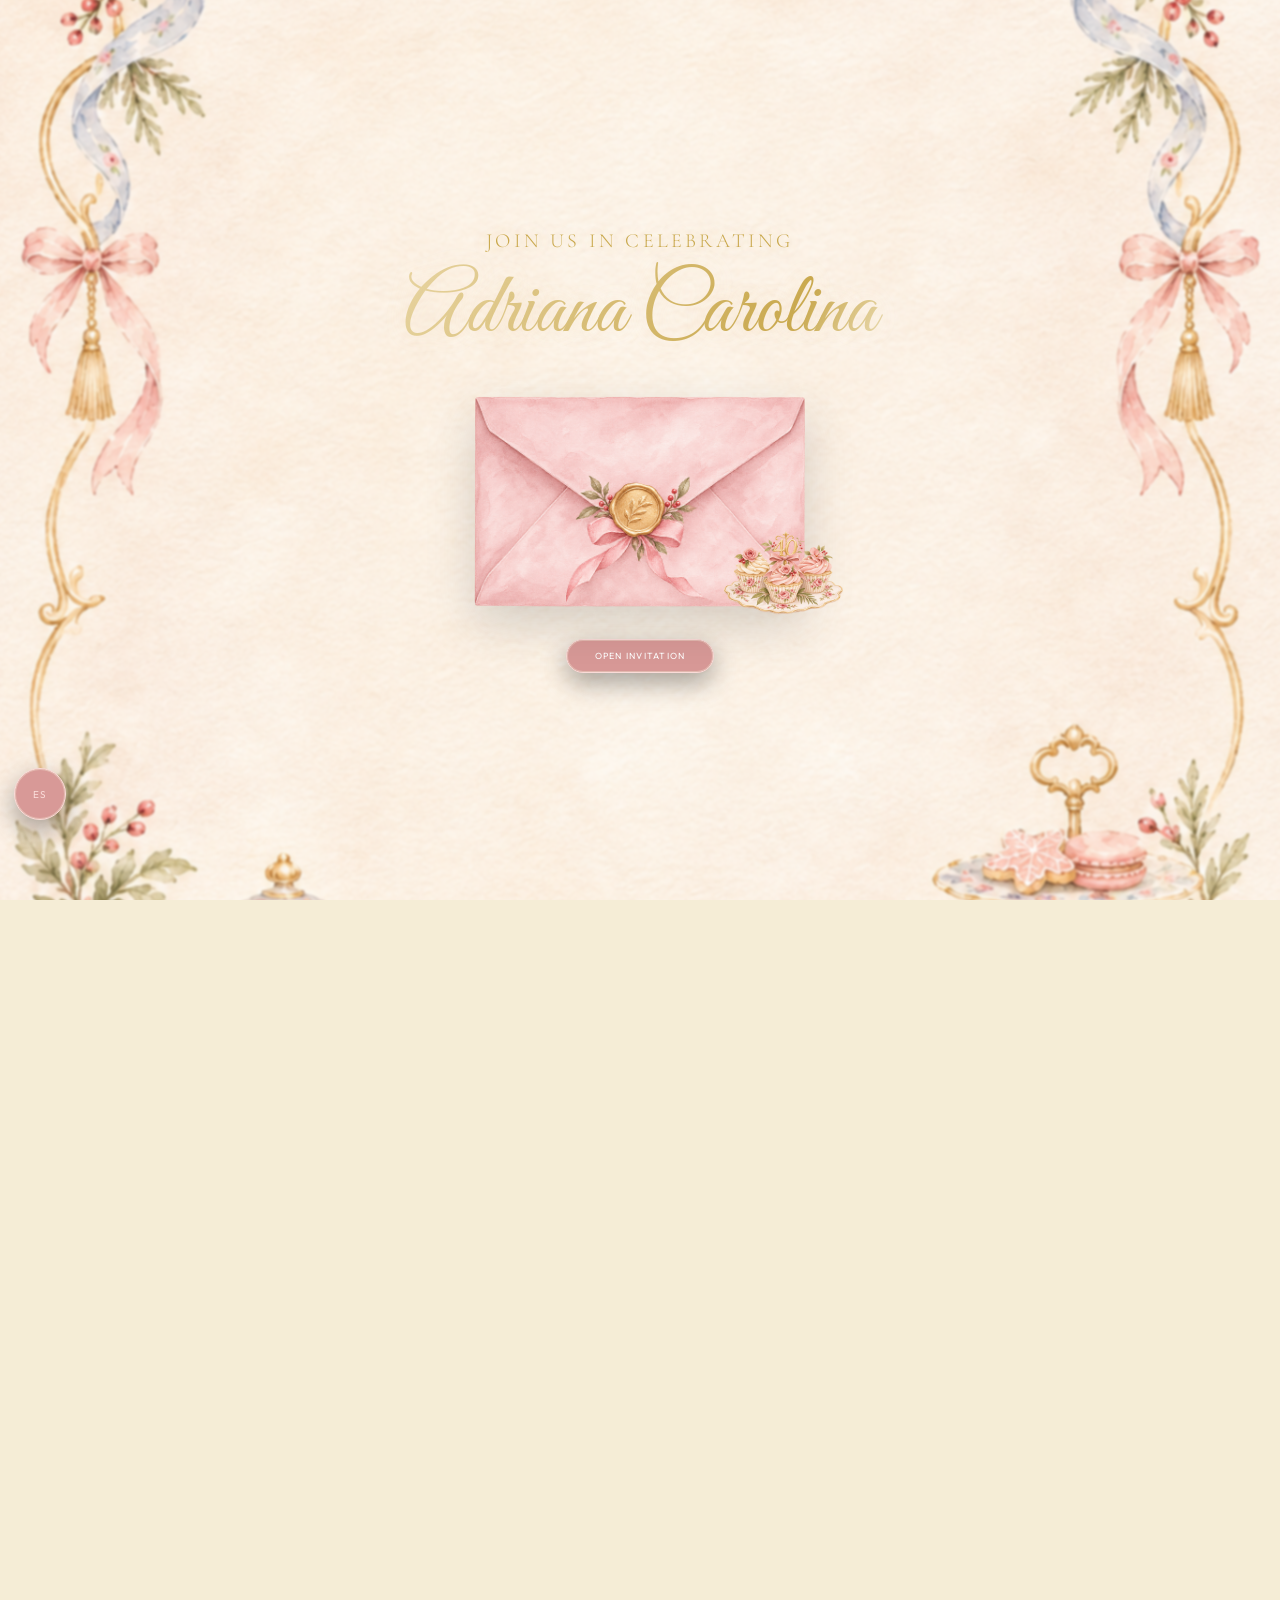
==== commit 66792217: "meta" ====
--- a/index.html
+++ b/index.html
@@ -4,19 +4,19 @@
     <meta charset="UTF-8">
     <meta name="viewport" content="width=device-width, initial-scale=1.0">
     <meta name="author" content="Two Design">
-    <title>Adriana Carolina | 40 años</title>
-  <meta name="description" content="Acompáñanos a celebrar los 40 años de Adriana Carolina el 19 de diciembre de 2026, de 11:00 AM a 2:00 PM, en Prince Tea House, Flushing, New York.">
+    <title>Adriana Carolina | 40th Birthday</title>
+  <meta name="description" content="Join us to celebrate Adriana Carolina's 40th birthday on December 19, 2026, from 11:00 AM to 2:00 PM at Prince Tea House in Flushing, New York.">
 
   <!-- Open Graph (WhatsApp, Facebook) -->
-  <meta property="og:title" content="Adriana Carolina | 40 años">
-  <meta property="og:description" content="Celebremos juntos los 40 años de Adriana Carolina el 19 de diciembre de 2026 en Prince Tea House.">
+  <meta property="og:title" content="Adriana Carolina | 40th Birthday">
+  <meta property="og:description" content="Let's celebrate Adriana Carolina's 40th birthday together on December 19, 2026, at Prince Tea House.">
   <meta property="og:url" content="https://adrianacarolina.thetwodesign.com">
   <meta property="og:type" content="website">
 
   <!-- Twitter/X -->
   <meta name="twitter:card" content="summary">
-  <meta name="twitter:title" content="Adriana Carolina | 40 años">
-  <meta name="twitter:description" content="Celebremos juntos los 40 años de Adriana Carolina el 19 de diciembre de 2026 en Prince Tea House.">
+  <meta name="twitter:title" content="Adriana Carolina | 40th Birthday">
+  <meta name="twitter:description" content="Let's celebrate Adriana Carolina's 40th birthday together on December 19, 2026, at Prince Tea House.">
 
     <link rel="preconnect" href="https://fonts.googleapis.com">
     <link rel="preconnect" href="https://fonts.gstatic.com" crossorigin>
@@ -68,7 +68,7 @@
                 </div>
             </div>
 
-                    <p class="names-text" data-i18n="names_text">Veintisiete años de sueños, aprendizajes y momentos inolvidables. Quiero celebrar este nuevo capítulo rodeado de las personas que hacen mi vida más especial.</p>
+                    <p class="names-text" data-i18n="names_text">Cuarenta años de recuerdos hermosos, incontables bendiciones y un corazón lleno de gratitud. Me encantaría celebrar este momento especial rodeada de las personas que hacen la vida aún más hermosa.</p>
             <div class="names-ti-wrap">
                 <img src="images/TI.png" alt="Decoración de la invitación" class="names-ti-img">
                 <div class="names-ti-info">
@@ -128,7 +128,7 @@
         </section>
 
         <section class="section section-separador" id="separador-fs2" aria-label="Foto" hidden>
-             <img src="images/FS2.webp" alt="Foto de Tony" class="separador-foto-img" loading="lazy">
+                     <img src="images/FS2.webp" alt="Foto de Adriana" class="separador-foto-img" loading="lazy">
         </section>
 
         <!-- Agenda -->
@@ -262,7 +262,7 @@
         </section>
 
         <section class="section section-separador" id="separador-fs4" aria-label="Foto" hidden>
-             <img src="images/FS4.webp" alt="Foto de Tony" class="separador-foto-img" loading="lazy">
+             <img src="images/FS4.webp" alt="Foto de Adriana" class="separador-foto-img" loading="lazy">
         </section>
 
         <section class="section album-section events-section" id="album">
@@ -406,7 +406,7 @@
         </section>
 
         <section class="section section-separador" id="separador-fs3" aria-label="Foto" hidden>
-             <img src="images/FS3.webp" alt="Foto de Tony" class="separador-foto-img" loading="lazy">
+             <img src="images/FS3.webp" alt="Foto de Adriana" class="separador-foto-img" loading="lazy">
         </section>
 
         <section id="frase-final" class="section final-cierre-section">
--- a/styles.css
+++ b/styles.css
@@ -4110,7 +4110,7 @@
     transform: none !important;
 }
 
-/* Olive accents for Tony's celebration palette. */
+/* Final palette overrides for this invitation. */
 .portada-boton,
 .lang-fab-btn,
 .btn-calendar,
@@ -4901,13 +4901,13 @@
 }
 
 .rsvp-radio-option {
-    border-color: rgba(107, 114, 40, 0.8) !important;
-    background: rgba(10, 10, 10, 0.5) !important;
+    border-color: #d0768b !important;
+    background: #fadbd8 !important;
 }
 
 .footer,
 .footer a {
-    color: #6b7228 !important;
+    color: #d0768b !important;
 }
 
 .music-fab-btn,
@@ -4955,3 +4955,58 @@
     color: transparent !important;
     -webkit-text-fill-color: transparent !important;
 }
+
+#invitado,
+#bendiciones,
+#events,
+#dresscode,
+#trayectoria-laboral,
+#album,
+#playlist,
+#wishes-section,
+#rsvp-section,
+#frase-final,
+#footer,
+.agenda-section {
+    background-color: #d8999785 !important;
+    background-image: none !important;
+    background-size: 96px 96px, cover !important;
+}
+
+#frase-final .final-cierre-fondo {
+    background: url("images/FPP.png") center / cover no-repeat !important;
+}
+
+.portada-boton:hover,
+.lang-fab-btn:hover,
+.music-fab-btn:hover,
+.btn-calendar:hover,
+.btn-location:hover,
+.btn-album:hover,
+.btn-playlist:hover,
+.btn-dresscode:hover,
+.btn-media-share:hover,
+.btn-rsvp:hover,
+.btn-wish-toggle:hover,
+.btn-wish-submit:hover,
+.btn-gift:hover {
+    background: #d89997 !important;
+    background-color: #d89997 !important;
+    border-color: #fadbd8 !important;
+    color: #fff !important;
+    box-shadow: 0 10px 22px rgba(216, 153, 151, 0.42), inset 0 1px 0 rgba(255, 255, 255, 0.42) !important;
+}
+
+.portada-boton:hover::before,
+.btn-calendar:hover::before,
+.btn-location:hover::before,
+.btn-album:hover::before,
+.btn-playlist:hover::before,
+.btn-dresscode:hover::before,
+.btn-media-share:hover::before,
+.btn-rsvp:hover::before,
+.btn-wish-toggle:hover::before,
+.btn-wish-submit:hover::before,
+.btn-gift:hover::before {
+    background: rgba(255, 255, 255, 0.18) !important;
+}
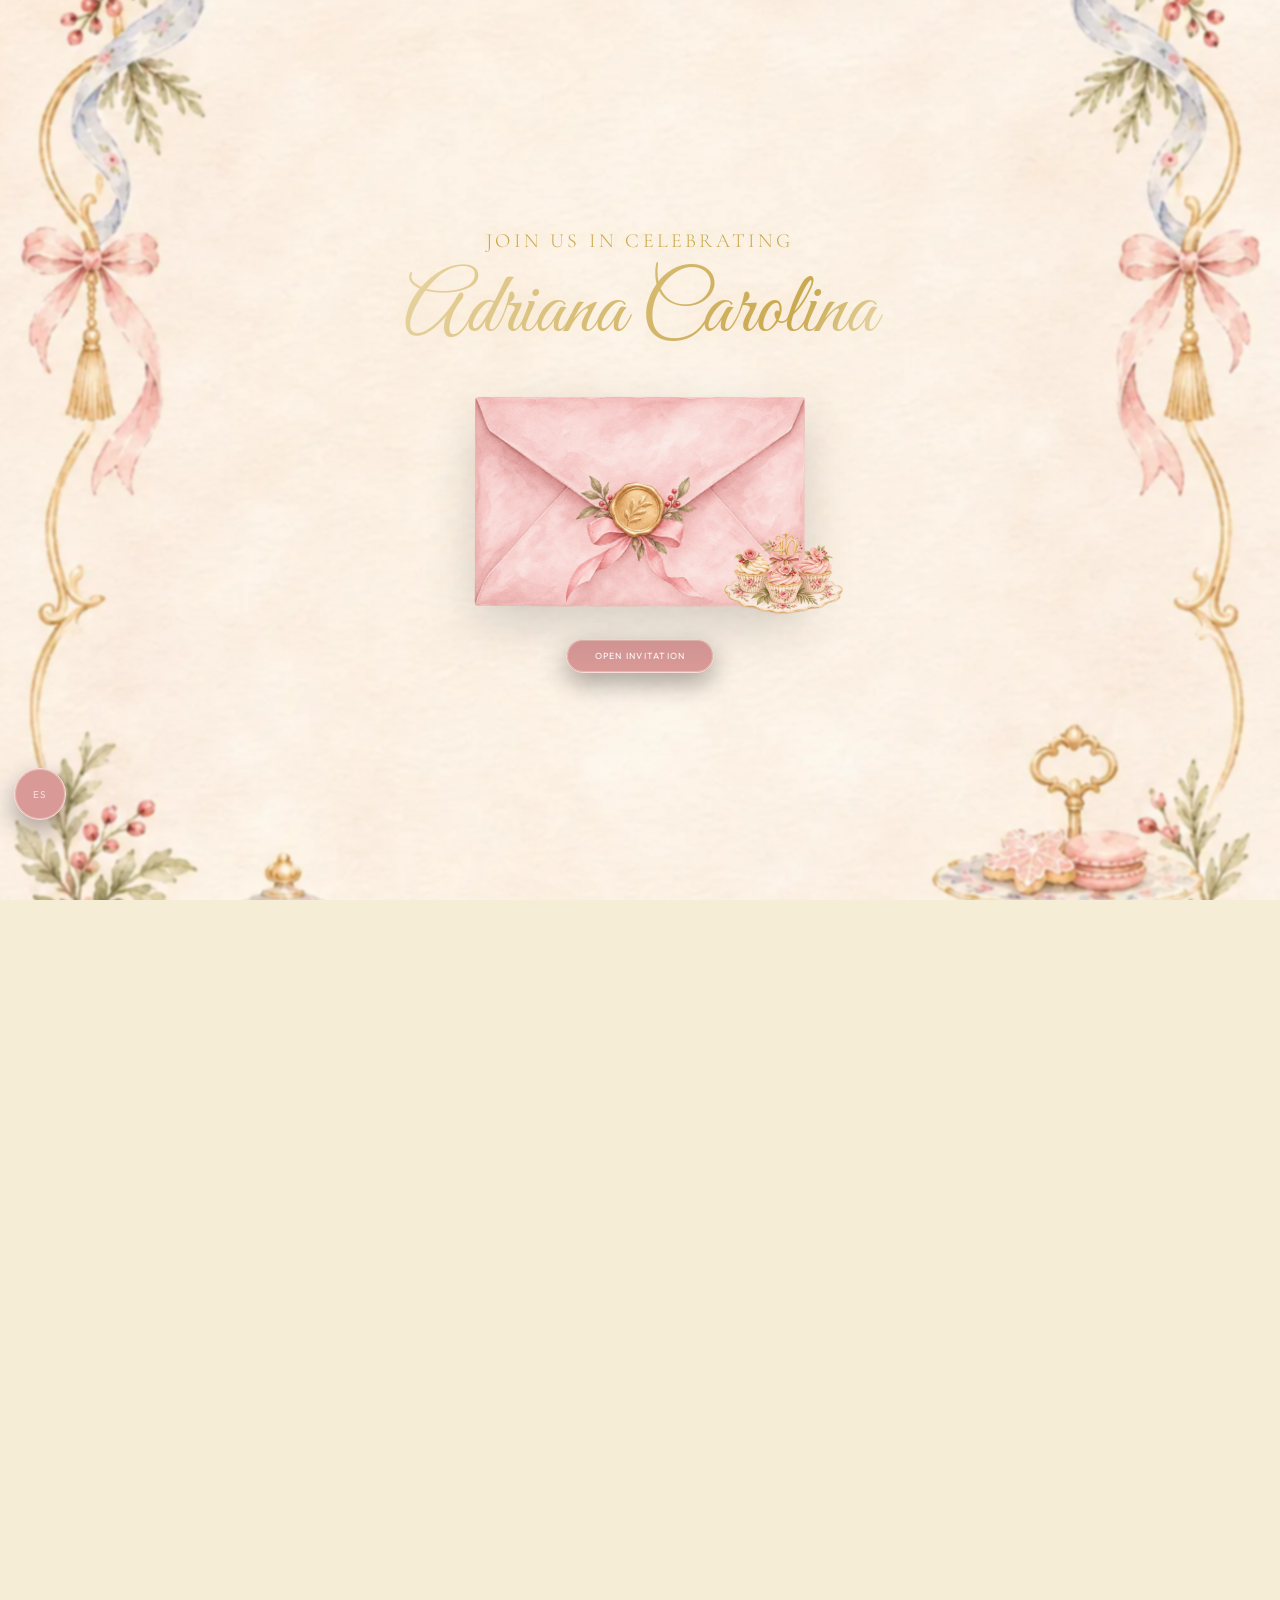
==== commit d79a43c3: "webP" ====
--- a/index.html
+++ b/index.html
@@ -32,8 +32,8 @@
             <p class="portada-subtitulo" data-i18n="portada_kicker">Acompáñanos a celebrar a</p>
             <h1 class="portada-nombre-principal">Adriana Carolina</h1>
             <button type="button" class="portada-sobre-btn" id="portada-envelope-trigger" aria-label="Abrir invitación desde el sobre">
-                <img src="images/ENVELOPE.png" alt="Sobre de invitación" class="portada-sobre-img">
-                <img src="images/FH.png" alt="Decoración sobre la invitación" class="portada-fh-img">
+                <img src="images/ENVELOPE.webp" alt="Sobre de invitación" class="portada-sobre-img">
+                <img src="images/FH.webp" alt="Decoración sobre la invitación" class="portada-fh-img">
             </button>
             <button class="portada-boton" id="btn-abrir" data-i18n="portada_boton">Abrir invitación</button>
         </div>
@@ -70,7 +70,7 @@
 
                     <p class="names-text" data-i18n="names_text">Cuarenta años de recuerdos hermosos, incontables bendiciones y un corazón lleno de gratitud. Me encantaría celebrar este momento especial rodeada de las personas que hacen la vida aún más hermosa.</p>
             <div class="names-ti-wrap">
-                <img src="images/TI.png" alt="Decoración de la invitación" class="names-ti-img">
+                <img src="images/TI.webp" alt="Decoración de la invitación" class="names-ti-img">
                 <div class="names-ti-info">
                     <p class="invitado-mensaje" data-i18n="invitado_mensaje">Qué alegría celebrar contigo</p>
                     <p class="invitado-nombre" id="nombre-invitado">Invitado Especial</p>
@@ -80,7 +80,7 @@
         </section>
 
         <section class="section section-separador" id="separador-f1" aria-label="Foto">
-             <img src="images/F1.png" alt="Foto de Adriana" class="separador-foto-img" loading="lazy">
+             <img src="images/F1.webp" alt="Foto de Adriana" class="separador-foto-img" loading="lazy">
         </section>
 
         <!-- Sección Invitado -->
@@ -119,7 +119,7 @@
         <section class="section bendiciones-section visible is-visible" id="bendiciones" style="--reveal-order: 3;">
             <div class="bendiciones-fondo"></div>
             <div class="bendiciones-tarjeta">
-                <img src="images/FH.png" alt="Decoración de cumpleaños" class="bendiciones-fh-img">
+                <img src="images/FH.webp" alt="Decoración de cumpleaños" class="bendiciones-fh-img">
                 <div class="bendiciones-contenido">
                     <p class="bendiciones-texto" data-i18n="nuevo_texto">¡Adriana Carolina cumple 40! Celebremos cuatro décadas de recuerdos, amor, aprendizajes y bendiciones.</p>
                     <h2 class="bendiciones-nombre" data-i18n="nuevo_titulo">¡Brindemos por Adriana!</h2>
@@ -191,7 +191,7 @@
         </section>
 
         <section class="section section-separador" id="separador-itinerario" aria-label="Separador visual">
-                    <img src="images/F1.png" alt="Separador visual" class="separador-foto-img" loading="lazy">
+                    <img src="images/F1.webp" alt="Separador visual" class="separador-foto-img" loading="lazy">
         </section>
 
         <!-- Recepción -->
@@ -201,7 +201,7 @@
                 <div class="events-script-shield" hidden></div>
                 <div class="event-card" hidden>
                     <div class="event-icon zoom-in-element">
-                        <img src="images/VENUE.png" alt="Lugar de bendición" class="event-photo-icon">
+                        <img src="images/venue.webp" alt="Lugar de bendición" class="event-photo-icon">
                     </div>
                     <h3 class="event-titulo" data-i18n="evento1_titulo">
                         <span class="event-inicial">B</span><span class="event-resto">endición del Negocio</span>
@@ -215,7 +215,7 @@
 
                 <div class="event-card">
                     <div class="event-icon zoom-in-element">
-                        <img src="images/venue.png" alt="Lugar de celebración" class="event-photo-icon">
+                        <img src="images/venue.webp" alt="Lugar de celebración" class="event-photo-icon">
                     </div>
                     <h3 class="event-titulo" data-i18n="evento2_titulo">
                         <span class="event-inicial">R</span><span class="event-resto">ecepción</span>
@@ -233,21 +233,21 @@
         <section class="section dresscode-section" id="dresscode">
             <div class="dresscode-fondo"></div>
             <div class="section-inner dresscode-inner">
-                <img src="images/FV.png" alt="Decoración de la invitación" class="dresscode-fv-img">
+                <img src="images/FV.webp" alt="Decoración de la invitación" class="dresscode-fv-img">
                 <div class="dresscode-gifts-block" id="dresscode-block">
                     <h2 class="dresscode-title" data-i18n="dresscode_title">Código de vestimenta</h2>
 
                      <p class="dresscode-text" data-i18n="dresscode_text">Celebremos el encanto de un High Tea: mujeres, vestidos elegantes acompañados de un hermoso adorno en el cabello; hombres, atuendos formales y refinados.</p>
                      <a class="dresscode-collage" href="https://www.pinterest.com/search/pins/?q=high%20tea%20party%20outfits%20fascinator%20formal&amp;rs=typed" target="_blank" rel="noopener noreferrer" aria-label="Ver ideas de vestuario en Pinterest">
-                         <img src="images/DRESSCODE.png?v=20260928-1" alt="Idea de vestuario 1">
-                         <img src="images/DC2.png" alt="Idea de vestuario 2">
-                         <img src="images/DC3.png" alt="Idea de vestuario 3">
+                         <img src="images/DRESSCODE.webp?v=20260928-1" alt="Idea de vestuario 1">
+                         <img src="images/DC2.webp" alt="Idea de vestuario 2">
+                         <img src="images/DC3.webp" alt="Idea de vestuario 3">
                      </a>
                      <a href="https://www.pinterest.com/search/pins/?q=high%20tea%20party%20outfits%20fascinator%20formal%20men" target="_blank" rel="noopener noreferrer" class="btn-dresscode" data-i18n="btn_dresscode">Ideas de Vestuario</a>
                 </div>
 
                 <div class="dresscode-gifts-block" id="gifts">
-                    <div class="itinerary-icon gift-image-icon" aria-hidden="true"><img src="images/GIFT.png" alt="Regalo"></div>
+                    <div class="itinerary-icon gift-image-icon" aria-hidden="true"><img src="images/GIFT.webp" alt="Regalo"></div>
                     <h2 class="gifts-title" data-i18n="gifts_title">
                         <span class="gifts-title-inicial">R</span><span class="gifts-title-resto">egalo</span>
                     </h2>
@@ -336,7 +336,7 @@
                         <p class="wishes-empty">Aún no hay deseos. Sé el primero en dejarme uno.</p>
                     </div>
                 </div>
-                <img src="images/FH.png" alt="Decoración de la invitación" class="wishes-rsvp-fv-img">
+                <img src="images/FH.webp" alt="Decoración de la invitación" class="wishes-rsvp-fv-img">
             </div>
         <!-- Confirmación de Asistencia -->
             <div class="section-inner rsvp-inner">
@@ -401,8 +401,8 @@
             </div>
         </section>
 
-         <section class="section section-separador section-separador-rotativo" id="separador-rotativo" aria-label="Separador visual rotativo" data-rotativo-images="images/F1.png,images/FS2.webp,images/FS3.webp,images/FS4.webp" data-rotativo-positions="50% center,50% center,50% center,50% center">
-             <img src="images/F1.png" alt="Separador visual" class="separador-foto-img" loading="lazy">
+         <section class="section section-separador section-separador-rotativo" id="separador-rotativo" aria-label="Separador visual rotativo" data-rotativo-images="images/F1.webp,images/FS2.webp,images/FS3.webp,images/FS4.webp" data-rotativo-positions="50% center,50% center,50% center,50% center">
+             <img src="images/F1.webp" alt="Separador visual" class="separador-foto-img" loading="lazy">
         </section>
 
         <section class="section section-separador" id="separador-fs3" aria-label="Foto" hidden>
@@ -439,7 +439,7 @@
             </div>
 
             <div class="footer-logo">
-                <img id="footer-logo" alt="Logo de la empresa" src="images/logo.png">
+                <img id="footer-logo" alt="Logo de la empresa" src="images/logo.webp">
             </div>
         </footer>
     </main>
--- a/styles.css
+++ b/styles.css
@@ -169,7 +169,7 @@
     position: fixed;
     inset: 0;
     z-index: 100;
-    background: url("images/FT1.png") center / cover no-repeat;
+    background: url("images/FT1.webp") center / cover no-repeat;
     display: flex;
     align-items: center;
     justify-content: center;
@@ -554,7 +554,7 @@
     content: "";
     position: absolute;
     inset: -4px;
-    background: url("images/FNEGRO.png") center/cover no-repeat;
+    background: url("images/FP.webp") center/cover no-repeat;
     transform: scale(1.01);
     z-index: -1;
 }
@@ -764,7 +764,7 @@
 }
 
 .countdown-section .countdown-fondo {
-    background-image: url("images/FC.png");
+    background-image: url("images/FC.webp");
     background-position: 82% center;
 }
 
@@ -864,25 +864,25 @@
 }
 
 #invitado .invitado-fondo {
-    background-image: url("images/FT2.png");
+    background-image: url("images/FT.webp");
 }
 
 #countdown .countdown-fondo {
-    background-image: url("images/FC.png");
+    background-image: url("images/FC.webp");
 }
 
 #agenda {
-    background-image: url("images/FT1.png");
+    background-image: url("images/FT1.webp");
     background-size: cover;
     background-position: center;
 }
 
 .events-fondo {
-    background-image: url("images/FNEGRO.png");
+    background-image: url("images/FP.webp");
 }
 
 .historia-fondo {
-    background-image: url("images/FNEGRO.png");
+    background-image: url("images/FP.webp");
 }
 
 .historia-section,
@@ -932,7 +932,7 @@
     width: min(720px, 100%);
     margin: 0 auto;
     padding: clamp(34px, 5.2vw, 56px) clamp(22px, 4.5vw, 44px);
-    background: url("images/FNEGRO.png") center/cover no-repeat;
+    background: url("images/FP.webp") center/cover no-repeat;
     box-shadow: 0 20px 38px rgba(69, 33, 42, 0.2);
     overflow: hidden;
 }
@@ -953,7 +953,7 @@
     width: min(760px, 100%);
     margin: 0 auto;
     padding: clamp(36px, 5.6vw, 62px) clamp(24px, 5vw, 52px);
-    background: url("images/FNEGRO.png") center/cover no-repeat;
+    background: url("images/FP.webp") center/cover no-repeat;
     box-shadow: 0 20px 38px rgba(69, 33, 42, 0.2);
     overflow: hidden;
 }
@@ -1311,7 +1311,7 @@
 .agenda-section {
     padding: clamp(56px, 9vh, 88px) 18px;
     text-align: center;
-    background-image: url("images/FNEGRO.png");
+    background-image: url("images/FP.webp");
     background-size: cover;
     background-position: center;
     background-repeat: no-repeat;
@@ -1563,7 +1563,7 @@
     display: grid;
     gap: 16px;
     border: 2px solid rgba(200, 173, 98, 0.66);
-    background: url("images/FNEGRO.png") center/cover no-repeat;
+    background: url("images/FP.webp") center/cover no-repeat;
     box-shadow: 0 20px 38px rgba(69, 33, 42, 0.2);
     padding: clamp(34px, 5.4vw, 56px) clamp(22px, 4.6vw, 46px);
     overflow: hidden;
@@ -1730,7 +1730,7 @@
     margin: 0 auto;
     padding: clamp(34px, 5.4vw, 56px) clamp(22px, 4.6vw, 46px);
     border: 2px solid rgba(200, 173, 98, 0.66);
-    background: url("images/FNEGRO.png") center/cover no-repeat;
+    background: url("images/FP.webp") center/cover no-repeat;
     box-shadow: 0 20px 38px rgba(69, 33, 42, 0.2);
     overflow: hidden;
     display: grid;
@@ -1754,7 +1754,7 @@
 .section-inner.dresscode-inner,
 .gifts-inner {
     border: 2px solid rgba(200, 173, 98, 0.66);
-    background: url("images/FNEGRO.png") center/cover no-repeat;
+    background: url("images/FP.webp") center/cover no-repeat;
     box-shadow: 0 20px 38px rgba(69, 33, 42, 0.2);
 }
 
@@ -1897,7 +1897,7 @@
     width: min(760px, 100%);
     margin: 0 auto;
     border: 2px solid rgba(200, 173, 98, 0.66);
-    background: url("images/FNEGRO.png") center/cover no-repeat;
+    background: url("images/FP.webp") center/cover no-repeat;
     box-shadow: 0 20px 38px rgba(69, 33, 42, 0.2);
     padding: clamp(34px, 5.4vw, 56px) clamp(22px, 4.6vw, 46px);
     overflow: hidden;
@@ -2001,7 +2001,7 @@
     z-index: 2;
     width: min(760px, 100%);
     margin: 0 auto;
-    background: url("images/FNEGRO.png") center/cover no-repeat;
+    background: url("images/FP.webp") center/cover no-repeat;
     box-shadow: 0 20px 38px rgba(69, 33, 42, 0.2);
     padding: clamp(34px, 5.4vw, 56px) clamp(22px, 4.6vw, 46px);
     overflow: hidden;
@@ -2305,7 +2305,7 @@
 .rsvp-fondo {
     position: absolute;
     inset: 0;
-    background-image: url("images/FNEGRO.png");
+    background-image: url("images/FP.webp");
     background-size: cover;
     background-position: center;
     background-repeat: no-repeat;
@@ -3118,7 +3118,7 @@
 }
 
 .invitado-tarjeta {
-    background: url("images/FP.png") center/cover no-repeat;
+    background: url("images/FP.webp") center/cover no-repeat;
     border: 6px solid transparent;
     border-image: linear-gradient(120deg, #C9A84C 0%, #E8D5A3 25%, #C9A84C 50%, #E8D5A3 75%, #C9A84C 100%) 1;
     box-shadow: 0 0 20px rgba(139, 175, 200, 0.45), 0 14px 32px rgba(20, 35, 52, 0.36);
@@ -3133,7 +3133,7 @@
 }
 
 .bendiciones-tarjeta {
-    background: url("images/FP.png") center/cover no-repeat;
+    background: url("images/FP.webp") center/cover no-repeat;
     border: 6px solid transparent;
     border-image: linear-gradient(120deg, #C9A84C 0%, #E8D5A3 25%, #C9A84C 50%, #E8D5A3 75%, #C9A84C 100%) 1;
     box-shadow: 0 0 20px rgba(139, 175, 200, 0.45), 0 14px 32px rgba(20, 35, 52, 0.36);
@@ -3148,7 +3148,7 @@
 }
 
 #agenda {
-    background-image: url("images/FP.png");
+    background-image: url("images/FP.webp");
     background-size: cover;
     background-position: center;
     background-repeat: no-repeat;
@@ -3159,7 +3159,7 @@
 }
 
 #agenda .agenda-panel {
-    background: url("images/FNEGRO.png") center/cover no-repeat;
+    background: url("images/FP.webp") center/cover no-repeat;
        border: 6px solid transparent;
     border-image: linear-gradient(120deg, #C9A84C 0%, #E8D5A3 25%, #C9A84C 50%, #E8D5A3 75%, #C9A84C 100%) 1;
     box-shadow: 0 0 20px rgba(139, 175, 200, 0.45), 0 14px 32px rgba(20, 35, 52, 0.36);
@@ -3213,7 +3213,7 @@
 #rsvp-section,
 #frase-final,
 #footer {
-    background-image: url("images/FNEGRO.png") !important;
+    background-image: url("images/FP.webp") !important;
     background-size: cover !important;
     background-position: center !important;
     background-repeat: no-repeat !important;
@@ -3256,14 +3256,14 @@
 
 /* Replicar estilo Agenda en Events y Wishes */
 #events {
-    background-image: url("images/FP.png") !important;
+    background-image: url("images/FP.webp") !important;
     background-size: cover !important;
     background-position: center !important;
     background-repeat: no-repeat !important;
 }
 
 #events .event-card {
-    background: url("images/FNEGRO.png") center/cover no-repeat;
+    background: url("images/FP.webp") center/cover no-repeat;
     border: 6px solid transparent;
     border-image: linear-gradient(120deg, #C9A84C 0%, #E8D5A3 25%, #C9A84C 50%, #E8D5A3 75%, #C9A84C 100%) 1;
     box-shadow: 0 0 20px rgba(139, 175, 200, 0.45), 0 14px 32px rgba(20, 35, 52, 0.36);
@@ -3284,14 +3284,14 @@
 }
 
 #wishes-section {
-    background-image: url("images/FP.png") !important;
+    background-image: url("images/FP.webp") !important;
     background-size: cover !important;
     background-position: center !important;
     background-repeat: no-repeat !important;
 }
 
 #wishes-section .wishes-inner {
-    background: url("images/FNEGRO.png") center/cover no-repeat !important;
+    background: url("images/FP.webp") center/cover no-repeat !important;
     border: 6px solid transparent;
     border-image: linear-gradient(120deg, #C9A84C 0%, #E8D5A3 25%, #C9A84C 50%, #E8D5A3 75%, #C9A84C 100%) 1;
     box-shadow: 0 0 20px rgba(139, 175, 200, 0.45), 0 14px 32px rgba(20, 35, 52, 0.36);
@@ -3316,7 +3316,7 @@
 #rsvp-section .rsvp-panel {
     position: relative;
     overflow: hidden;
-    background: url("images/FP.png") center/cover no-repeat;
+    background: url("images/FP.webp") center/cover no-repeat;
     border: 6px solid transparent;
     border-image: linear-gradient(120deg, #C9A84C 0%, #E8D5A3 25%, #C9A84C 50%, #E8D5A3 75%, #C9A84C 100%) 1;
     box-shadow: 0 0 20px rgba(139, 175, 200, 0.45), 0 14px 32px rgba(20, 35, 52, 0.36);
@@ -3359,7 +3359,7 @@
 
 /* Frase final sin fondo y card a tamaño completo */
 #frase-final {
-    background-image: url("images/FP.png") !important;
+    background-image: url("images/FP.webp") !important;
     background-size: cover !important;
     background-position: center !important;
     background-repeat: no-repeat !important;
@@ -3393,7 +3393,7 @@
     justify-content: center;
     border: 6px solid transparent;
     border-image: linear-gradient(120deg, #C9A84C 0%, #E8D5A3 25%, #C9A84C 50%, #E8D5A3 75%, #C9A84C 100%) 1;
-    background: url("images/FP.png") center/cover no-repeat;
+    background: url("images/FP.webp") center/cover no-repeat;
     box-shadow: 0 0 20px rgba(139, 175, 200, 0.45), 0 14px 32px rgba(20, 35, 52, 0.36);
     padding: 2.1em 1.6em;
 }
@@ -3727,7 +3727,7 @@
 }
 
 #invitado .invitado-fondo {
-    background-image: url("images/FNEGRO.png") !important;
+    background-image: url("images/FP.webp") !important;
     background-size: cover !important;
     background-position: center !important;
     background-repeat: no-repeat !important;
@@ -3737,7 +3737,7 @@
     position: absolute !important;
     inset: 0 !important;
     z-index: 0 !important;
-    background-image: url("images/FP.png") !important;
+    background-image: url("images/FP.webp") !important;
     background-size: cover !important;
     background-position: center !important;
     background-repeat: no-repeat !important;
@@ -3751,7 +3751,7 @@
 }
 
 .agenda-section {
-    background-image: url("images/FNEGRO.png") !important;
+    background-image: url("images/FP.webp") !important;
     background-size: cover !important;
     background-position: center !important;
     background-repeat: no-repeat !important;
@@ -3762,7 +3762,7 @@
 }
 
 #events .events-fondo {
-    background: url("images/FP.png") center / cover no-repeat !important;
+    background: url("images/FP.webp") center / cover no-repeat !important;
     filter: blur(1px);
     transform: scale(1.01);
 }
@@ -3778,14 +3778,14 @@
 }
 
 #dresscode {
-    background-image: url("images/FNEGRO.png") !important;
+    background-image: url("images/FP.webp") !important;
     background-size: cover !important;
     background-position: center !important;
     background-repeat: no-repeat !important;
 }
 
 #dresscode .dresscode-fondo {
-    background-image: url("images/FNEGRO.png") !important;
+    background-image: url("images/FP.webp") !important;
     background-size: cover !important;
     background-position: center !important;
     background-repeat: no-repeat !important;
@@ -3889,7 +3889,7 @@
 
 #album,
 #album .events-fondo {
-    background-image: url("images/FNEGRO.png") !important;
+    background-image: url("images/FP.webp") !important;
     background-size: cover !important;
     background-position: center !important;
     background-repeat: no-repeat !important;
@@ -3897,7 +3897,7 @@
 
 #playlist,
 #playlist .events-fondo {
-    background-image: url("images/FP.png") !important;
+    background-image: url("images/FP.webp") !important;
     background-size: cover !important;
     background-position: center !important;
     background-repeat: no-repeat !important;
@@ -3918,7 +3918,7 @@
 
 #wishes-section,
 #wishes-section .wishes-fondo {
-    background-image: url("images/FNEGRO.png") !important;
+    background-image: url("images/FP.webp") !important;
     background-size: cover !important;
     background-position: center !important;
     background-repeat: no-repeat !important;
@@ -3926,7 +3926,7 @@
 
 #rsvp-section,
 #rsvp-section .rsvp-fondo {
-    background-image: url("images/FP.png") !important;
+    background-image: url("images/FP.webp") !important;
     background-size: cover !important;
     background-position: center !important;
     background-repeat: no-repeat !important;
@@ -3956,7 +3956,7 @@
 
 .names-editorial {
     overflow: hidden;
-    background: url("images/FP.png") center / cover no-repeat !important;
+    background: url("images/FP.webp") center / cover no-repeat !important;
     border-top: 1px solid rgba(201, 168, 76, 0.28);
     border-bottom: 1px solid rgba(201, 168, 76, 0.28);
 }
@@ -3970,7 +3970,7 @@
     content: "" !important;
     position: absolute !important;
     inset: -1px !important;
-    background: url("images/FP.png") center/cover no-repeat !important;
+    background: url("images/FP.webp") center/cover no-repeat !important;
     transform: scale(1.01);
     z-index: 1 !important;
 }
@@ -4144,7 +4144,7 @@
 }
 
 #bendiciones .bendiciones-fondo {
-    background-image: url("images/FT1.png") !important;
+    background-image: url("images/FT1.webp") !important;
 }
 
 #agenda {
@@ -4369,7 +4369,7 @@
 }
 
 #bendiciones .bendiciones-fondo {
-    background-image: url("images/FP.png") !important;
+    background-image: url("images/FP.webp") !important;
 }
 
 #bendiciones .bendiciones-nombre {
@@ -4385,7 +4385,7 @@
 }
 
 #agenda {
-    background-image: url("images/FT3.png") !important;
+    background-image: url("images/FT3.webp") !important;
     background-size: cover !important;
     background-position: center !important;
 }
@@ -4447,7 +4447,7 @@
 }
 
 #bendiciones .bendiciones-fondo {
-    background: url("images/FPP.png") center / cover no-repeat !important;
+    background: url("images/FPP.webp") center / cover no-repeat !important;
     filter: none;
     transform: none;
 }
@@ -4457,7 +4457,7 @@
 }
 
 #events .events-fondo {
-    background-image: url("images/FPR.png") !important;
+    background-image: url("images/FPR.webp") !important;
     background-size: cover !important;
     background-position: center !important;
     background-repeat: no-repeat !important;
@@ -4516,7 +4516,7 @@
 }
 
 #dresscode .dresscode-fondo {
-    background-image: url("images/FPP.png") !important;
+    background-image: url("images/FPP.webp") !important;
     background-size: cover !important;
     background-position: center !important;
 }
@@ -4609,7 +4609,7 @@
 }
 
 #album .events-fondo {
-    background: url("images/FT.png") center / cover no-repeat !important;
+    background: url("images/FT.webp") center / cover no-repeat !important;
     transform: scale(1.01);
 }
 
@@ -4675,13 +4675,13 @@
 
 #wishes-section,
 #rsvp-section {
-    background-image: url("images/FC.png") !important;
+    background-image: url("images/FC.webp") !important;
     background-size: cover !important;
     background-position: center !important;
 }
 
 #wishes-section .wishes-fondo {
-    background-image: url("images/FC.png") !important;
+    background-image: url("images/FC.webp") !important;
     background-size: cover !important;
     background-position: center !important;
 }
@@ -4974,7 +4974,7 @@
 }
 
 #frase-final .final-cierre-fondo {
-    background: url("images/FPP.png") center / cover no-repeat !important;
+    background: url("images/FPP.webp") center / cover no-repeat !important;
 }
 
 .portada-boton:hover,
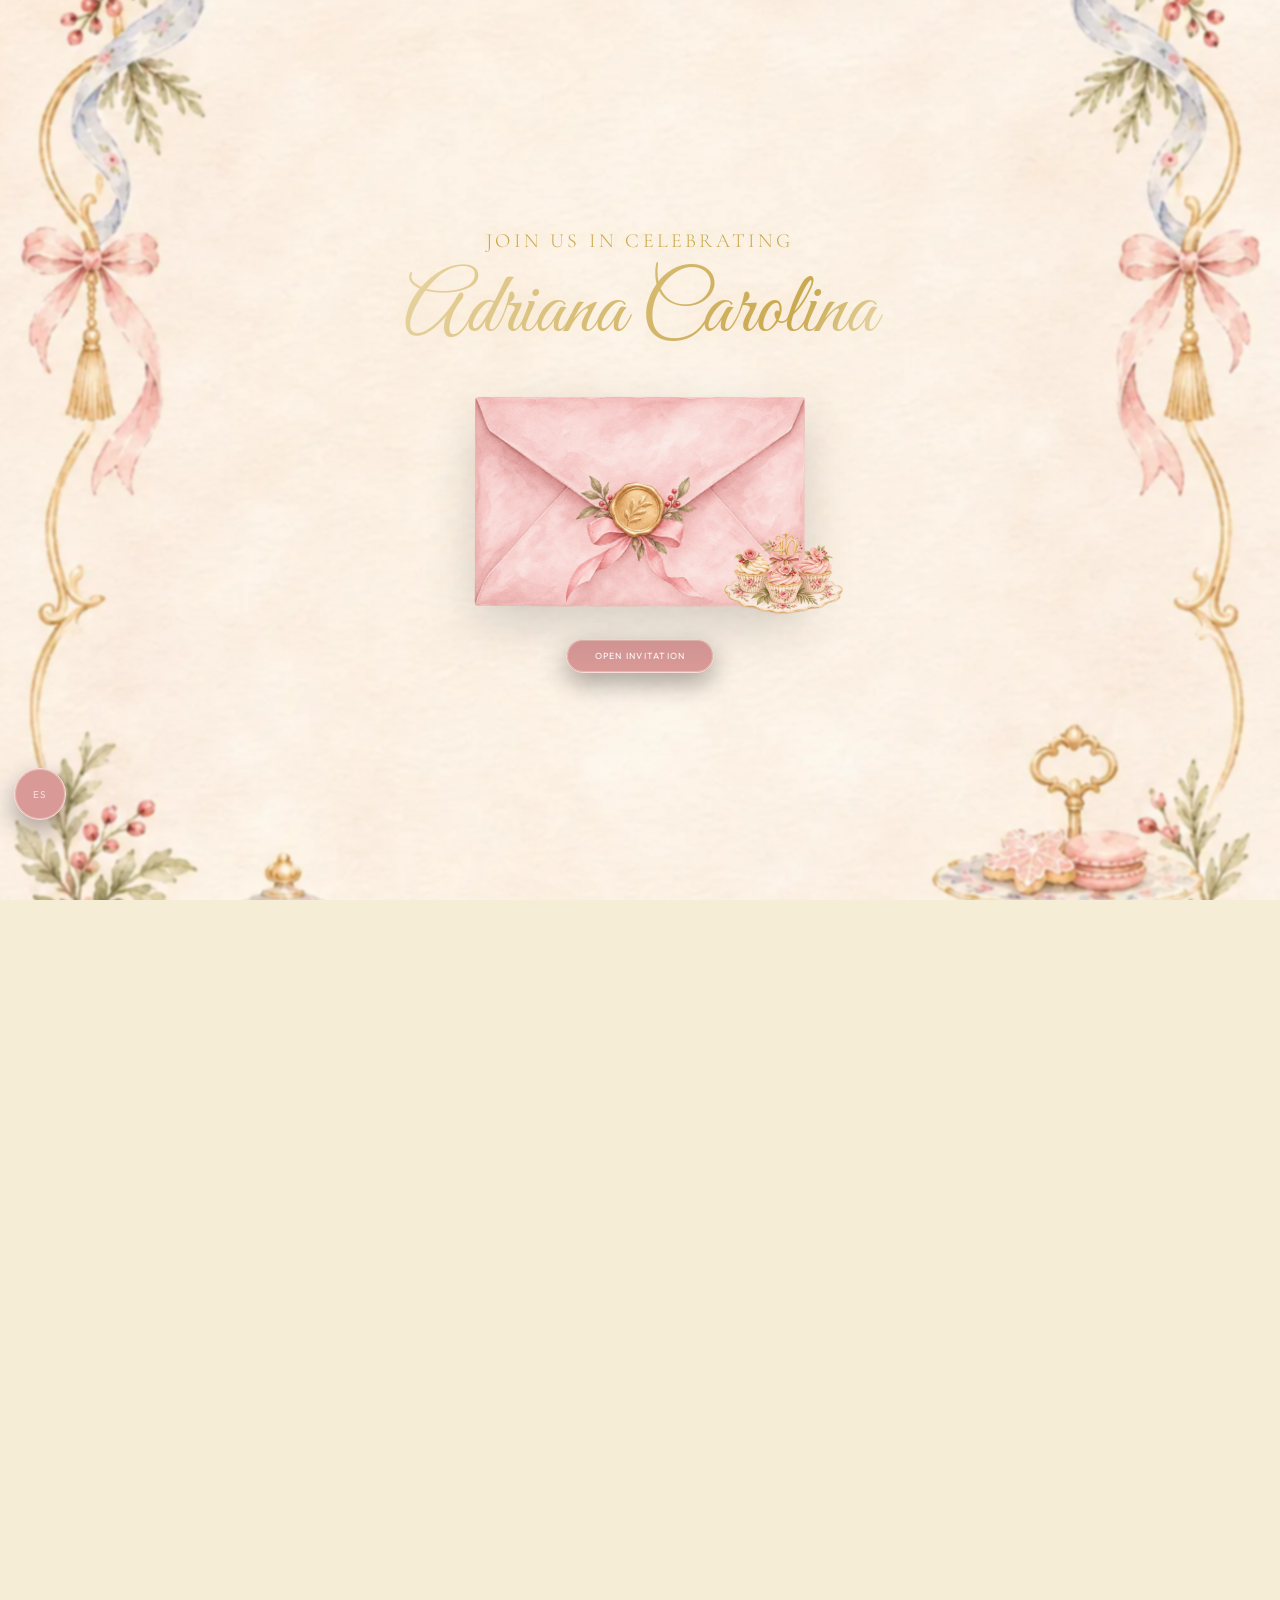
==== commit 839fc10d: "cambios" ====
--- a/index.html
+++ b/index.html
@@ -62,8 +62,8 @@
                 </div>
 
                 <div class="date-vertical">
+                        <span>12</span>
                         <span>19</span>
-                        <span>12</span>
                         <span>26</span>
                 </div>
             </div>
@@ -119,8 +119,8 @@
         <section class="section bendiciones-section visible is-visible" id="bendiciones" style="--reveal-order: 3;">
             <div class="bendiciones-fondo"></div>
             <div class="bendiciones-tarjeta">
-                <img src="images/FH.webp" alt="Decoración de cumpleaños" class="bendiciones-fh-img">
                 <div class="bendiciones-contenido">
+                    <img src="images/FH.webp" alt="Decoración de cumpleaños" class="bendiciones-fh-img">
                     <p class="bendiciones-texto" data-i18n="nuevo_texto">¡Adriana Carolina cumple 40! Celebremos cuatro décadas de recuerdos, amor, aprendizajes y bendiciones.</p>
                     <h2 class="bendiciones-nombre" data-i18n="nuevo_titulo">¡Brindemos por Adriana!</h2>
                 </div>
@@ -237,7 +237,7 @@
                 <div class="dresscode-gifts-block" id="dresscode-block">
                     <h2 class="dresscode-title" data-i18n="dresscode_title">Código de vestimenta</h2>
 
-                     <p class="dresscode-text" data-i18n="dresscode_text">Celebremos el encanto de un High Tea: mujeres, vestidos elegantes acompañados de un hermoso adorno en el cabello; hombres, atuendos formales y refinados.</p>
+                     <p class="dresscode-text" data-i18n="dresscode_text">Celebremos el encanto de un High Tea: mujeres, vestidos elegantes acompañados de un hermoso adorno en el cabello; hombres, atuendos formales y refinados. Los colores rojo y rosado quedan reservados exclusivamente para la cumpleañera.</p>
                      <a class="dresscode-collage" href="https://www.pinterest.com/search/pins/?q=high%20tea%20party%20outfits%20fascinator%20formal&amp;rs=typed" target="_blank" rel="noopener noreferrer" aria-label="Ver ideas de vestuario en Pinterest">
                          <img src="images/DRESSCODE.webp?v=20260928-1" alt="Idea de vestuario 1">
                          <img src="images/DC2.webp" alt="Idea de vestuario 2">
--- a/styles.css
+++ b/styles.css
@@ -90,7 +90,7 @@
     overflow-x: hidden;
     overflow-y: auto;
     overscroll-behavior-y: auto;
-    scroll-behavior: auto;
+    scroll-behavior: smooth;
 }
 
 body {
@@ -772,17 +772,6 @@
     background: linear-gradient(to bottom, rgba(24, 11, 18, 0.62) 0%, rgba(24, 11, 18, 0.34) 36%, rgba(255, 248, 250, 0.22) 100%);
 }
 
-.countdown-section .section-inner {
-    width: min(940px, 100%);
-    min-height: calc(90vh - 82px);
-    min-height: calc(90dvh - 82px);
-    display: flex;
-    flex-direction: column;
-    align-items: center;
-    justify-content: flex-start;
-    padding-top: clamp(42px, 9vh, 88px);
-}
-
 .countdown-section .countdown-titulo {
     margin: 0 0 20px;
     text-align: center;
@@ -950,9 +939,9 @@
 
 .bendiciones-tarjeta {
     position: relative;
-    width: min(760px, 100%);
+    width: min(920px, 100%);
     margin: 0 auto;
-    padding: clamp(36px, 5.6vw, 62px) clamp(24px, 5vw, 52px);
+    padding: clamp(46px, 6.5vw, 76px) clamp(30px, 6vw, 68px);
     background: url("images/FP.webp") center/cover no-repeat;
     box-shadow: 0 20px 38px rgba(69, 33, 42, 0.2);
     overflow: hidden;
@@ -2136,7 +2125,7 @@
 }
 
 .wish-card {
-    background: #6b722852;
+    background: #917c415c;
     border: 1px solid var(--line);
     text-align: left;
     padding: 14px;
@@ -2792,10 +2781,6 @@
         padding: 16px 14px 42px;
     }
 
-    .countdown-section .section-inner {
-        padding-top: clamp(28px, 1vh, 46px);
-    }
-
     .countdown-section .countdown-titulo {
         margin-bottom: 16px;
     }
@@ -2852,7 +2837,19 @@
 
     .bendiciones-tarjeta {
         width: min(760px, 100%);
-        padding: 30px 16px;
+        padding: 100px 16px;
+    }
+
+    .bendiciones-contenido {
+        padding: 0 10px;
+    }
+
+    .bendiciones-contenido .bendiciones-texto {
+        margin-bottom: 28px;
+    }
+
+    .bendiciones-contenido .bendiciones-nombre {
+        margin-top: 28px !important;
     }
 
     .gifts-inner {
@@ -4558,10 +4555,11 @@
     display: block;
     position: absolute;
     width: 190px;
-    left: 80px;
+    left: 50%;
     top: -50px;
     height: auto;
     z-index: 3;
+    transform: translateX(-50%);
 }
 
 #dresscode .dresscode-icon {
@@ -4975,6 +4973,70 @@
 
 #frase-final .final-cierre-fondo {
     background: url("images/FPP.webp") center / cover no-repeat !important;
+}
+
+#bendiciones .bendiciones-contenido {
+    display: flex;
+    flex-direction: column;
+    align-items: center;
+    gap: clamp(24px, 4vw, 38px);
+    width: min(680px, 100%);
+    margin: 0 auto;
+}
+
+#bendiciones .bendiciones-texto {
+    max-width: 650px;
+    margin: 0;
+}
+
+#bendiciones .bendiciones-nombre {
+    margin: 0 !important;
+}
+
+#bendiciones .bendiciones-fh-img {
+    position: static;
+    display: block;
+    width: 150px;
+    height: auto;
+    margin: 0 auto;
+    transform: none;
+}
+
+@media (max-width: 720px) {
+    #bendiciones .bendiciones-contenido {
+        gap: 24px;
+    }
+}
+
+@media (hover: hover) and (pointer: fine) {
+    .dresscode-collage img,
+    #events .event-photo-icon,
+    .gift-image-icon img {
+        transition: transform .35s cubic-bezier(0.22, 1, 0.36, 1), box-shadow .35s ease;
+    }
+
+    .dresscode-collage img:hover,
+    #events .event-photo-icon:hover,
+    .gift-image-icon img:hover {
+        transform: translateY(-4px) scale(1.025);
+        box-shadow: 0 12px 24px rgba(216, 153, 151, 0.3);
+    }
+}
+
+@media (prefers-reduced-motion: reduce) {
+    html,
+    body {
+        scroll-behavior: auto;
+    }
+
+    *,
+    *::before,
+    *::after {
+        animation-duration: 0.01ms !important;
+        animation-iteration-count: 1 !important;
+        scroll-behavior: auto !important;
+        transition-duration: 0.01ms !important;
+    }
 }
 
 .portada-boton:hover,
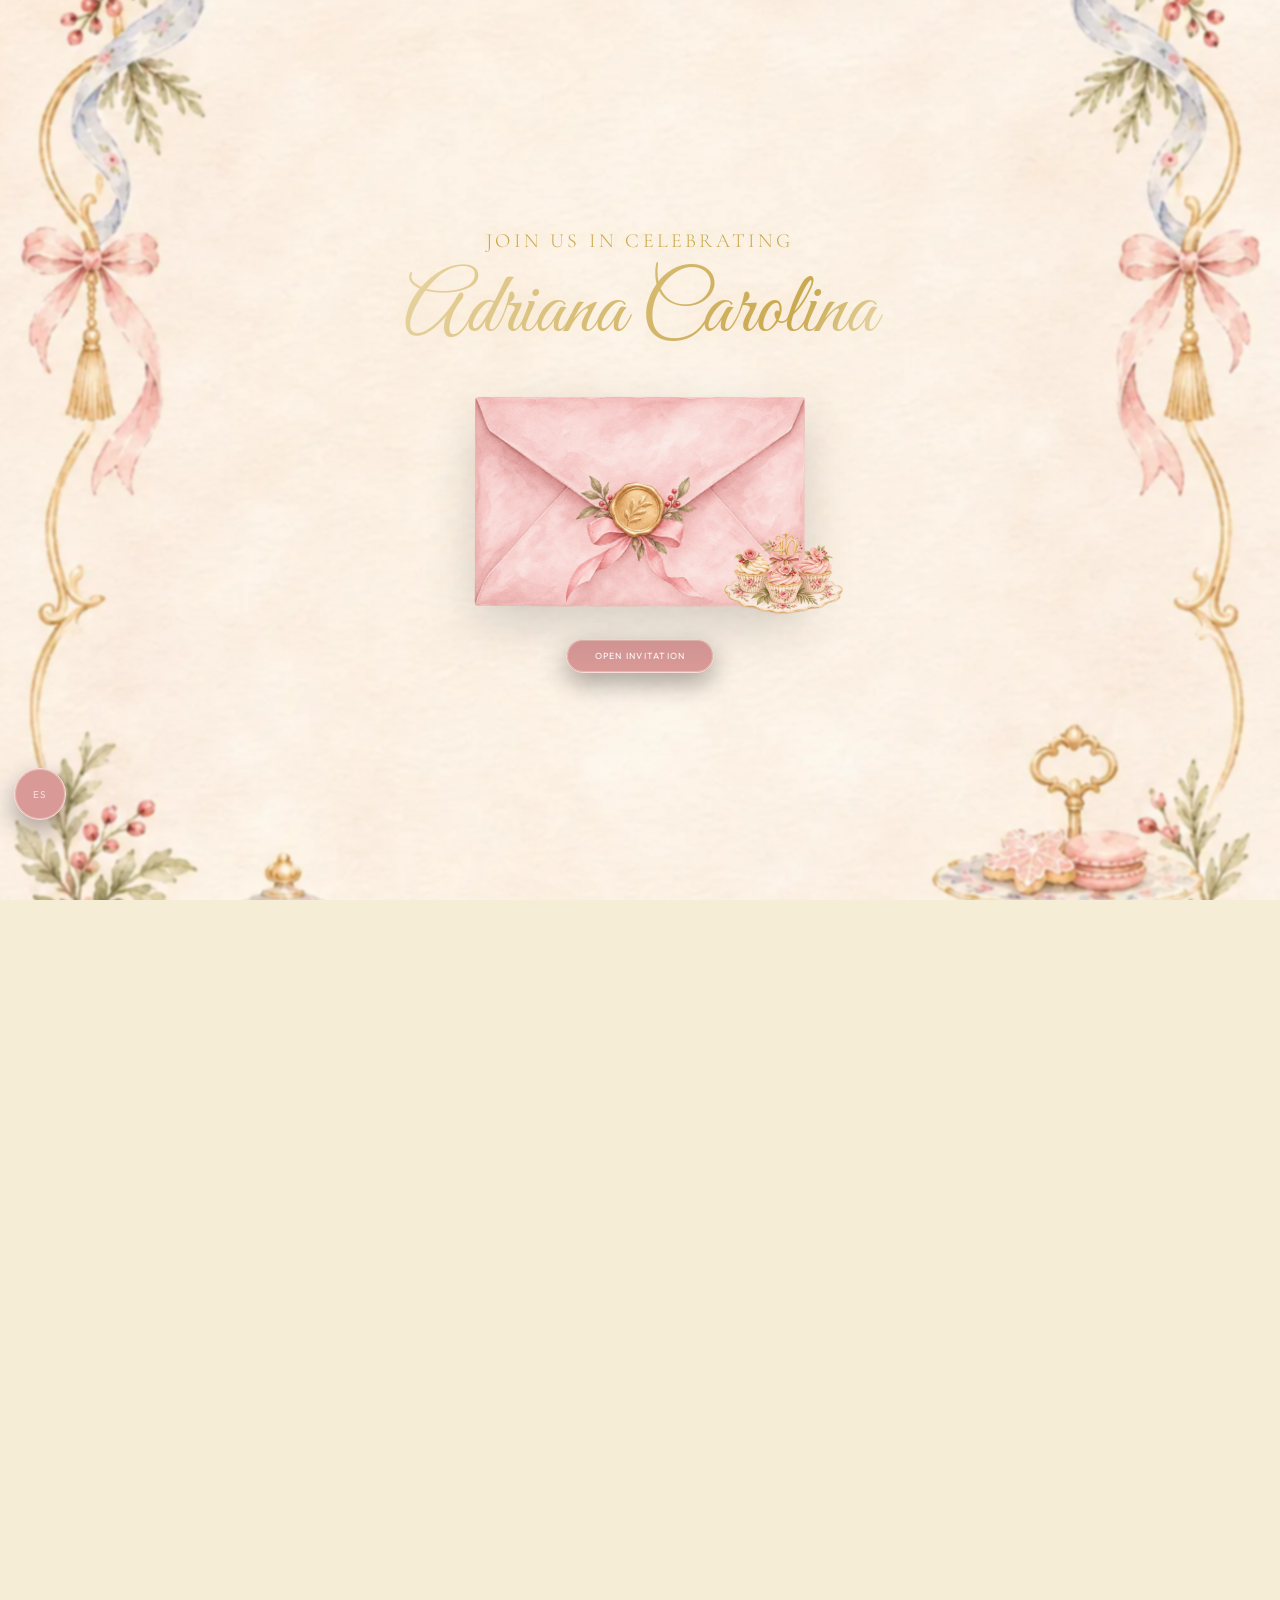
==== commit 135a10ec: "cambios" ====
--- a/index.html
+++ b/index.html
@@ -12,11 +12,17 @@
   <meta property="og:description" content="Let's celebrate Adriana Carolina's 40th birthday together on December 19, 2026, at Prince Tea House.">
   <meta property="og:url" content="https://adrianacarolina.thetwodesign.com">
   <meta property="og:type" content="website">
+  <meta property="og:image" content="https://adrianacarolina.thetwodesign.com/images/F1-share.jpg">
+  <meta property="og:image:alt" content="Foto de Adriana">
+  <meta property="og:image:type" content="image/jpeg">
+  <meta property="og:image:width" content="1086">
+  <meta property="og:image:height" content="1448">
 
   <!-- Twitter/X -->
   <meta name="twitter:card" content="summary">
   <meta name="twitter:title" content="Adriana Carolina | 40th Birthday">
   <meta name="twitter:description" content="Let's celebrate Adriana Carolina's 40th birthday together on December 19, 2026, at Prince Tea House.">
+  <meta name="twitter:image" content="https://adrianacarolina.thetwodesign.com/images/F1-share.jpg">
 
     <link rel="preconnect" href="https://fonts.googleapis.com">
     <link rel="preconnect" href="https://fonts.gstatic.com" crossorigin>
@@ -73,7 +79,7 @@
                 <img src="images/TI.webp" alt="Decoración de la invitación" class="names-ti-img">
                 <div class="names-ti-info">
                     <p class="invitado-mensaje" data-i18n="invitado_mensaje">Qué alegría celebrar contigo</p>
-                    <p class="invitado-nombre" id="nombre-invitado">Invitado Especial</p>
+                    <p class="invitado-nombre" id="nombre-invitado">Invitado</p>
                     <p class="invitado-lugares" data-i18n-template="invitado_lugares">Guardamos un lugar para ti: <span id="numero-lugares">1 adulto</span><span id="texto-lugares"></span></p>
                 </div>
             </div>
@@ -208,7 +214,7 @@
                     </h3>
                     <p class="event-time">1:00 PM</p>
                      <p class="event-lugar" data-i18n="evento1_lugar">Prince Tea House</p>
-                     <p class="event-direccion">6-39 Prince St, Flushing, NY 11354</p>
+                     <p class="event-direccion">36-39 Prince St, Flushing, NY 11354</p>
                      <p class="event-note" data-i18n="event_note">Prince Tea House está en el corazón de Flushing. Te recomendamos llegar con unos minutos de anticipación para disfrutar plenamente de esta experiencia de té.</p>
                      <a href="https://maps.app.goo.gl/6adknmzC7To8mFQY8" target="_blank" class="btn-location" data-i18n="btn_location">Ver ubicación</a>
                 </div>
@@ -222,7 +228,7 @@
                     </h3>
                          <p class="event-time">11:00 AM - 2:00 PM</p>
                          <p class="event-lugar">Prince Tea House</p>
-                         <p class="event-direccion">6-39 Prince St, Flushing, NY 11354</p>
+                         <p class="event-direccion">36-39 Prince St, Flushing, NY 11354</p>
                          <p class="event-note" data-i18n="event_note">Prince Tea House está en el corazón de Flushing. Te recomendamos llegar con unos minutos de anticipación para disfrutar plenamente de esta experiencia de té.</p>
                          <a href="https://maps.app.goo.gl/6adknmzC7To8mFQY8" target="_blank" class="btn-location" data-i18n="btn_location">Ver ubicación</a>
                 </div>
